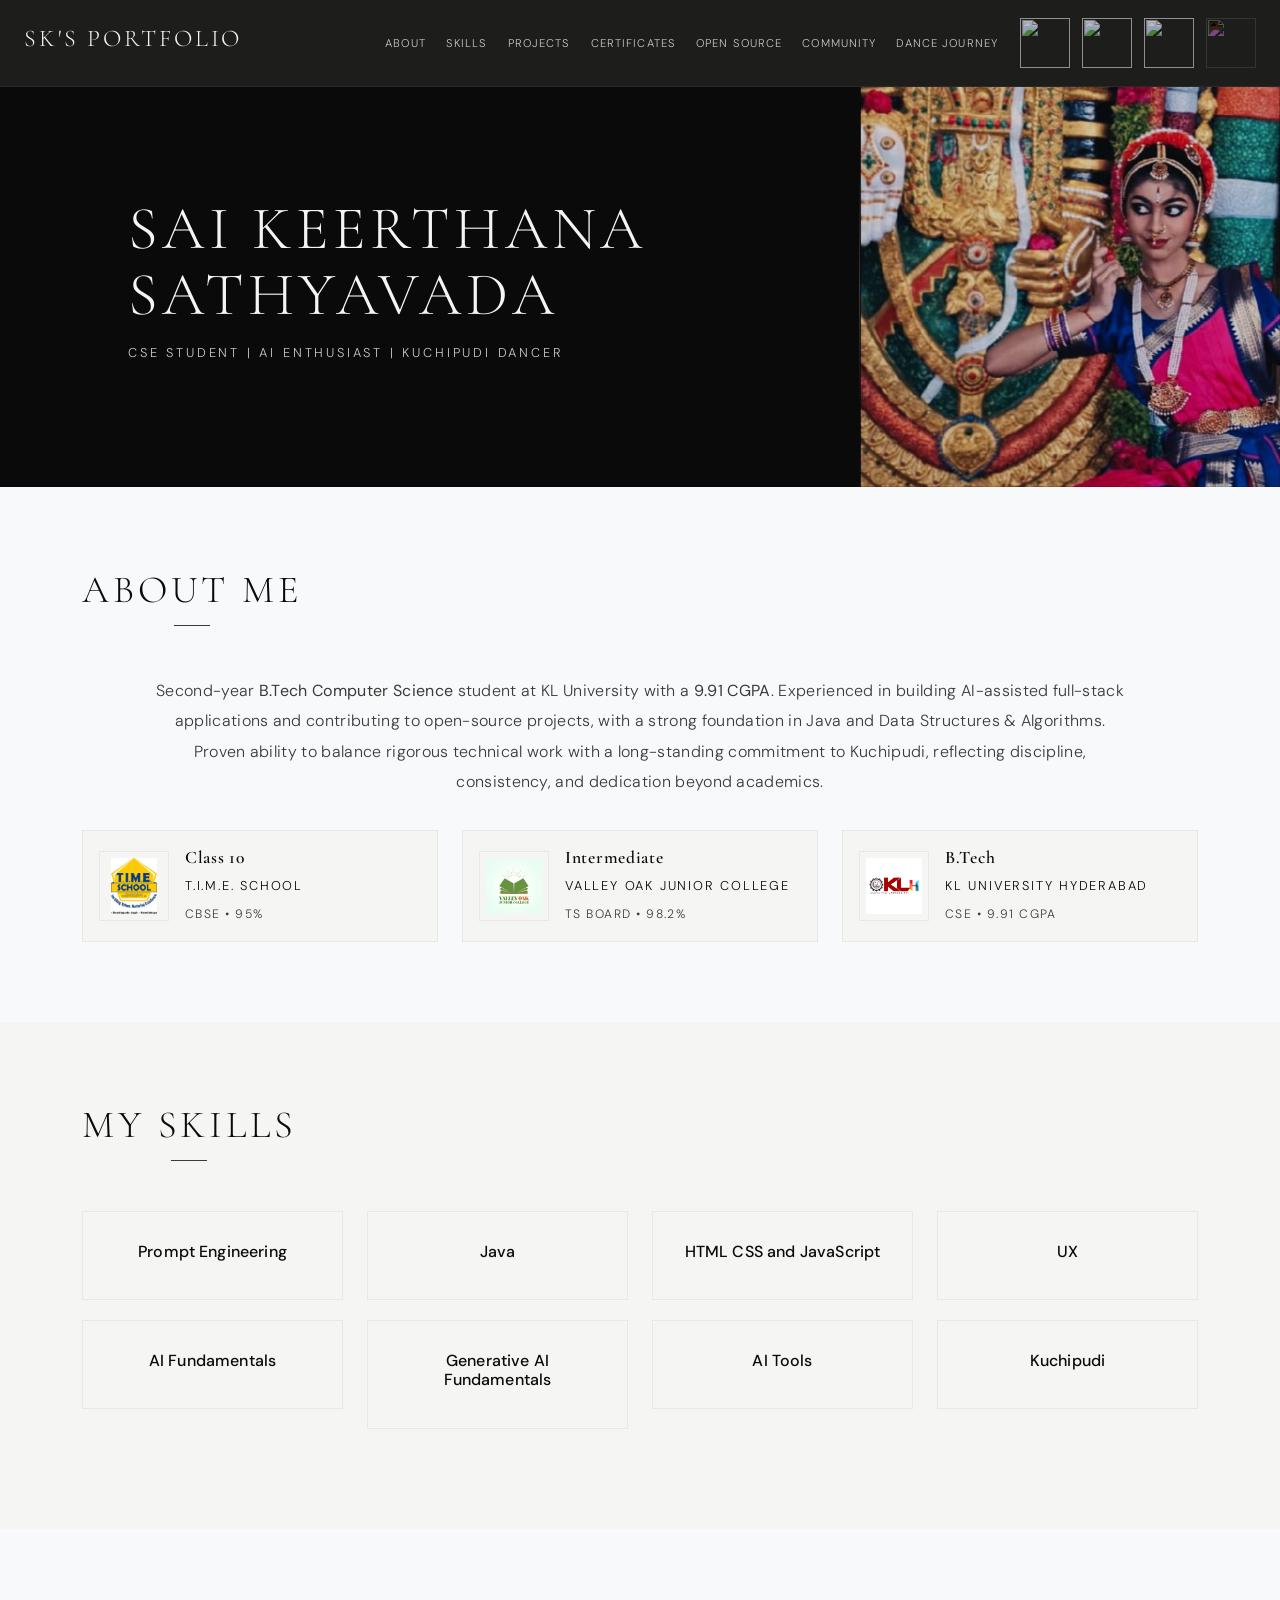
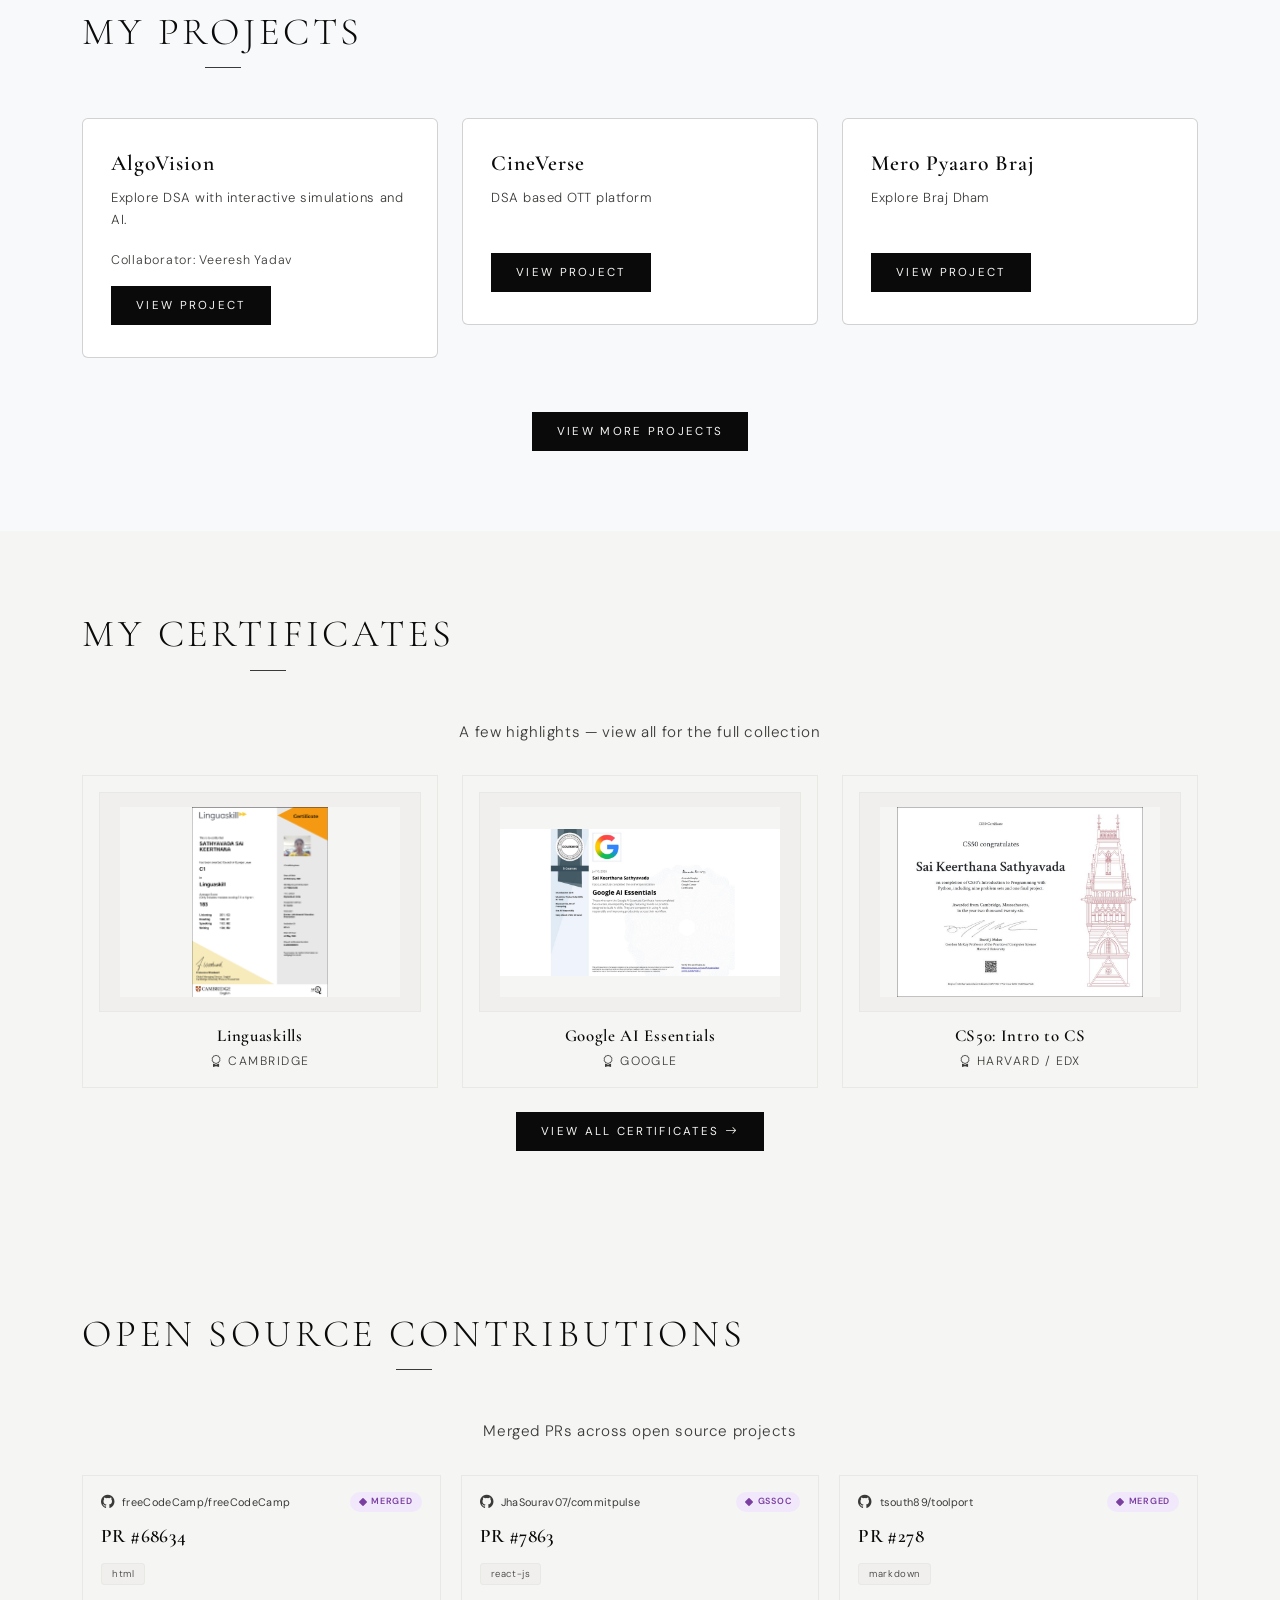
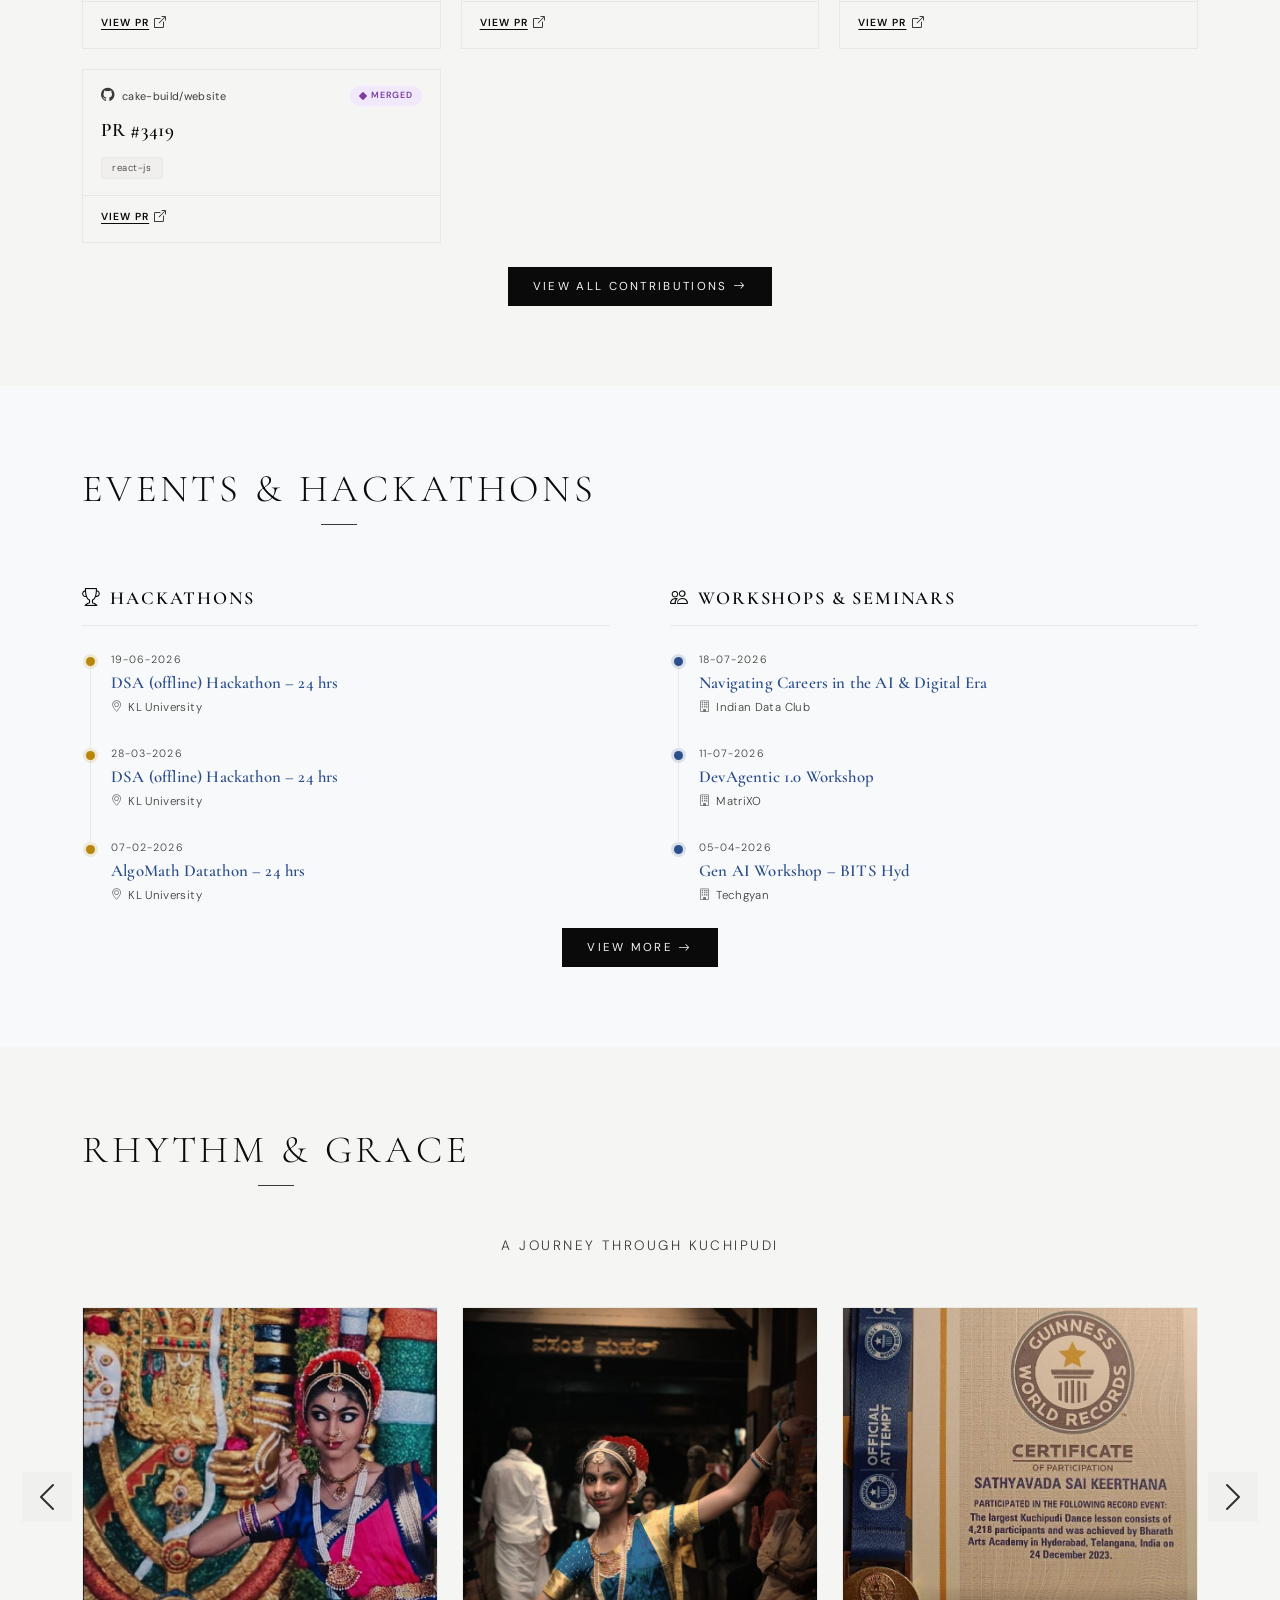
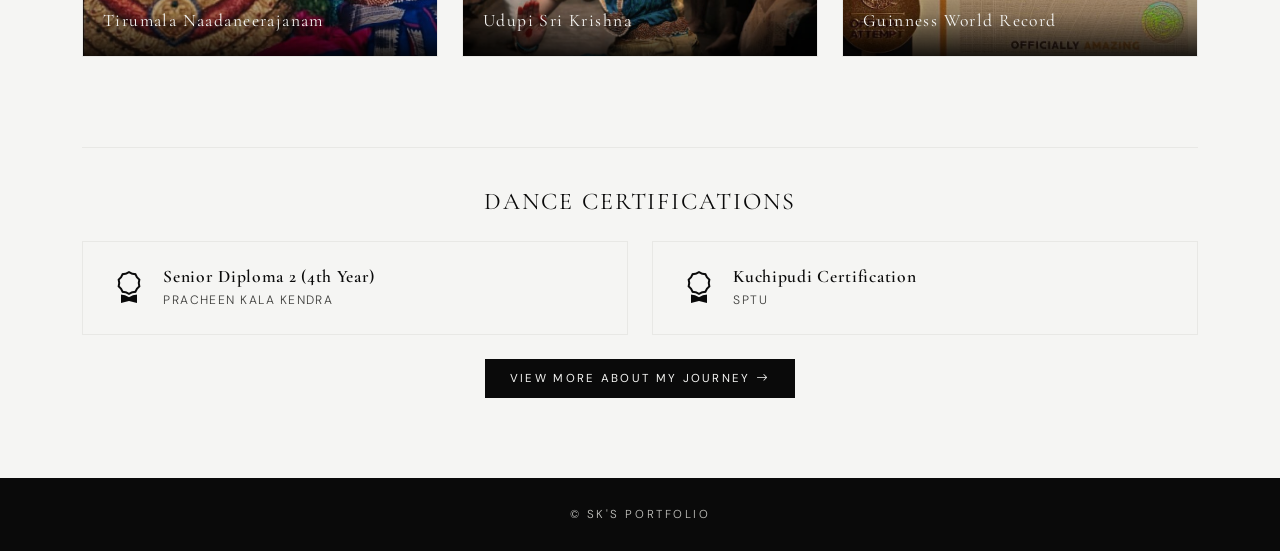
==== index.html @ 273e110f "Version CSS links for GitHub Pages" ====
<!DOCTYPE html>
<html lang="en">

<head>
    <meta charset="UTF-8">
    <meta name="viewport" content="width=device-width, initial-scale=1.0">
    <title>SK Sathyavada | Portfolio</title>
    <meta name="description" content="Sai Keerthana Sathyavada - CSE Student, AI Enthusiast, and Kuchipudi Dancer. Explore my projects, skills, open source contributions, and dance journey.">
    <link href="https://cdn.jsdelivr.net/npm/bootstrap@5.3.0/dist/css/bootstrap.min.css" rel="stylesheet">
    <link rel="stylesheet" href="https://cdn.jsdelivr.net/npm/bootstrap-icons@1.11.0/font/bootstrap-icons.css">
    <link href="https://fonts.googleapis.com/css2?family=Cormorant+Garamond:ital,wght@0,300;0,400;0,600;1,400;1,600&family=DM+Sans:wght@300;400;500&display=swap" rel="stylesheet">
    <link rel="stylesheet" href="style.css?v=20260721">
</head>

<body>

    <!-- Navigation -->
    <nav class="navbar navbar-expand-lg navbar-dark bg-dark">
        <div class="container-fluid px-4">
            <h2 style="color: #f8f9fa; flex-shrink:0;">SK's Portfolio</h2>
            <div class="collapse navbar-collapse flex-nowrap align-items-center" id="navbarNav">
                <ul class="navbar-nav ms-auto">
                    <li class="nav-item"><a class="nav-link" href="#about">About</a></li>
                    <li class="nav-item"><a class="nav-link" href="#skills">Skills</a></li>
                    <li class="nav-item"><a class="nav-link" href="#projects">Projects</a></li>
                    <li class="nav-item"><a class="nav-link" href="#certificates">Certificates</a></li>
                    <li class="nav-item"><a class="nav-link" href="opensource.html">Open Source</a></li>
                    <li class="nav-item"><a class="nav-link" href="#community">Community</a></li>
                    <li class="nav-item"><a class="nav-link" href="#dance">Dance Journey</a></li>
                </ul>
                <div class="social-icons" style="display:flex; align-items:center; flex-shrink:0; flex-wrap:nowrap;">
                    <a href="https://www.linkedin.com/in/sk-sathyavada-b1ab53368" target="_blank" title="LinkedIn">
                        <img src="https://encrypted-tbn0.gstatic.com/images?q=tbn:ANd9GcT4B0lk6cO-FZhgOKOKVr5Fk4RIsDLEhRMFjQ&s" style="width:50px; height:50px;">
                    </a>
                    <a href="https://github.com/SK-Sathyavada-008" target="_blank" title="GitHub">
                        <img src="https://cdn.pixabay.com/photo/2022/01/30/13/33/github-6980894_1280.png" style="width:50px; height:50px">
                    </a>
                    <a href="https://www.codechef.com/users/sk_cse_39" target="_blank" title="CodeChef">
                        <img src="https://encrypted-tbn0.gstatic.com/images?q=tbn:ANd9GcRcc4DmdxxBMlUEENuRuuX1xl5uNdECh6DQDQ&s" style="width:50px; height:50px">
                    </a>
                    <a href="https://leetcode.com/u/xp84AERAID/" target="_blank" title="LeetCode">
                        <img src="https://upload.wikimedia.org/wikipedia/commons/1/19/LeetCode_logo_black.png" style="width:50px; height:50px; filter: invert(1);">
                    </a>
                </div>
            </div>
        </div>
    </nav>

    <!-- Hero Section -->
    <section class="hero-section" id="about">
        <div class="header-container2">
            <div class="header-container">
                <h1 class="display-4">SAI KEERTHANA SATHYAVADA</h1>
                <p class="lead">CSE Student | AI Enthusiast | Kuchipudi Dancer</p>
            </div>
            <img src="tirumala_sk.jpeg" class="hero-image">
        </div>
    </section>

    <!-- About Me Section -->
    <section class="py-5 bg-light" id="about-me">
        <div class="container">
            <h2 class="section-title text-center reveal">About Me</h2>
            <div class="about-intro reveal">
                <p>Second-year <strong>B.Tech Computer Science</strong> student at KL University with a <strong>9.91 CGPA</strong>. Experienced in building AI-assisted full-stack applications and contributing to open-source projects, with a strong foundation in Java and Data Structures &amp; Algorithms. Proven ability to balance rigorous technical work with a long-standing commitment to Kuchipudi, reflecting discipline, consistency, and dedication beyond academics.</p>
            </div>
            <div class="education-grid reveal">
                <div class="education-card">
                    <img src="timeschool.jpg" alt="T.I.M.E. School">
                    <div class="education-card-body">
                        <h4>Class 10</h4>
                        <p>T.I.M.E. School</p>
                        <span>CBSE • 95%</span>
                    </div>
                </div>
                <div class="education-card">
                    <img src="vojc.jpg" alt="Valley Oak Junior College">
                    <div class="education-card-body">
                        <h4>Intermediate</h4>
                        <p>Valley Oak Junior College</p>
                        <span>TS Board • 98.2%</span>
                    </div>
                </div>
                <div class="education-card">
                    <img src="klh.png" alt="KL University Hyderabad">
                    <div class="education-card-body">
                        <h4>B.Tech</h4>
                        <p>KL University Hyderabad</p>
                        <span>CSE • 9.91 CGPA</span>
                    </div>
                </div>
            </div>
        </div>
    </section>

    <!-- Skills Section -->
    <section class="py-5" id="skills">
        <div class="container">
            <h2 class="section-title text-center reveal">My Skills</h2>
            <div class="row stagger-children">
                <div class="col-md-3 reveal"><div class="skill-card"><h4>Prompt Engineering</h4></div></div>
                <div class="col-md-3 reveal"><div class="skill-card"><h4>Java</h4></div></div>
                <div class="col-md-3 reveal"><div class="skill-card"><h4>HTML CSS and JavaScript</h4></div></div>
                <div class="col-md-3 reveal"><div class="skill-card"><h4>UX</h4></div></div>
                <div class="col-md-3 reveal"><div class="skill-card"><h4>AI Fundamentals</h4></div></div>
                <div class="col-md-3 reveal"><div class="skill-card"><h4>Generative AI Fundamentals</h4></div></div>
                <div class="col-md-3 reveal"><div class="skill-card"><h4>AI Tools</h4></div></div>
                <div class="col-md-3 reveal"><div class="skill-card"><h4>Kuchipudi</h4></div></div>
            </div>
        </div>
    </section>

    <!-- Projects Section -->
    <section class="py-5 bg-light" id="projects">
      <div class="container">
        <h2 class="section-title text-center reveal">My Projects</h2>
        <div class="row">
          <!-- AlgoVision -->
          <div class="col-md-4">
            <div class="card project-card">
              <div class="card-body">
                <h5 class="card-title">AlgoVision</h5>
                <p class="card-text">Explore DSA with interactive simulations and AI.</p>
                <p class="mt-2" style="font-size:0.78rem; color:#3a3a38; letter-spacing:0.06em;">Collaborator: Veeresh Yadav</p>
                <a href="https://algovision-krivee.lovable.app/" target="_blank" class="btn btn-primary">View Project</a>
              </div>
            </div>
          </div>
          <!-- CineVerse -->
          <div class="col-md-4">
            <div class="card project-card">
              <div class="card-body">
                <h5 class="card-title">CineVerse</h5>
                <p class="card-text">DSA based OTT platform</p><br>
                <a href="https://github.com/SK-Sathyavada-008/CineVerse-Final" target="_blank" class="btn btn-primary">View Project</a>
              </div>
            </div>
          </div>
          <!-- Mero Pyaaro Braj Mandal -->
          <div class="col-md-4">
            <div class="card project-card">
              <div class="card-body">
                <h5 class="card-title">Mero Pyaaro Braj</h5>
                <p class="card-text">Explore Braj Dham</p><br>
                <a href="https://sk-sathyavada-008.github.io/Mero-Pyaaro-Braj/" target="_blank" class="btn btn-primary">View Project</a>
              </div>
            </div>
          </div>
        </div>
        <div class="text-center mt-4">
          <a href="projects.html" class="btn btn-primary">View More Projects</a>
        </div>
      </div>
    </section>

    <!-- Certificates Section -->
    <section class="py-5" id="certificates">
        <div class="container">
            <h2 class="section-title text-center reveal">My Certificates</h2>
            <p class="text-center reveal" style="color:var(--grey-dark); margin-bottom:2rem; font-size:0.95rem; letter-spacing:0.04em;">A few highlights — view all for the full collection</p>
            <div class="cert-preview-grid reveal">
                <div class="cert-preview-card">
                    <div class="cert-img-wrap">
                        <img src="linguaskills.png" alt="Linguaskills" class="cert-img">
                        <div class="cert-overlay"><button type="button" class="cert-view-btn">VIEW <i class="bi bi-arrows-fullscreen"></i></button></div>
                    </div>
                    <div class="cert-preview-info">
                        <h5>Linguaskills</h5>
                        <p><i class="bi bi-award"></i> Cambridge</p>
                    </div>
                </div>
                <div class="cert-preview-card">
                    <div class="cert-img-wrap">
                        <img src="googleai.jpeg" alt="Google AI Essentials" class="cert-img">
                        <div class="cert-overlay"><button type="button" class="cert-view-btn">VIEW <i class="bi bi-arrows-fullscreen"></i></button></div>
                    </div>
                    <div class="cert-preview-info">
                        <h5>Google AI Essentials</h5>
                        <p><i class="bi bi-award"></i> Google</p>
                    </div>
                </div>
                <div class="cert-preview-card">
                    <div class="cert-img-wrap">
                        <img src="cs50.jpg" alt="CS50" class="cert-img">
                        <div class="cert-overlay"><button type="button" class="cert-view-btn">VIEW <i class="bi bi-arrows-fullscreen"></i></button></div>
                    </div>
                    <div class="cert-preview-info">
                        <h5>CS50: Intro to CS</h5>
                        <p><i class="bi bi-award"></i> Harvard / edX</p>
                    </div>
                </div>
            </div>
            <div class="text-center mt-4 reveal">
                <a href="certificates.html" class="btn btn-primary">View All Certificates <i class="bi bi-arrow-right"></i></a>
            </div>
        </div>
    </section>

    <!-- ======== OPEN SOURCE CONTRIBUTIONS ======== -->
    <section class="py-5" id="opensource">
        <div class="container">
            <h2 class="section-title text-center reveal">Open Source Contributions</h2>
            <p class="text-center reveal" style="color:var(--grey-dark); margin-bottom:2rem; font-size:0.95rem; letter-spacing:0.04em;">Merged PRs across open source projects</p>
            <div class="os-cards-grid">
                <div class="os-card reveal">
                    <div class="os-card-repo-row">
                        <span class="os-github-icon"><i class="bi bi-github"></i></span>
                        <span class="os-repo-name">freeCodeCamp/freeCodeCamp</span>
                        <span class="os-merged-pill"><i class="bi bi-diamond-fill"></i> MERGED</span>
                    </div>
                    <div class="os-pr-number">PR #68634</div>
                    <div class="os-tag-row">
                        <span class="os-tag">html</span>
                    </div>
                    <a href="https://github.com/freeCodeCamp/freeCodeCamp/pull/68634" target="_blank" class="os-view-pr">VIEW PR <i class="bi bi-box-arrow-up-right"></i></a>
                </div>
                <div class="os-card reveal">
                    <div class="os-card-repo-row">
                        <span class="os-github-icon"><i class="bi bi-github"></i></span>
                        <span class="os-repo-name">JhaSourav07/commitpulse</span>
                        <span class="os-merged-pill gssoc-pill"><i class="bi bi-diamond-fill"></i> GSSoC</span>
                    </div>
                    <div class="os-pr-number">PR #7863</div>
                    <div class="os-tag-row">
                        <span class="os-tag">react-js</span>
                    </div>
                    <a href="https://github.com/JhaSourav07/commitpulse/pull/7863" target="_blank" class="os-view-pr">VIEW PR <i class="bi bi-box-arrow-up-right"></i></a>
                </div>
                <div class="os-card reveal">
                    <div class="os-card-repo-row">
                        <span class="os-github-icon"><i class="bi bi-github"></i></span>
                        <span class="os-repo-name">tsouth89/toolport</span>
                        <span class="os-merged-pill"><i class="bi bi-diamond-fill"></i> MERGED</span>
                    </div>
                    <div class="os-pr-number">PR #278</div>
                    <div class="os-tag-row">
                        <span class="os-tag">markdown</span>
                    </div>
                    <a href="https://github.com/tsouth89/toolport/pull/278" target="_blank" class="os-view-pr">VIEW PR <i class="bi bi-box-arrow-up-right"></i></a>
                </div>
                <div class="os-card reveal">
                    <div class="os-card-repo-row">
                        <span class="os-github-icon"><i class="bi bi-github"></i></span>
                        <span class="os-repo-name">cake-build/website</span>
                        <span class="os-merged-pill"><i class="bi bi-diamond-fill"></i> MERGED</span>
                    </div>
                    <div class="os-pr-number">PR #3419</div>
                    <div class="os-tag-row">
                        <span class="os-tag">react-js</span>
                    </div>
                    <a href="https://github.com/cake-build/website/pull/3419" target="_blank" class="os-view-pr">VIEW PR <i class="bi bi-box-arrow-up-right"></i></a>
                </div>
            </div>

            <div class="text-center mt-4 reveal">
                <a href="opensource.html" class="btn btn-primary">View All Contributions <i class="bi bi-arrow-right"></i></a>
            </div>
        </div>
    </section>

    <!-- ======== EVENTS & HACKATHONS ======== -->
    <section class="py-5 bg-light" id="community">
        <div class="container">
            <h2 class="section-title text-center reveal">Events &amp; Hackathons</h2>

            <div class="events-two-col reveal">

                <!-- Left: Hackathons -->
                <div class="events-col">
                    <div class="events-col-header">
                        <i class="bi bi-trophy col-icon"></i>
                        <h4>Hackathons</h4>
                    </div>
                    <div class="timeline-list">
                        <div class="tl-item">
                            <div class="tl-dot hackathon-dot"></div>
                            <div class="tl-content">
                                <div class="tl-date">19-06-2026</div>
                                <div class="tl-title">DSA (offline) Hackathon &ndash; 24 hrs</div>
                                <div class="tl-org"><i class="bi bi-geo-alt"></i> KL University</div>
                            </div>
                        </div>
                        <div class="tl-item">
                            <div class="tl-dot hackathon-dot"></div>
                            <div class="tl-content">
                                <div class="tl-date">28-03-2026</div>
                                <div class="tl-title">DSA (offline) Hackathon &ndash; 24 hrs</div>
                                <div class="tl-org"><i class="bi bi-geo-alt"></i> KL University</div>
                            </div>
                        </div>
                        <div class="tl-item">
                            <div class="tl-dot hackathon-dot"></div>
                            <div class="tl-content">
                                <div class="tl-date">07-02-2026</div>
                                <div class="tl-title">AlgoMath Datathon &ndash; 24 hrs</div>
                                <div class="tl-org"><i class="bi bi-geo-alt"></i> KL University</div>
                            </div>
                        </div>
                    </div>
                </div>

                <!-- Right: Workshops -->
                <div class="events-col">
                    <div class="events-col-header">
                        <i class="bi bi-people col-icon"></i>
                        <h4>Workshops &amp; Seminars</h4>
                    </div>
                    <div class="timeline-list">
                        <div class="tl-item">
                            <div class="tl-dot workshop-dot"></div>
                            <div class="tl-content">
                                <div class="tl-date">18-07-2026</div>
                                <div class="tl-title">Navigating Careers in the AI & Digital Era</div>
                                <div class="tl-org"><i class="bi bi-building"></i> Indian Data Club</div>
                            </div>
                        </div>
                        <div class="tl-item">
                            <div class="tl-dot workshop-dot"></div>
                            <div class="tl-content">
                                <div class="tl-date">11-07-2026</div>
                                <div class="tl-title">DevAgentic 1.0 Workshop</div>
                                <div class="tl-org"><i class="bi bi-building"></i> MatriXO</div>
                            </div>
                        </div>
                        <div class="tl-item">
                            <div class="tl-dot workshop-dot"></div>
                            <div class="tl-content">
                                <div class="tl-date">05-04-2026</div>
                                <div class="tl-title">Gen AI Workshop &ndash; BITS Hyd</div>
                                <div class="tl-org"><i class="bi bi-building"></i> Techgyan</div>
                            </div>
                        </div>
                    </div>
                </div>

            </div>

            <div class="text-center mt-4 reveal">
                <a href="community.html" class="btn btn-primary">View More <i class="bi bi-arrow-right"></i></a>
            </div>
        </div>
    </section>

    <!-- Dance Journey Section -->
    <section class="py-5" id="dance">
        <div class="container">
            <h2 class="section-title text-center reveal">Rhythm &amp; Grace</h2>
            <p class="text-center dance-subtitle reveal">A Journey Through Kuchipudi</p>
            <div id="danceCarousel" class="carousel slide dance-carousel" data-bs-ride="false">
                <div class="carousel-inner">
                    <div class="carousel-item active">
                        <div class="row">
                            <div class="col-md-4"><div class="dance-card"><img src="tirumala_sk.jpeg" alt="Performance at Tirumala"><div class="dance-card-overlay"><h5>Tirumala Naadaneerajanam</h5></div></div></div>
                            <div class="col-md-4"><div class="dance-card"><img src="udupi.jpeg" alt="Performance at Udupi"><div class="dance-card-overlay"><h5>Udupi Sri Krishna</h5></div></div></div>
                            <div class="col-md-4"><div class="dance-card"><img src="guinness.jpg" alt="Guinness World Record"><div class="dance-card-overlay"><h5>Guinness World Record</h5></div></div></div>
                        </div>
                    </div>
                    <div class="carousel-item">
                        <div class="row">
                            <div class="col-md-4"><div class="dance-card"><img src="yadagiri.jpeg" alt="Performance at Yadadri"><div class="dance-card-overlay"><h5>Yadagiri Gutta</h5></div></div></div>
                            <div class="col-md-4"><div class="dance-card"><img src="dancefestival.jpeg" alt="National Dance Festival"><div class="dance-card-overlay"><h5>National Dance Festival</h5></div></div></div>
                            <div class="col-md-4"><div class="dance-card"><img src="srisailam.jpeg" alt="Performance at Srisailam"><div class="dance-card-overlay"><h5>Srisailam Performance</h5></div></div></div>
                        </div>
                    </div>
                    <div class="carousel-item">
                        <div class="row">
                            <div class="col-md-4"><div class="dance-card"><img src="shilparamam.jpeg" alt="Performance at Shilparamam"><div class="dance-card-overlay"><h5>Shilparamam Shilpakala Vedika</h5></div></div></div>
                        </div>
                    </div>
                </div>
                <button class="carousel-control-prev" type="button" data-bs-target="#danceCarousel" data-bs-slide="prev"><span class="carousel-control-prev-icon"></span></button>
                <button class="carousel-control-next" type="button" data-bs-target="#danceCarousel" data-bs-slide="next"><span class="carousel-control-next-icon"></span></button>
            </div>
            <div class="dance-certs-section reveal">
                <h4 class="community-subtitle text-center">Dance Certifications</h4>
                <div class="dance-certs-grid">
                    <div class="dance-cert-card">
                        <span class="dance-cert-icon"><i class="bi bi-award"></i></span>
                        <div class="dance-cert-info">
                            <h5>Senior Diploma 2 (4th Year)</h5>
                            <p>Pracheen Kala Kendra</p>
                        </div>
                    </div>
                    <div class="dance-cert-card">
                        <span class="dance-cert-icon"><i class="bi bi-award"></i></span>
                        <div class="dance-cert-info">
                            <h5>Kuchipudi Certification</h5>
                            <p>SPTU</p>
                        </div>
                    </div>
                </div>
            </div>
            <div class="text-center mt-4 reveal">
                <a href="dance.html" class="btn btn-primary">View More About My Journey <i class="bi bi-arrow-right"></i></a>
            </div>
        </div>
    </section>

    <!-- Footer -->
    <footer>
        <div class="container">
            <p>&copy; SK's Portfolio</p>
        </div>
    </footer>

    <div id="certLightbox" class="cert-lightbox">
        <button id="closeLightbox" class="lightbox-close" aria-label="Close">&times;</button>
        <div class="lightbox-content"><img id="lightboxImg" src="" alt=""></div>
    </div>

    <script src="https://cdn.jsdelivr.net/npm/bootstrap@5.3.0/dist/js/bootstrap.bundle.min.js"></script>

    <button id="backToTop" onclick="window.scrollTo({top:0,behavior:'smooth'})" style="
        position:fixed; bottom:36px; right:36px; width:44px; height:44px;
        background:var(--black); color:var(--white); border:1px solid var(--grey-dark);
        border-radius:0; font-size:1.1rem; cursor:pointer; opacity:0;
        pointer-events:none; transition:opacity 0.3s ease, background 0.3s ease, color 0.3s ease;
        display:flex; align-items:center; justify-content:center; z-index:999;">&#8593;</button>

    <script>
        const btn = document.getElementById('backToTop');
        window.addEventListener('scroll', () => {
            btn.style.opacity = window.scrollY > 300 ? '1' : '0';
            btn.style.pointerEvents = window.scrollY > 300 ? 'auto' : 'none';
        });
        btn.addEventListener('mouseenter', () => { btn.style.background = 'transparent'; btn.style.color = 'var(--black)'; });
        btn.addEventListener('mouseleave', () => { btn.style.background = 'var(--black)'; btn.style.color = 'var(--white)'; });

        const navbar = document.querySelector('.navbar');
        window.addEventListener('scroll', () => { navbar.classList.toggle('scrolled', window.scrollY > 50); });

        const revealEls = document.querySelectorAll('.reveal, .reveal-left, .reveal-right, .reveal-scale');
        const revealObs = new IntersectionObserver((entries) => {
            entries.forEach(e => { if (e.isIntersecting) e.target.classList.add('revealed'); });
        }, { threshold: 0.08, rootMargin: '0px 0px -30px 0px' });
        revealEls.forEach(el => revealObs.observe(el));

        const sections = document.querySelectorAll('section[id]');
        const navLinks = document.querySelectorAll('.nav-link');
        window.addEventListener('scroll', () => {
            let cur = '';
            sections.forEach(s => { if (window.scrollY >= s.offsetTop - 100) cur = s.getAttribute('id'); });
            navLinks.forEach(l => { l.style.color = l.getAttribute('href') === '#' + cur ? 'var(--white)' : ''; });
        });

        const certImgs = document.querySelectorAll('.cert-img');
        const certViewBtns = document.querySelectorAll('.cert-view-btn');
        const lightbox = document.getElementById('certLightbox');
        const lightboxImg = document.getElementById('lightboxImg');
        const closeLightbox = document.getElementById('closeLightbox');
        function openCertLightbox(src, alt) {
            lightboxImg.src = src;
            lightboxImg.alt = alt;
            lightbox.classList.add('active');
            document.body.style.overflow = 'hidden';
        }
        certImgs.forEach(img => {
            img.addEventListener('click', () => openCertLightbox(img.src, img.alt));
        });
        certViewBtns.forEach(btn => {
            btn.addEventListener('click', (e) => {
                e.stopPropagation();
                const img = btn.closest('.cert-img-wrap').querySelector('.cert-img');
                openCertLightbox(img.src, img.alt);
            });
        });
        function closeLB() { lightbox.classList.remove('active'); document.body.style.overflow = ''; setTimeout(() => { lightboxImg.src = ''; }, 300); }
        closeLightbox.addEventListener('click', closeLB);
        lightbox.addEventListener('click', (e) => { if (e.target === lightbox) closeLB(); });
        document.addEventListener('keydown', (e) => { if (e.key === 'Escape') closeLB(); });

        const heroImg = document.querySelector('.hero-image');
        if (heroImg) { window.addEventListener('scroll', () => { heroImg.style.transform = `translateY(${window.scrollY * 0.12}px)`; }); }
    </script>

    <div id="certLightbox" class="cert-lightbox">
        <button id="closeLightbox" class="lightbox-close" aria-label="Close">&times;</button>
        <div class="lightbox-content"><img id="lightboxImg" src="" alt=""></div>
    </div>

</body>
</html>
---- style.css ----
:root {
    --black: #0a0a0a;
    --white: #f5f5f3;
    --grey-light: #f0efed;
    --grey-mid: #c8c8c4;
    --grey-dark: #3a3a38;
    --grey-subtle: #e8e8e5;
    --accent: #2d2d2d;
    --transition-smooth: cubic-bezier(0.25, 0.46, 0.45, 0.94);
    --transition-bounce: cubic-bezier(0.34, 1.56, 0.64, 1);
}

* {
    margin: 0;
    padding: 0;
    box-sizing: border-box;
}

html {
    scroll-behavior: smooth;
}

body {
    font-family: 'DM Sans', sans-serif;
    font-weight: 300;
    background: var(--white);
    color: var(--black);
    letter-spacing: 0.01em;
    overflow-x: hidden;
}

/* ========== SCROLL REVEAL ANIMATIONS ========== */
.reveal {
    opacity: 0;
    transform: translateY(36px);
    transition: opacity 0.75s var(--transition-smooth),
                transform 0.75s var(--transition-smooth);
}

.reveal.revealed {
    opacity: 1;
    transform: translateY(0);
}

.reveal-left {
    opacity: 0;
    transform: translateX(-50px);
    transition: opacity 0.8s var(--transition-smooth),
                transform 0.8s var(--transition-smooth);
}

.reveal-left.revealed {
    opacity: 1;
    transform: translateX(0);
}

.reveal-right {
    opacity: 0;
    transform: translateX(50px);
    transition: opacity 0.8s var(--transition-smooth),
                transform 0.8s var(--transition-smooth);
}

.reveal-right.revealed {
    opacity: 1;
    transform: translateX(0);
}

.reveal-scale {
    opacity: 0;
    transform: scale(0.92);
    transition: opacity 0.7s var(--transition-smooth),
                transform 0.7s var(--transition-smooth);
}

.reveal-scale.revealed {
    opacity: 1;
    transform: scale(1);
}

/* Stagger delays for child elements */
.stagger-children .reveal:nth-child(1) { transition-delay: 0s; }
.stagger-children .reveal:nth-child(2) { transition-delay: 0.1s; }
.stagger-children .reveal:nth-child(3) { transition-delay: 0.2s; }
.stagger-children .reveal:nth-child(4) { transition-delay: 0.3s; }
.stagger-children .reveal:nth-child(5) { transition-delay: 0.4s; }
.stagger-children .reveal:nth-child(6) { transition-delay: 0.5s; }
.stagger-children .reveal:nth-child(7) { transition-delay: 0.6s; }
.stagger-children .reveal:nth-child(8) { transition-delay: 0.7s; }

/* ========== NAVBAR ========== */
.navbar {
    background: rgba(10, 10, 10, 0.92) !important;
    backdrop-filter: blur(20px);
    -webkit-backdrop-filter: blur(20px);
    padding: 18px 0;
    border-bottom: 1px solid rgba(255, 255, 255, 0.06);
    position: sticky;
    top: 0;
    z-index: 1000;
    transition: padding 0.4s var(--transition-smooth),
                background 0.4s var(--transition-smooth);
}

.navbar.scrolled {
    padding: 10px 0;
    background: rgba(10, 10, 10, 0.97) !important;
}

.navbar h2 {
    font-family: 'Cormorant Garamond', serif;
    font-weight: 300;
    font-size: 1.5rem;
    color: var(--white) !important;
    letter-spacing: 0.12em;
    text-transform: uppercase;
}

.nav-link {
    font-family: 'DM Sans', sans-serif;
    font-weight: 300;
    font-size: 0.7rem;
    letter-spacing: 0.1em;
    text-transform: uppercase;
    color: var(--grey-mid) !important;
    transition: color 0.3s ease, transform 0.3s var(--transition-smooth);
    padding: 6px 10px !important;
    position: relative;
    white-space: nowrap;
}

.nav-link::after {
    content: '';
    position: absolute;
    bottom: 0;
    left: 50%;
    width: 0;
    height: 1px;
    background: var(--white);
    transition: width 0.3s var(--transition-smooth), left 0.3s var(--transition-smooth);
}

.nav-link:hover::after {
    width: 60%;
    left: 20%;
}

.nav-link:hover {
    color: var(--white) !important;
    transform: translateY(-1px);
}

.social-icons a {
    color: var(--grey-mid);
    font-size: 24px;
    margin-left: 12px;
    transition: opacity 0.3s ease, transform 0.3s var(--transition-bounce);
    opacity: 0.7;
    display: inline-block;
    flex-shrink: 0;
}

.social-icons a:hover {
    opacity: 1;
    transform: translateY(-2px);
}

/* ========== HERO SECTION ========== */
.hero-section {
    background: var(--black);
    color: var(--white);
    padding: 0;
    text-align: left;
    height: 400px;
    overflow: hidden;
    position: relative;
}

.header-container2 {
    display: flex;
    flex-direction: row;
    height: 100%;
}

.header-container {
    display: flex;
    flex-direction: column;
    justify-content: center;
    padding-left: 10%;
    padding-right: 5%;
    flex: 1;
    position: relative;
    z-index: 2;
}

.header-container::after {
    content: '';
    position: absolute;
    right: 0;
    top: 20%;
    height: 60%;
    width: 1px;
    background: linear-gradient(to bottom, transparent, var(--grey-dark), transparent);
}

.hero-section h1 {
    font-family: 'Cormorant Garamond', serif;
    font-weight: 300;
    font-size: clamp(2.4rem, 5vw, 3.8rem);
    letter-spacing: 0.08em;
    color: var(--white);
    line-height: 1.1;
    margin-bottom: 14px;
    animation: heroFadeIn 1s var(--transition-smooth) both;
}

.hero-section .lead {
    font-size: 0.8rem;
    letter-spacing: 0.22em;
    text-transform: uppercase;
    color: var(--grey-mid);
    font-weight: 300;
    animation: heroFadeIn 1s var(--transition-smooth) 0.3s both;
}

.hero-image {
    height: 400px;
    width: 420px;
    object-fit: cover;
    object-position: center;
    animation: heroImageReveal 1.2s var(--transition-smooth) 0.2s both;
    transition: transform 0.1s linear;
}

@keyframes heroFadeIn {
    from {
        opacity: 0;
        transform: translateY(25px);
    }
    to {
        opacity: 1;
        transform: translateY(0);
    }
}

@keyframes heroImageReveal {
    from {
        opacity: 0;
        clip-path: inset(0 0 0 100%);
    }
    to {
        opacity: 1;
        clip-path: inset(0 0 0 0);
    }
}

/* ========== SECTION TITLES ========== */
.section-title {
    font-family: 'Cormorant Garamond', serif;
    font-weight: 300;
    font-size: 2.4rem;
    letter-spacing: 0.1em;
    text-transform: uppercase;
    margin-bottom: 50px;
    color: var(--black);
    position: relative;
    display: inline-block;
}

.section-title::after {
    content: '';
    display: block;
    width: 0;
    height: 1px;
    background: var(--grey-dark);
    margin: 12px auto 0;
    transition: width 0.8s var(--transition-smooth) 0.3s;
}

.revealed .section-title::after,
.section-title.revealed::after {
    width: 36px;
}

/* ========== ABOUT ME ========== */
.about-intro {
    max-width: 980px;
    margin: 0 auto 32px;
    text-align: center;
}

.about-intro p {
    font-size: 1rem;
    line-height: 1.9;
    color: var(--grey-dark);
    letter-spacing: 0.02em;
    margin: 0;
}

.education-grid {
    display: grid;
    grid-template-columns: repeat(3, minmax(0, 1fr));
    gap: 24px;
}

.education-card {
    display: flex;
    align-items: center;
    gap: 16px;
    background: var(--white);
    border: 1px solid var(--grey-subtle);
    overflow: hidden;
    padding: 16px;
    transition: transform 0.5s var(--transition-smooth),
                box-shadow 0.5s var(--transition-smooth),
                border-color 0.3s ease;
}

.education-card:hover {
    transform: translateY(-5px);
    border-color: var(--grey-mid);
    box-shadow: 0 16px 40px rgba(0, 0, 0, 0.08);
}

.education-card img {
    width: 70px;
    height: 70px;
    object-fit: contain;
    object-position: center;
    display: block;
    flex-shrink: 0;
    border: 1px solid var(--grey-subtle);
    padding: 6px;
    background: var(--white);
}

.education-card-body {
    padding: 0;
    flex: 1;
}

.education-card h4 {
    font-family: 'Cormorant Garamond', serif;
    font-weight: 600;
    font-size: 1.1rem;
    letter-spacing: 0.04em;
    color: var(--black);
    margin-bottom: 8px;
}

.education-card p {
    font-size: 0.8rem;
    letter-spacing: 0.14em;
    text-transform: uppercase;
    color: var(--black);
    margin-bottom: 6px;
}

.education-card span {
    font-size: 0.76rem;
    letter-spacing: 0.12em;
    text-transform: uppercase;
    color: var(--grey-dark);
}

/* ========== SKILL CARDS ========== */
.skill-card {
    padding: 30px 24px;
    text-align: center;
    border-radius: 0;
    background: transparent;
    margin-bottom: 20px;
    border: 1px solid var(--grey-subtle);
    transition: border-color 0.4s var(--transition-smooth),
                background 0.4s var(--transition-smooth),
                transform 0.4s var(--transition-smooth),
                box-shadow 0.4s var(--transition-smooth);
    position: relative;
    overflow: hidden;
    cursor: default;
}

.skill-icon {
    font-size: 1.8rem;
    margin-bottom: 12px;
    display: block;
    transition: transform 0.4s var(--transition-bounce);
}

.skill-card:hover .skill-icon {
    transform: scale(1.2) rotate(-5deg);
}

.skill-card::before {
    content: '';
    position: absolute;
    bottom: 0;
    left: 0;
    width: 0;
    height: 2px;
    background: var(--black);
    transition: width 0.5s var(--transition-smooth);
}

.skill-card:hover {
    background: var(--grey-light);
    border-color: var(--grey-mid);
    transform: translateY(-3px);
    box-shadow: 0 8px 30px rgba(0, 0, 0, 0.04);
}

.skill-card:hover::before {
    width: 100%;
}

.skill-card h4 {
    transition: letter-spacing 0.4s var(--transition-smooth);
    font-size: 1rem;
    font-weight: 500;
}

.skill-card:hover h4 {
    letter-spacing: 0.04em;
}

.skill-card p {
    font-size: 0.78rem;
    letter-spacing: 0.12em;
    text-transform: uppercase;
    color: var(--grey-dark);
    margin: 0;
    transition: color 0.3s ease;
}

.skill-card:hover p {
    color: var(--black);
}

/* ========== PROJECTS ========== */
#projects {
    background: var(--grey-light);
}

.project-card {
    margin-bottom: 30px;
}

.project-card .card {
    border: 1px solid var(--grey-subtle);
    border-radius: 0;
    background: var(--white);
    transition: transform 0.5s var(--transition-smooth),
                box-shadow 0.5s var(--transition-smooth),
                border-color 0.4s ease;
    box-shadow: none;
}

.project-card .card:hover {
    transform: translateY(-6px);
    box-shadow: 0 20px 50px rgba(0, 0, 0, 0.1);
    border-color: var(--grey-mid);
}

.project-card .card-body {
    padding: 32px 28px;
}

.project-card .card-title {
    font-family: 'Cormorant Garamond', serif;
    font-weight: 600;
    font-size: 1.35rem;
    letter-spacing: 0.04em;
    color: var(--black);
    margin-bottom: 10px;
    transition: letter-spacing 0.4s var(--transition-smooth);
}

.project-card .card:hover .card-title {
    letter-spacing: 0.06em;
}

.project-card .card-text {
    font-size: 0.82rem;
    color: var(--grey-dark);
    letter-spacing: 0.04em;
    line-height: 1.7;
    margin-bottom: 20px;
}

/* ========== BUTTONS ========== */
.btn-primary {
    background: var(--black);
    border: 1px solid var(--black);
    border-radius: 0;
    font-size: 0.72rem;
    letter-spacing: 0.2em;
    text-transform: uppercase;
    padding: 10px 24px;
    font-weight: 400;
    transition: background 0.4s var(--transition-smooth),
                color 0.4s var(--transition-smooth),
                letter-spacing 0.4s var(--transition-smooth),
                transform 0.3s var(--transition-smooth);
    color: var(--white);
    position: relative;
    overflow: hidden;
}

.btn-primary::before {
    content: '';
    position: absolute;
    top: 0;
    left: -100%;
    width: 100%;
    height: 100%;
    background: var(--white);
    transition: left 0.4s var(--transition-smooth);
    z-index: 0;
}

.btn-primary:hover::before {
    left: 0;
}

.btn-primary span,
.btn-primary {
    position: relative;
    z-index: 1;
}

.btn-primary:hover,
.btn-primary:focus,
.btn-primary:active {
    background: transparent !important;
    border-color: var(--black) !important;
    color: var(--black) !important;
    box-shadow: none !important;
    letter-spacing: 0.24em;
}

/* ========== VIEW MORE LINKS ========== */
#projects > .container > a,
#certificates > .container > a {
    font-size: 0.72rem;
    letter-spacing: 0.2em;
    text-transform: uppercase;
    color: var(--grey-dark);
    text-decoration: none;
    border-bottom: 1px solid var(--grey-mid);
    padding-bottom: 1px;
    transition: color 0.3s ease, border-color 0.3s ease, letter-spacing 0.4s var(--transition-smooth);
    display: inline-block;
    margin-top: 10px;
}

#projects > .container > a:hover,
#certificates > .container > a:hover {
    color: var(--black);
    border-color: var(--black);
    letter-spacing: 0.26em;
}

/* ========== CERTIFICATES ========== */
.certificate-card {
    margin-bottom: 30px;
    transition: transform 0.5s var(--transition-smooth),
                box-shadow 0.5s var(--transition-smooth);
    position: relative;
    overflow: hidden;
}

.certificate-card:hover {
    transform: translateY(-5px);
    box-shadow: 0 16px 40px rgba(0, 0, 0, 0.08);
}

.certificate-card:hover::after {
    border-color: var(--grey-mid);
}

.certificate-card img {
    width: 100%;
    height: auto;
    border-radius: 0;
    box-shadow: 0 4px 20px rgba(0, 0, 0, 0.07);
    display: block;
    filter: grayscale(5%);
    transition: filter 0.5s var(--transition-smooth),
                transform 0.6s var(--transition-smooth);
}

.certificate-card:hover img {
    filter: grayscale(0%);
    transform: scale(1.02);
}

/* ---- Certificate hover VIEW overlay ---- */
.cert-preview-grid {
    display: grid;
    grid-template-columns: repeat(3, minmax(0, 1fr));
    gap: 24px;
    align-items: stretch;
    margin-top: 12px;
}

.cert-preview-card {
    display: flex;
    flex-direction: column;
    background: var(--white);
    border: 1px solid var(--grey-subtle);
    padding: 16px;
    transition: transform 0.5s var(--transition-smooth),
                box-shadow 0.5s var(--transition-smooth),
                border-color 0.3s ease;
}

.cert-preview-card:hover {
    transform: translateY(-5px);
    border-color: var(--grey-mid);
    box-shadow: 0 16px 40px rgba(0, 0, 0, 0.08);
}

.cert-preview-card .cert-img-wrap {
    position: relative;
    overflow: hidden;
    display: flex;
    align-items: center;
    justify-content: center;
    background: var(--grey-light);
    border: 1px solid var(--grey-subtle);
    padding: 12px;
    min-height: 220px;
    margin-bottom: 14px;
}

.cert-preview-card .cert-img {
    width: 100%;
    max-width: 280px;
    height: 190px;
    object-fit: contain;
    display: block;
    cursor: zoom-in;
    box-shadow: none;
    background: var(--white);
}

.cert-preview-info {
    text-align: center;
}

.cert-preview-info h5 {
    font-family: 'Cormorant Garamond', serif;
    font-weight: 600;
    font-size: 1.05rem;
    letter-spacing: 0.04em;
    color: var(--black);
    margin-bottom: 6px;
}

.cert-preview-info p {
    font-size: 0.76rem;
    letter-spacing: 0.12em;
    text-transform: uppercase;
    color: var(--grey-dark);
    margin: 0;
}

.cert-img-wrap {
    position: relative;
    overflow: hidden;
}

.cert-overlay {
    position: absolute;
    inset: 0;
    background: rgba(10, 10, 10, 0.55);
    display: flex;
    align-items: center;
    justify-content: center;
    opacity: 0;
    pointer-events: none;
    transition: opacity 0.35s var(--transition-smooth);
}

.certificate-card:hover .cert-overlay {
    opacity: 1;
    pointer-events: auto;
}

.cert-view-btn {
    display: inline-flex;
    align-items: center;
    gap: 8px;
    background: transparent;
    border: 1px solid var(--white);
    color: var(--white);
    font-family: 'DM Sans', sans-serif;
    font-size: 0.72rem;
    letter-spacing: 0.14em;
    text-transform: uppercase;
    font-weight: 400;
    padding: 9px 22px;
    cursor: pointer;
    border-radius: 0;
    transform: translateY(8px);
    transition: background 0.3s ease, color 0.3s ease,
                transform 0.35s var(--transition-smooth);
}

.certificate-card:hover .cert-view-btn {
    transform: translateY(0);
}

.cert-view-btn:hover {
    background: var(--white);
    color: var(--black);
}

.cert-view-btn i {
    font-size: 0.78rem;
}

/* ========== FOOTER ========== */
footer {
    background: var(--black);
    color: var(--grey-mid);
    padding: 28px 0;
    text-align: center;
}

footer p {
    font-size: 0.72rem;
    letter-spacing: 0.22em;
    text-transform: uppercase;
    margin: 0;
}

/* ========== SPACING ========== */
.py-5 {
    padding-top: 80px !important;
    padding-bottom: 80px !important;
}

/* ========== CAROUSEL STYLES ========== */
.project-carousel,
.certificate-carousel,
.dance-carousel {
    position: relative;
    margin-bottom: 30px;
}

.carousel-subtitle {
    font-family: 'Cormorant Garamond', serif;
    font-weight: 400;
    font-size: 1.5rem;
    letter-spacing: 0.08em;
    text-transform: uppercase;
    margin-bottom: 30px;
    color: var(--black);
}

.carousel-control-prev,
.carousel-control-next {
    width: 50px;
    height: 50px;
    background: var(--grey-light);
    border-radius: 0;
    opacity: 0.8;
    top: 50%;
    transform: translateY(-50%);
    transition: opacity 0.3s ease, background 0.3s ease;
}

.carousel-control-prev {
    left: -60px;
}

.carousel-control-next {
    right: -60px;
}

.carousel-control-prev:hover,
.carousel-control-next:hover {
    opacity: 1;
    background: var(--grey-mid);
}

.carousel-control-prev-icon,
.carousel-control-next-icon {
    filter: invert(1);
}

/* Smooth carousel slide transition */
.carousel-item {
    transition: transform 0.7s var(--transition-smooth), opacity 0.5s ease;
}

/* ========== DANCE SECTION ========== */
.dance-subtitle {
    font-size: 0.85rem;
    letter-spacing: 0.18em;
    text-transform: uppercase;
    color: var(--grey-dark);
    margin-bottom: 50px;
    font-weight: 300;
}

.dance-card {
    position: relative;
    overflow: hidden;
    margin-bottom: 30px;
    height: 350px;
    border: 1px solid var(--grey-subtle);
    transition: transform 0.5s var(--transition-smooth),
                box-shadow 0.5s var(--transition-smooth);
}

.dance-card:hover {
    transform: translateY(-5px);
    box-shadow: 0 20px 50px rgba(0, 0, 0, 0.12);
}

.dance-card img {
    width: 100%;
    height: 100%;
    object-fit: cover;
    transition: transform 0.8s var(--transition-smooth);
}

.dance-card:hover img {
    transform: scale(1.08);
}

.dance-card-overlay {
    position: absolute;
    bottom: 0;
    left: 0;
    right: 0;
    background: linear-gradient(to top, rgba(0, 0, 0, 0.85), rgba(0, 0, 0, 0.2) 60%, transparent);
    padding: 25px 20px;
    color: var(--white);
    transition: padding 0.4s var(--transition-smooth);
}

.dance-card:hover .dance-card-overlay {
    padding-bottom: 30px;
}

.dance-card-overlay h5 {
    font-family: 'Cormorant Garamond', serif;
    font-weight: 400;
    font-size: 1.1rem;
    letter-spacing: 0.08em;
    margin: 0;
    transition: letter-spacing 0.4s var(--transition-smooth),
                transform 0.4s var(--transition-smooth);
}

.dance-card:hover .dance-card-overlay h5 {
    letter-spacing: 0.14em;
    transform: translateY(-2px);
}

/* ========== BACK TO TOP BUTTON ========== */
#backToTop {
    transition: opacity 0.3s ease, background 0.3s ease,
                color 0.3s ease, transform 0.3s var(--transition-bounce) !important;
}

#backToTop:hover {
    transform: translateY(-3px) !important;
}

/* ========== RESPONSIVE ========== */
@media (max-width: 768px) {
    .cert-preview-grid {
        grid-template-columns: 1fr;
    }

    .education-grid {
        grid-template-columns: 1fr;
    }

    .cert-preview-card .cert-img {
        height: 180px;
    }

    .carousel-control-prev {
        left: 0;
    }

    .carousel-control-next {
        right: 0;
    }

    .dance-card {
        height: 280px;
    }

    .header-container2 {
        flex-direction: column;
    }

    .header-container {
        padding: 40px 20px;
    }

    .header-container::after {
        display: none;
    }

    .hero-image {
        width: 100%;
        height: 250px;
    }

    .hero-section {
        height: auto;
    }

    .os-cards-grid {
        grid-template-columns: 1fr;
    }

    .event-cards-grid {
        grid-template-columns: 1fr;
    }
}

/* ========== OPEN SOURCE SECTION ========== */
.opensource-subtitle {
    font-size: 0.82rem;
    letter-spacing: 0.2em;
    text-transform: uppercase;
    color: var(--grey-dark);
    margin-bottom: 40px;
    font-weight: 300;
}

/* ---- OS Cards Grid ---- */
.os-cards-grid {
    display: grid;
    grid-template-columns: repeat(auto-fill, minmax(280px, 1fr));
    gap: 20px;
    margin-top: 10px;
}

.os-card {
    background: var(--white);
    border: 1px solid var(--grey-subtle);
    display: flex;
    flex-direction: column;
    gap: 0;
    position: relative;
    overflow: hidden;
    transition: transform 0.4s var(--transition-smooth),
                box-shadow 0.4s var(--transition-smooth),
                border-color 0.35s ease;
    cursor: pointer;
}

.os-card::before {
    content: '';
    position: absolute;
    top: 0;
    left: 0;
    width: 3px;
    height: 0;
    background: var(--black);
    transition: height 0.5s var(--transition-smooth);
}

.os-card:hover::before {
    height: 100%;
}

.os-card:hover {
    transform: translateY(-5px);
    box-shadow: 0 16px 44px rgba(0, 0, 0, 0.09);
    border-color: var(--grey-mid);
}

/* ---- OS Card contents (repo row / pr / tags / view pr) ---- */
.os-card-repo-row {
    display: flex;
    align-items: center;
    gap: 7px;
    padding: 16px 18px 0;
}

.os-github-icon {
    font-size: 0.85rem;
    color: var(--grey-dark);
    flex-shrink: 0;
    display: inline-flex;
}

.os-repo-name {
    font-size: 0.68rem;
    letter-spacing: 0.03em;
    color: var(--grey-dark);
    font-weight: 400;
    overflow: hidden;
    text-overflow: ellipsis;
    white-space: nowrap;
    flex: 1;
}

.os-merged-pill {
    display: inline-flex;
    align-items: center;
    gap: 4px;
    font-size: 0.56rem;
    letter-spacing: 0.08em;
    text-transform: uppercase;
    font-weight: 600;
    background: #f1e9fb;
    color: #7b3fa0;
    padding: 3px 9px;
    border-radius: 20px;
    flex-shrink: 0;
    white-space: nowrap;
}

.os-merged-pill i {
    font-size: 0.5rem;
}

.os-merged-pill.gssoc-pill {
    background: #f1e9fb;
    color: #7b3fa0;
}

.os-pr-number {
    font-family: 'Cormorant Garamond', serif;
    font-weight: 600;
    font-size: 1.2rem;
    letter-spacing: 0.02em;
    color: var(--black);
    padding: 10px 18px 0;
}

.os-pr-date {
    display: flex;
    align-items: center;
    gap: 6px;
    font-size: 0.68rem;
    letter-spacing: 0.04em;
    color: var(--grey-dark);
    padding: 6px 18px 0;
}

.os-pr-date i {
    font-size: 0.72rem;
    opacity: 0.7;
}

.os-tag-row {
    display: flex;
    flex-wrap: wrap;
    gap: 8px;
    padding: 12px 18px 16px;
}

.os-tag {
    font-size: 0.6rem;
    letter-spacing: 0.06em;
    text-transform: lowercase;
    color: var(--grey-dark);
    background: var(--grey-light);
    border: 1px solid var(--grey-subtle);
    padding: 3px 10px;
    border-radius: 3px;
}

.os-view-pr {
    display: flex;
    align-items: center;
    gap: 5px;
    align-self: flex-start;
    font-size: 0.64rem;
    letter-spacing: 0.1em;
    text-transform: uppercase;
    font-weight: 600;
    color: var(--black);
    text-decoration: underline;
    text-underline-offset: 3px;
    border-top: 1px solid var(--grey-subtle);
    padding: 12px 18px 16px;
    margin-top: auto;
    width: 100%;
    transition: gap 0.3s ease, color 0.3s ease;
}

.os-view-pr:hover {
    gap: 8px;
    color: var(--grey-dark);
}

.os-view-pr i {
    font-size: 0.72rem;
    text-decoration: none;
    transition: transform 0.3s var(--transition-bounce);
}

.os-view-pr:hover i {
    transform: translate(2px, -2px);
}

/* ---- Events & Hackathons two-column timeline ---- */
.events-two-col {
    display: grid;
    grid-template-columns: 1fr 1fr;
    gap: 60px;
    margin-top: 10px;
}

.events-col {
    min-width: 0;
}

.events-col-header {
    display: flex;
    align-items: center;
    gap: 10px;
    padding-bottom: 14px;
    margin-bottom: 26px;
    border-bottom: 1px solid var(--grey-subtle);
}

.col-icon {
    font-size: 1.1rem;
    color: var(--black);
}

.events-col-header h4 {
    font-family: 'Cormorant Garamond', serif;
    font-weight: 600;
    font-size: 1.15rem;
    letter-spacing: 0.1em;
    text-transform: uppercase;
    color: var(--black);
    margin: 0;
}

.timeline-list {
    position: relative;
    padding-left: 4px;
}

.tl-item {
    display: flex;
    gap: 16px;
    position: relative;
    padding-bottom: 30px;
}

.tl-item::before {
    content: '';
    position: absolute;
    left: 4px;
    top: 14px;
    bottom: -2px;
    width: 1px;
    background: var(--grey-subtle);
}

.tl-item:last-child::before {
    display: none;
}

.tl-item:last-child {
    padding-bottom: 0;
}

.tl-dot {
    width: 9px;
    height: 9px;
    border-radius: 50%;
    flex-shrink: 0;
    margin-top: 5px;
    position: relative;
    z-index: 1;
}

.hackathon-dot {
    background: #b8860b;
    box-shadow: 0 0 0 3px rgba(184, 134, 11, 0.15);
}

.workshop-dot {
    background: #2c4f8c;
    box-shadow: 0 0 0 3px rgba(44, 79, 140, 0.15);
}

.tl-content {
    flex: 1;
}

.tl-date {
    font-size: 0.66rem;
    letter-spacing: 0.1em;
    text-transform: uppercase;
    color: var(--grey-dark);
    margin-bottom: 4px;
}

.tl-title {
    font-family: 'Cormorant Garamond', serif;
    font-weight: 600;
    font-size: 1.05rem;
    letter-spacing: 0.01em;
    color: #2c4f8c;
    line-height: 1.3;
    margin-bottom: 5px;
}

.tl-org {
    display: flex;
    align-items: center;
    gap: 5px;
    font-size: 0.72rem;
    letter-spacing: 0.03em;
    color: var(--grey-dark);
}

.tl-org i {
    font-size: 0.72rem;
    opacity: 0.7;
}

@media (max-width: 767px) {
    .events-two-col {
        grid-template-columns: 1fr;
        gap: 40px;
    }
}

.os-card-header {
    display: flex;
    justify-content: space-between;
    align-items: center;
    padding: 14px 18px 10px;
    border-bottom: 1px solid var(--grey-subtle);
}

.os-card-date {
    font-size: 0.68rem;
    letter-spacing: 0.14em;
    text-transform: uppercase;
    color: var(--grey-dark);
    font-weight: 400;
}

.os-merged-badge {
    font-size: 0.62rem;
    letter-spacing: 0.1em;
    text-transform: uppercase;
    background: #1a7f37;
    color: #fff;
    padding: 3px 9px;
    border-radius: 12px;
    font-weight: 500;
    display: flex;
    align-items: center;
    gap: 4px;
}

.os-merged-badge.os-gssoc {
    background: #7b3fa0;
}

.os-card-body {
    padding: 16px 18px 10px;
    flex: 1;
}

.os-project-name {
    font-size: 0.7rem;
    letter-spacing: 0.16em;
    text-transform: uppercase;
    color: var(--grey-dark);
    margin-bottom: 8px;
    display: flex;
    align-items: center;
    gap: 6px;
}

.os-project-icon {
    font-size: 0.9rem;
    opacity: 0.6;
}

.os-card-title {
    font-family: 'Cormorant Garamond', serif;
    font-weight: 600;
    font-size: 1.05rem;
    letter-spacing: 0.02em;
    color: var(--black);
    margin: 0 0 6px 0;
    line-height: 1.35;
}

.os-issue-num {
    font-size: 0.68rem;
    letter-spacing: 0.1em;
    color: var(--grey-mid);
    margin: 0;
    font-family: monospace;
}

.os-card-footer {
    padding: 12px 18px 16px;
    display: flex;
    justify-content: space-between;
    align-items: center;
    border-top: 1px solid var(--grey-subtle);
    gap: 10px;
}

.tech-badge {
    display: inline-block;
    background: var(--black);
    color: var(--white);
    font-size: 0.62rem;
    letter-spacing: 0.12em;
    text-transform: uppercase;
    padding: 4px 10px;
    border-radius: 0;
    font-weight: 400;
    flex-shrink: 0;
}

.os-pr-btn {
    font-size: 0.68rem;
    letter-spacing: 0.14em;
    text-transform: uppercase;
    color: var(--grey-dark);
    text-decoration: none;
    display: flex;
    align-items: center;
    gap: 5px;
    transition: color 0.3s ease, gap 0.3s ease;
    white-space: nowrap;
    font-weight: 400;
}

.os-pr-btn:hover {
    color: var(--black);
    gap: 8px;
}

.os-pr-btn i {
    transition: transform 0.3s var(--transition-bounce);
    font-size: 0.85rem;
}

.os-pr-btn:hover i {
    transform: translate(2px, -2px);
}

/* Ripple effect */
.ripple {
    position: absolute;
    border-radius: 50%;
    background: rgba(0,0,0,0.08);
    width: 60px;
    height: 60px;
    margin-left: -30px;
    margin-top: -30px;
    animation: rippleAnim 0.6s linear;
    pointer-events: none;
}

@keyframes rippleAnim {
    from { transform: scale(0); opacity: 1; }
    to   { transform: scale(6); opacity: 0; }
}

/* ========== COMMUNITY SECTION ========== */
.community-subtitle {
    font-family: 'Cormorant Garamond', serif;
    font-weight: 400;
    font-size: 1.5rem;
    letter-spacing: 0.08em;
    text-transform: uppercase;
    margin-bottom: 24px;
    color: var(--black);
}

/* ---- Event Cards Grid ---- */
.event-cards-grid {
    display: grid;
    grid-template-columns: repeat(auto-fill, minmax(260px, 1fr));
    gap: 18px;
    margin-bottom: 20px;
}

.event-card {
    background: var(--white);
    border: 1px solid var(--grey-subtle);
    display: flex;
    align-items: flex-start;
    gap: 16px;
    padding: 20px 22px;
    position: relative;
    overflow: hidden;
    transition: transform 0.4s var(--transition-smooth),
                box-shadow 0.4s var(--transition-smooth),
                border-color 0.3s ease;
    cursor: default;
}

.event-card::after {
    content: '';
    position: absolute;
    bottom: 0;
    left: 0;
    width: 0;
    height: 2px;
    transition: width 0.5s var(--transition-smooth);
}

.hackathon-card::after {
    background: var(--black);
}

.workshop-card::after {
    background: var(--grey-dark);
}

.event-card:hover::after {
    width: 100%;
}

.event-card:hover {
    transform: translateY(-4px);
    box-shadow: 0 14px 40px rgba(0, 0, 0, 0.08);
    border-color: var(--grey-mid);
}

.event-card-icon {
    font-size: 1.8rem;
    flex-shrink: 0;
    transition: transform 0.4s var(--transition-bounce);
    line-height: 1;
    margin-top: 2px;
}

.event-card:hover .event-card-icon {
    transform: scale(1.15) rotate(-5deg);
}

.event-card-content {
    flex: 1;
}

.event-card-date {
    font-size: 0.66rem;
    letter-spacing: 0.14em;
    text-transform: uppercase;
    color: var(--grey-dark);
    margin-bottom: 5px;
    font-weight: 400;
}

.event-card-title {
    font-family: 'Cormorant Garamond', serif;
    font-weight: 600;
    font-size: 1.05rem;
    color: var(--black);
    margin: 0 0 6px 0;
    letter-spacing: 0.02em;
    line-height: 1.3;
    transition: letter-spacing 0.4s var(--transition-smooth);
}

.event-card:hover .event-card-title {
    letter-spacing: 0.04em;
}

.event-card-location {
    font-size: 0.72rem;
    letter-spacing: 0.06em;
    color: var(--grey-dark);
    margin-bottom: 10px;
    display: flex;
    align-items: center;
    gap: 4px;
}

.event-card-location i {
    font-size: 0.75rem;
    opacity: 0.7;
}

/* Event type badges */
.event-type-badge {
    display: inline-block;
    font-size: 0.58rem;
    letter-spacing: 0.14em;
    text-transform: uppercase;
    padding: 3px 9px;
    font-weight: 500;
    border-radius: 0;
}

.hackathon-badge {
    background: var(--black);
    color: var(--white);
}

.online-badge {
    background: transparent;
    color: var(--black);
    border: 1px solid var(--grey-mid);
}

.workshop-badge {
    background: var(--grey-light);
    color: var(--grey-dark);
    border: 1px solid var(--grey-subtle);
}

.community-badge {
    background: #e8f4fd;
    color: #1a5f8a;
    border: 1px solid #bde0f7;
}

/* ========== DANCE CERTIFICATIONS ========== */
.dance-certs-section {
    margin-top: 60px;
    border-top: 1px solid var(--grey-subtle);
    padding-top: 40px;
}

.dance-certs-grid {
    display: flex;
    gap: 24px;
    flex-wrap: wrap;
    margin-top: 24px;
}

.dance-cert-card {
    display: flex;
    align-items: center;
    gap: 18px;
    padding: 22px 30px;
    border: 1px solid var(--grey-subtle);
    background: var(--white);
    flex: 1;
    min-width: 260px;
    transition: border-color 0.3s ease, transform 0.4s var(--transition-smooth), box-shadow 0.4s var(--transition-smooth);
}

.dance-cert-card:hover {
    border-color: var(--grey-mid);
    transform: translateY(-3px);
    box-shadow: 0 10px 30px rgba(0, 0, 0, 0.06);
}

.dance-cert-icon {
    font-size: 2rem;
    flex-shrink: 0;
    transition: transform 0.4s var(--transition-bounce);
}

.dance-cert-card:hover .dance-cert-icon {
    transform: scale(1.2) rotate(-5deg);
}

.dance-cert-info h5 {
    font-family: 'Cormorant Garamond', serif;
    font-weight: 600;
    font-size: 1.1rem;
    letter-spacing: 0.04em;
    color: var(--black);
    margin: 0 0 4px 0;
}

.dance-cert-info p {
    font-size: 0.76rem;
    letter-spacing: 0.12em;
    text-transform: uppercase;
    color: var(--grey-dark);
    margin: 0;
}

/* ========== CERTIFICATE LIGHTBOX ========== */
.cert-img {
    cursor: zoom-in;
}

.cert-lightbox {
    position: fixed;
    inset: 0;
    background: rgba(10, 10, 10, 0.92);
    backdrop-filter: blur(12px);
    -webkit-backdrop-filter: blur(12px);
    display: flex;
    align-items: center;
    justify-content: center;
    z-index: 9999;
    opacity: 0;
    pointer-events: none;
    transition: opacity 0.35s var(--transition-smooth);
}

.cert-lightbox.active {
    opacity: 1;
    pointer-events: auto;
}

.lightbox-content {
    width: 75vw;
    height: 75vh;
    display: flex;
    align-items: center;
    justify-content: center;
    transform: scale(0.88);
    transition: transform 0.35s var(--transition-bounce);
}

.cert-lightbox.active .lightbox-content {
    transform: scale(1);
}

.lightbox-content img {
    max-width: 100%;
    max-height: 100%;
    object-fit: contain;
    box-shadow: 0 40px 100px rgba(0, 0, 0, 0.6);
    border: 1px solid rgba(255, 255, 255, 0.08);
}

.lightbox-close {
    position: fixed;
    top: 24px;
    right: 30px;
    width: 44px;
    height: 44px;
    background: rgba(255, 255, 255, 0.08);
    border: 1px solid rgba(255, 255, 255, 0.18);
    color: var(--white);
    font-size: 1.6rem;
    line-height: 1;
    cursor: pointer;
    border-radius: 0;
    display: flex;
    align-items: center;
    justify-content: center;
    z-index: 10000;
    transition: background 0.25s ease, border-color 0.25s ease, transform 0.25s var(--transition-smooth);
}

.lightbox-close:hover {
    background: rgba(255, 255, 255, 0.18);
    border-color: rgba(255, 255, 255, 0.4);
    transform: rotate(90deg);
}

/* ========== SELECTION STYLE ========== */
::selection {
    background: var(--black);
    color: var(--white);
}

/* ========== LEGACY TABLE STYLES (kept as fallback) ========== */
.opensource-table,
.community-table {
    width: 100%;
    border-collapse: collapse;
    font-size: 0.84rem;
    letter-spacing: 0.03em;
}

.pr-link {
    font-size: 0.72rem;
    letter-spacing: 0.16em;
    text-transform: uppercase;
    color: var(--grey-dark);
    text-decoration: none;
    border-bottom: 1px solid var(--grey-mid);
    padding-bottom: 1px;
    white-space: nowrap;
    transition: color 0.3s ease, border-color 0.3s ease;
}

.pr-link:hover {
    color: var(--black);
    border-color: var(--black);
}
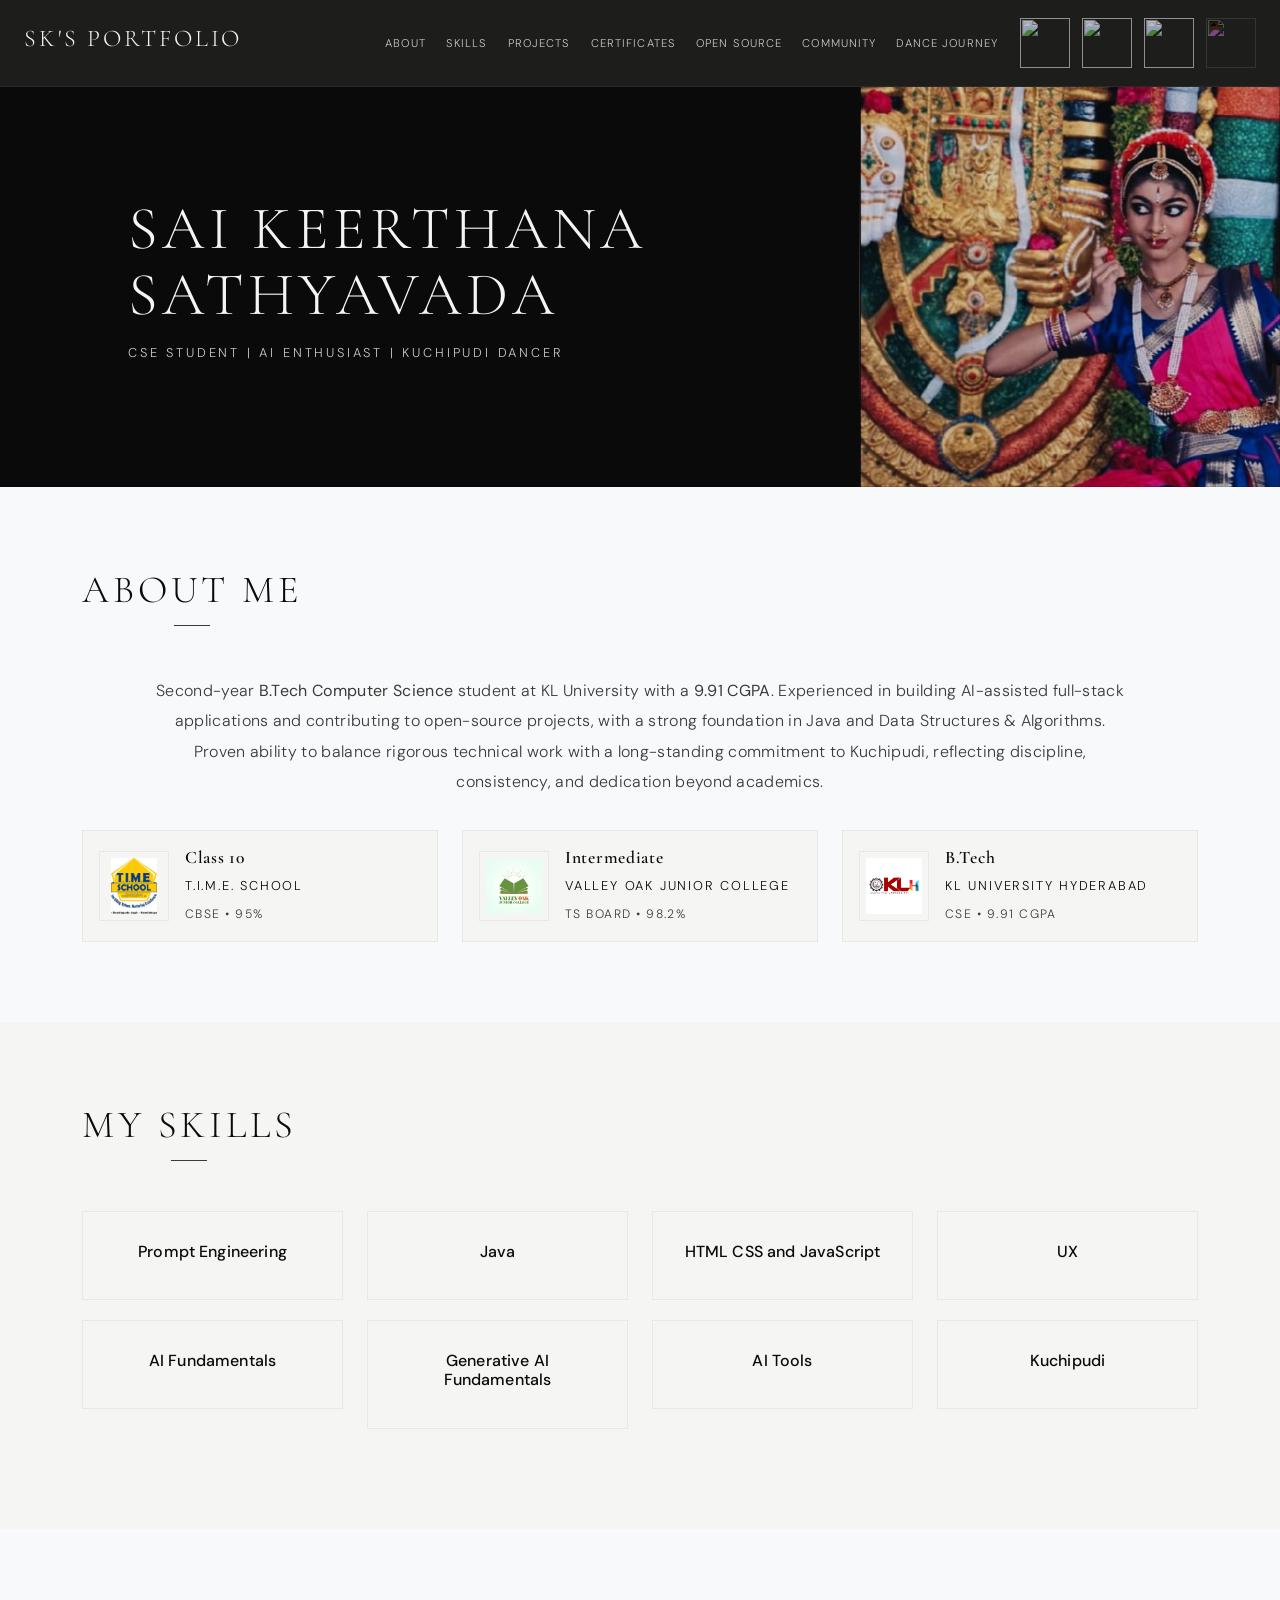
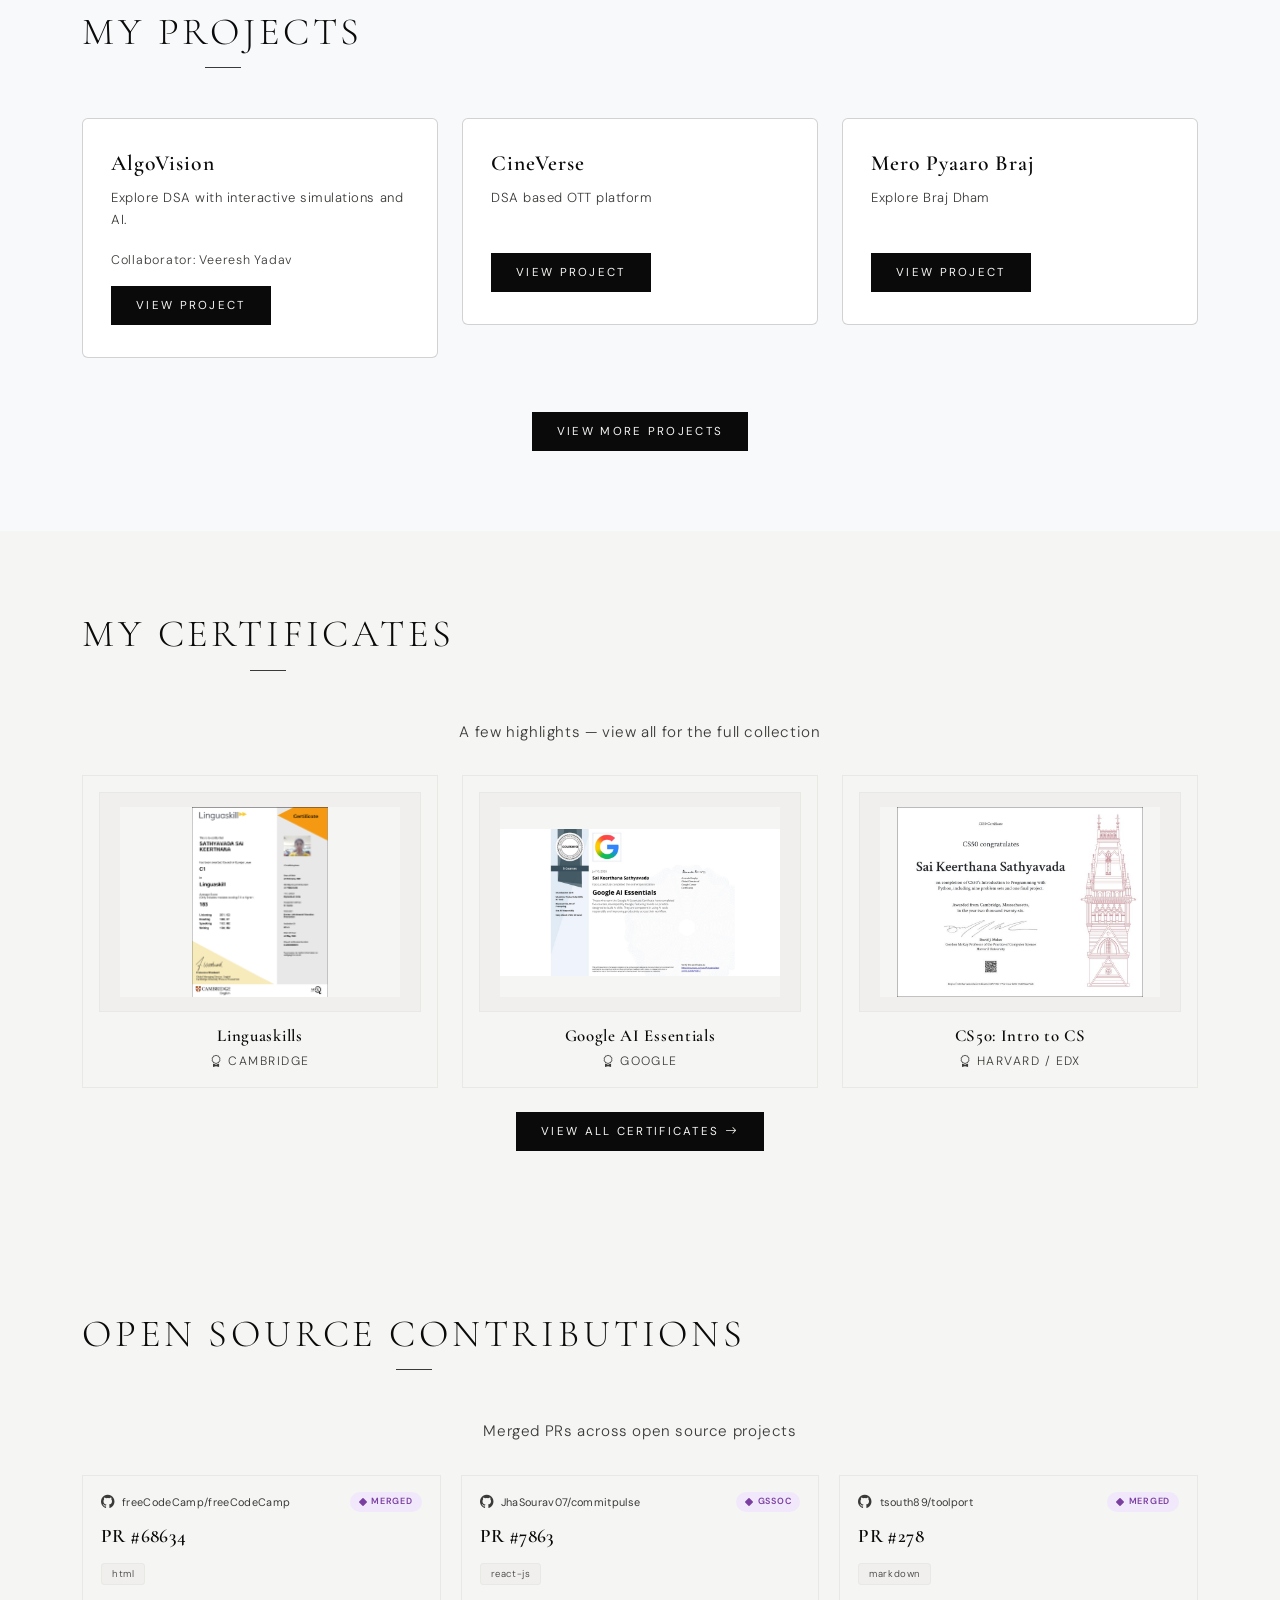
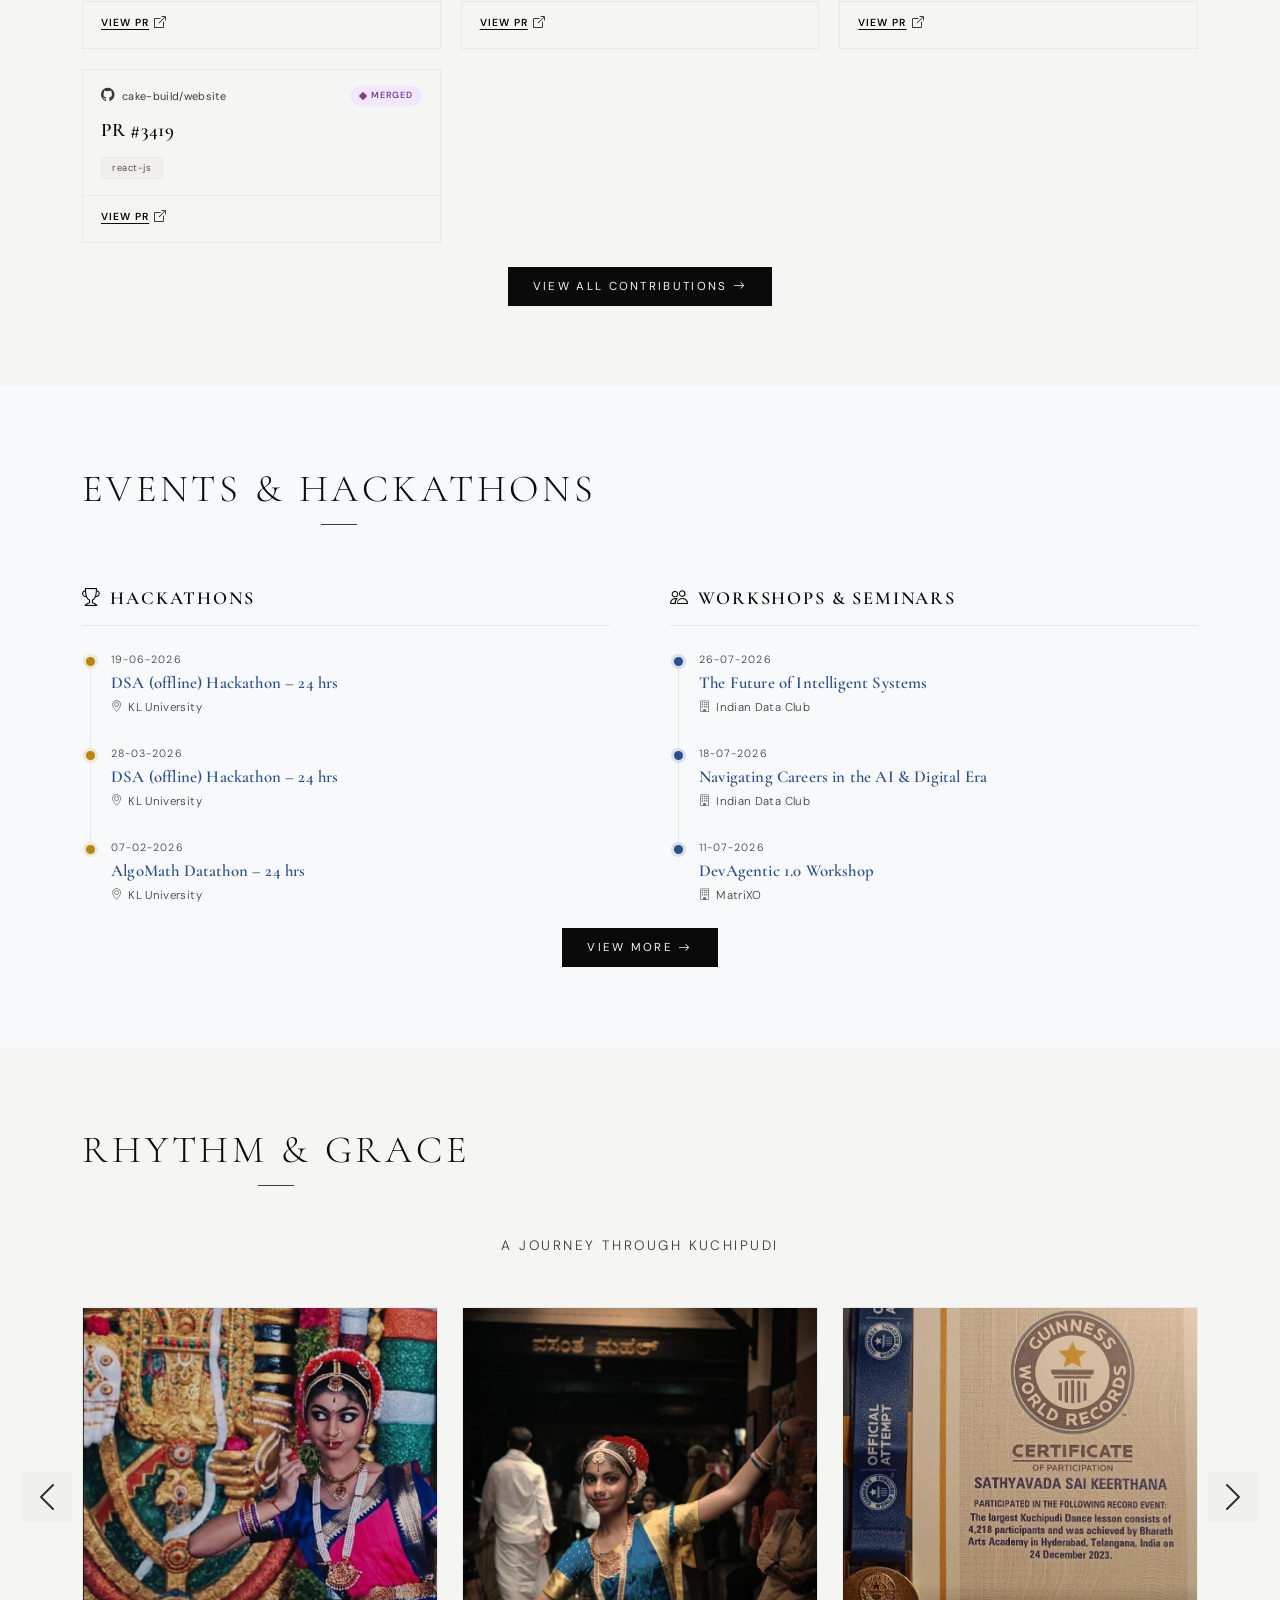
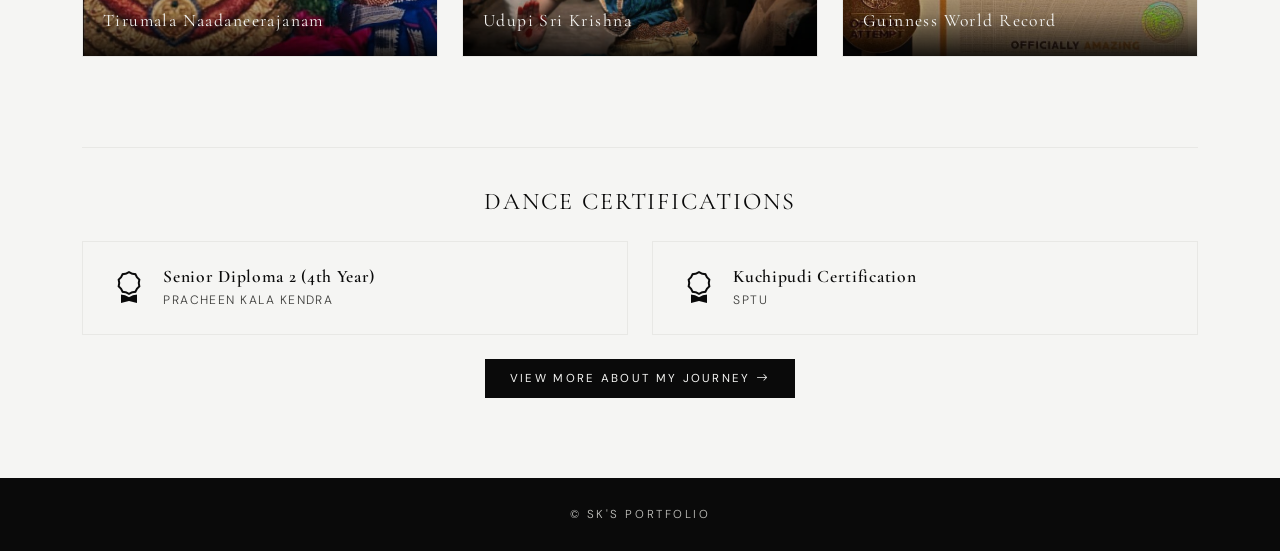
==== commit 2b3da2d7: "Modify LeetCode link and add workshop events Updated LeetCode link and added future workshop details" ====
--- a/index.html
+++ b/index.html
@@ -309,6 +309,14 @@
                         <div class="tl-item">
                             <div class="tl-dot workshop-dot"></div>
                             <div class="tl-content">
+                                <div class="tl-date">26-07-2026</div>
+                                <div class="tl-title">The Future of Intelligent Systems</div>
+                                <div class="tl-org"><i class="bi bi-building"></i> Indian Data Club</div>
+                            </div>
+                        </div>
+                        <div class="tl-item">
+                            <div class="tl-dot workshop-dot"></div>
+                            <div class="tl-content">
                                 <div class="tl-date">18-07-2026</div>
                                 <div class="tl-title">Navigating Careers in the AI & Digital Era</div>
                                 <div class="tl-org"><i class="bi bi-building"></i> Indian Data Club</div>
@@ -320,14 +328,6 @@
                                 <div class="tl-date">11-07-2026</div>
                                 <div class="tl-title">DevAgentic 1.0 Workshop</div>
                                 <div class="tl-org"><i class="bi bi-building"></i> MatriXO</div>
-                            </div>
-                        </div>
-                        <div class="tl-item">
-                            <div class="tl-dot workshop-dot"></div>
-                            <div class="tl-content">
-                                <div class="tl-date">05-04-2026</div>
-                                <div class="tl-title">Gen AI Workshop &ndash; BITS Hyd</div>
-                                <div class="tl-org"><i class="bi bi-building"></i> Techgyan</div>
                             </div>
                         </div>
                     </div>
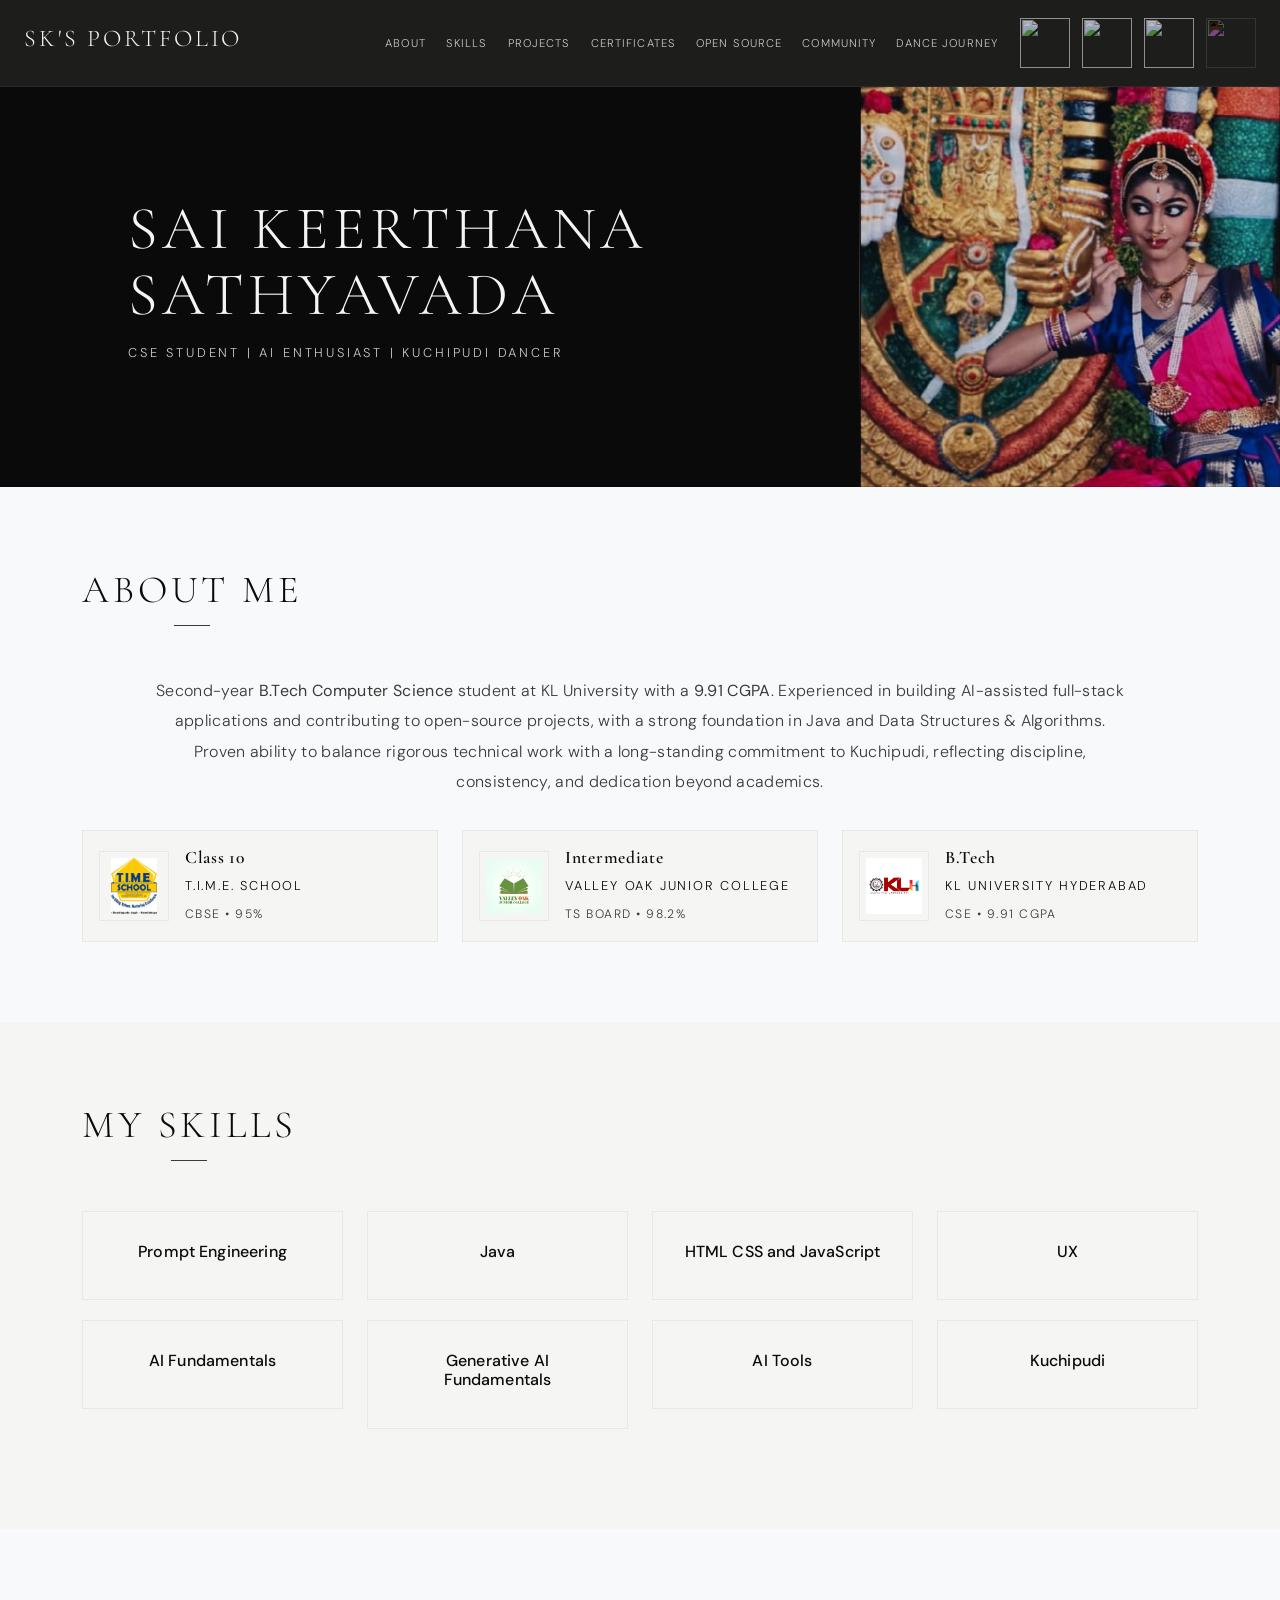
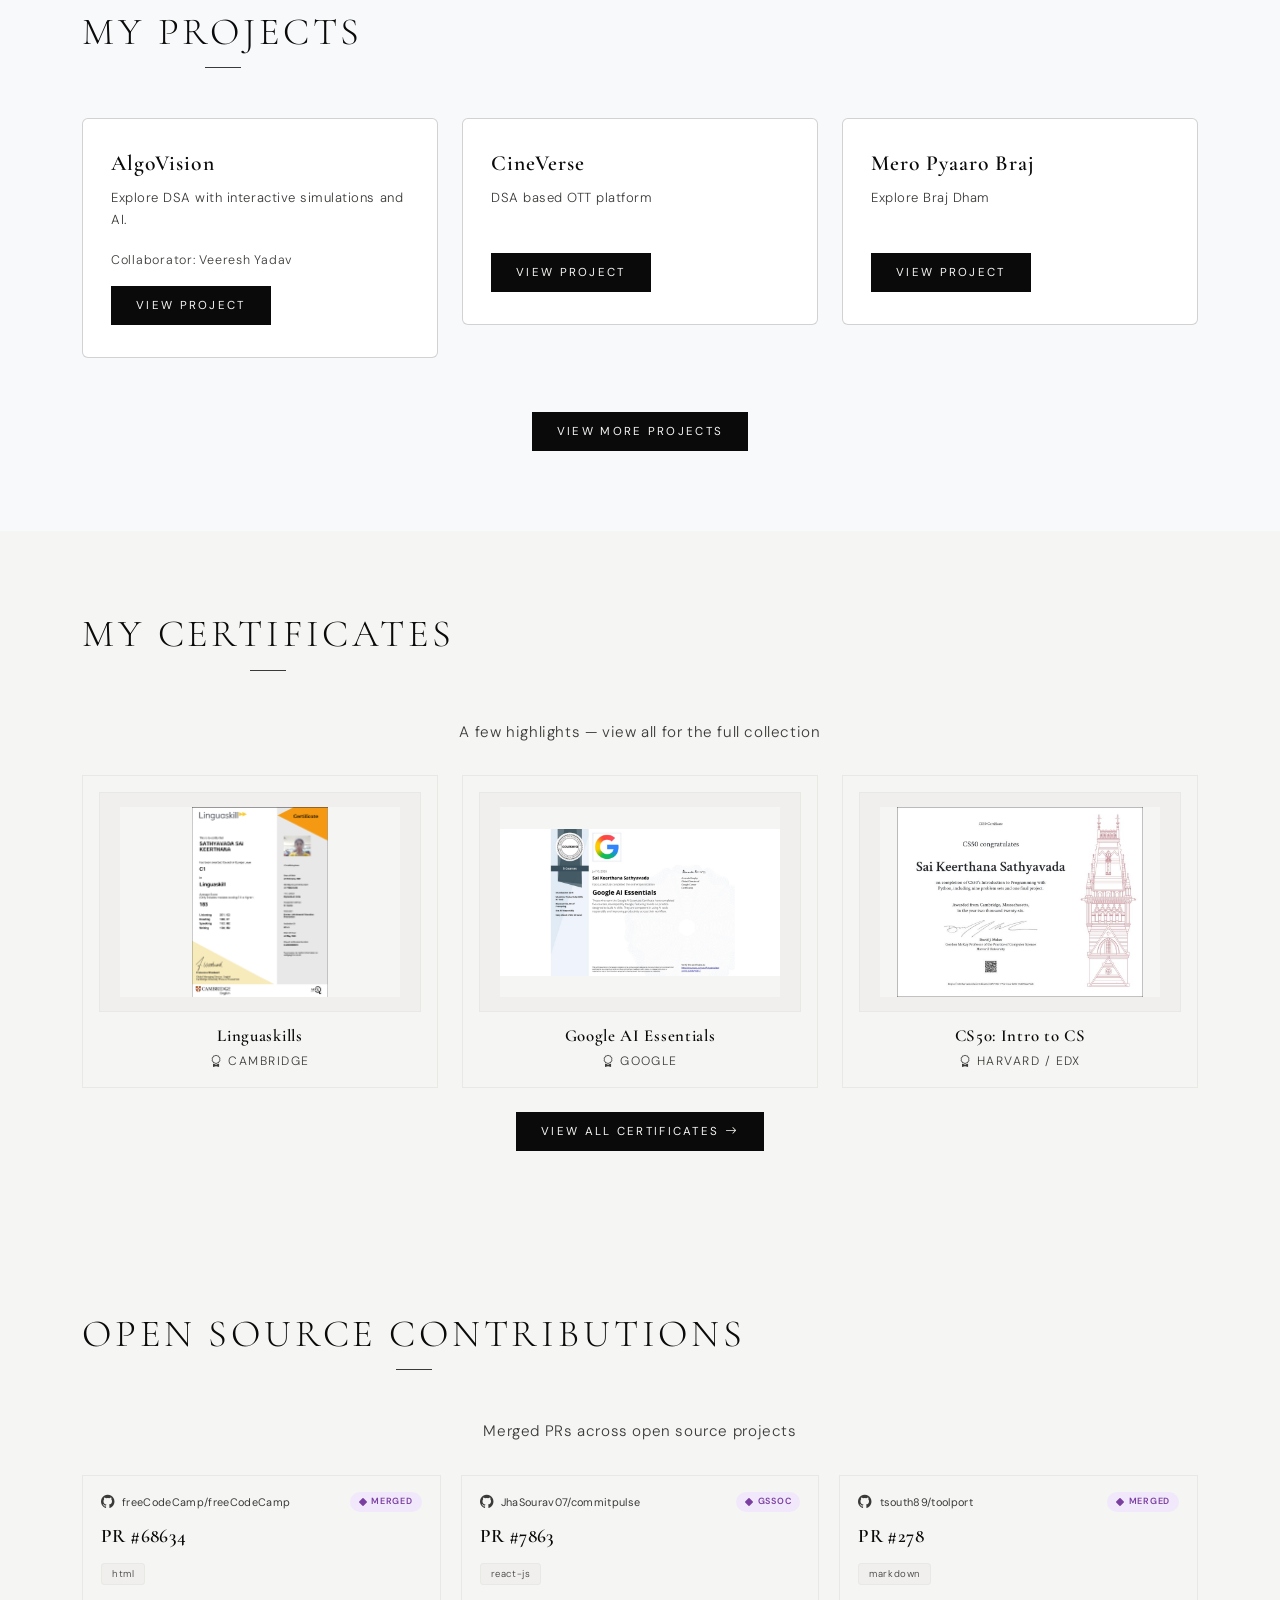
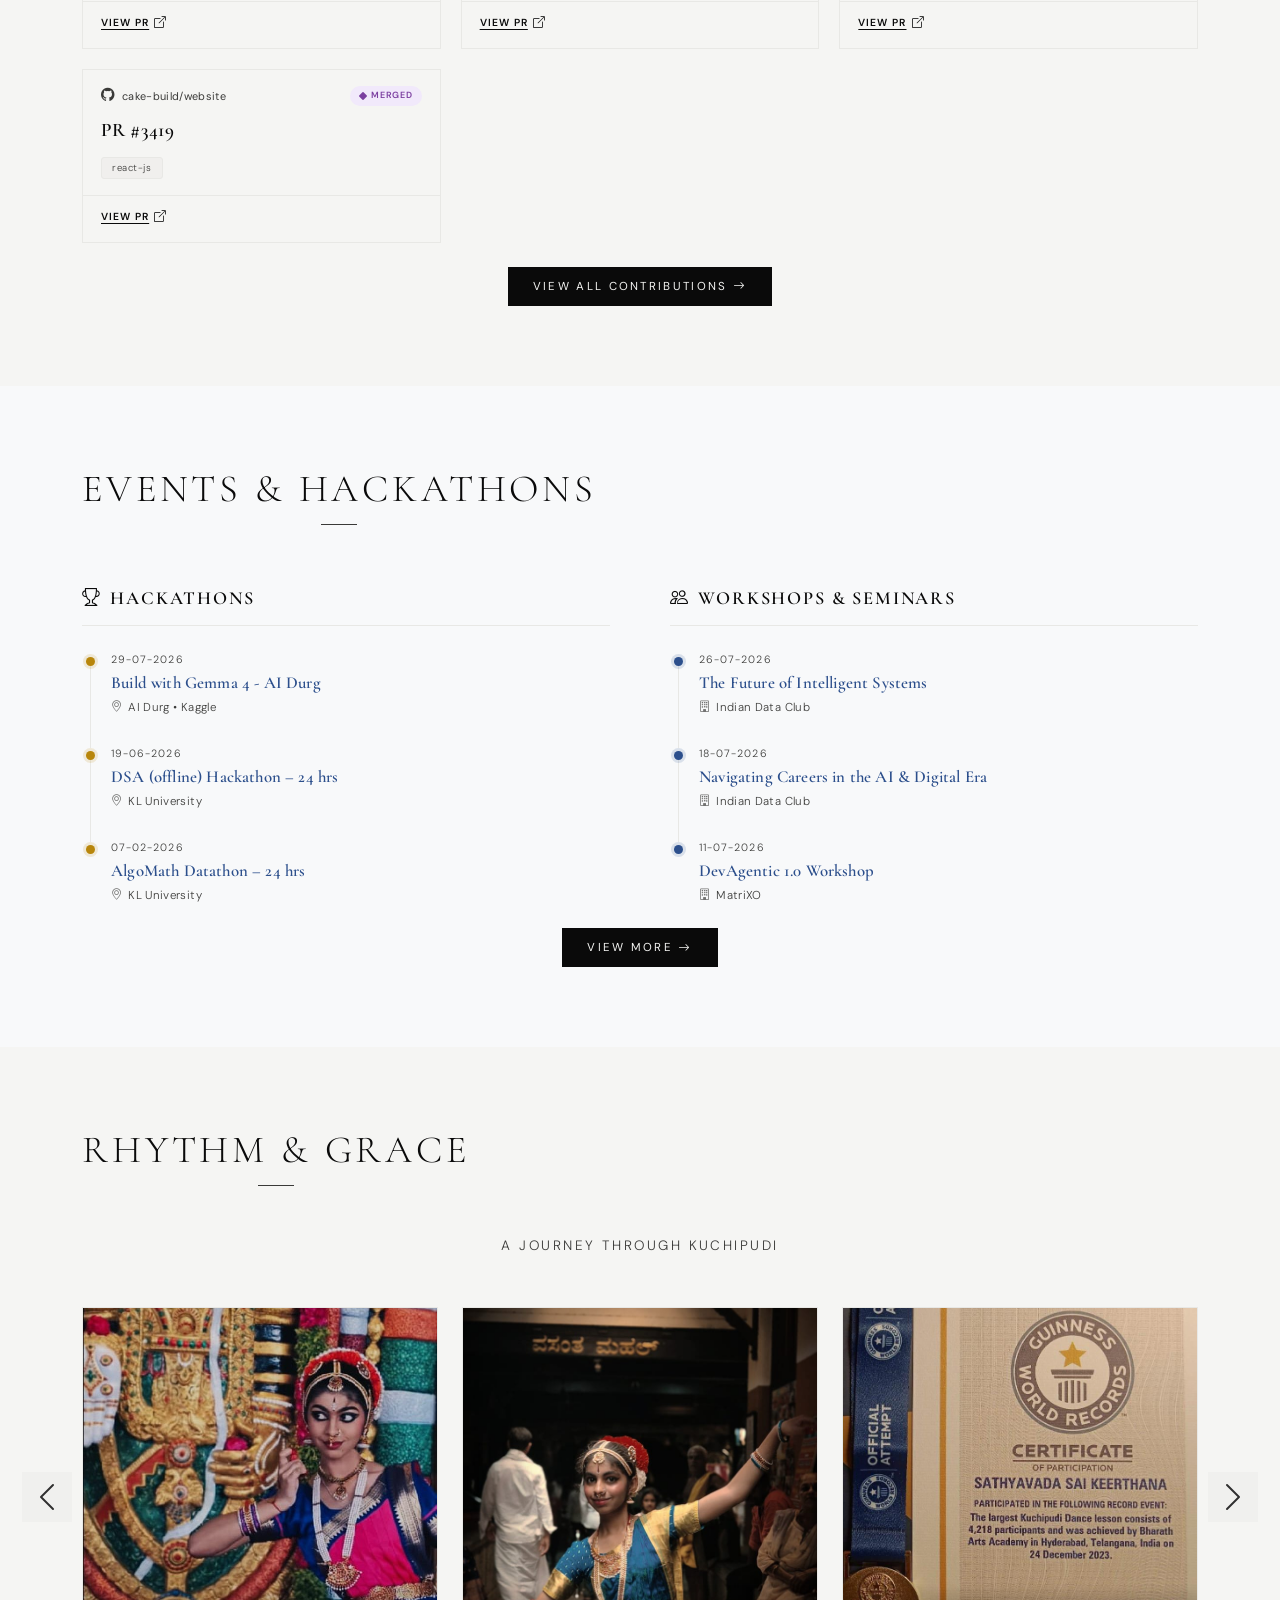
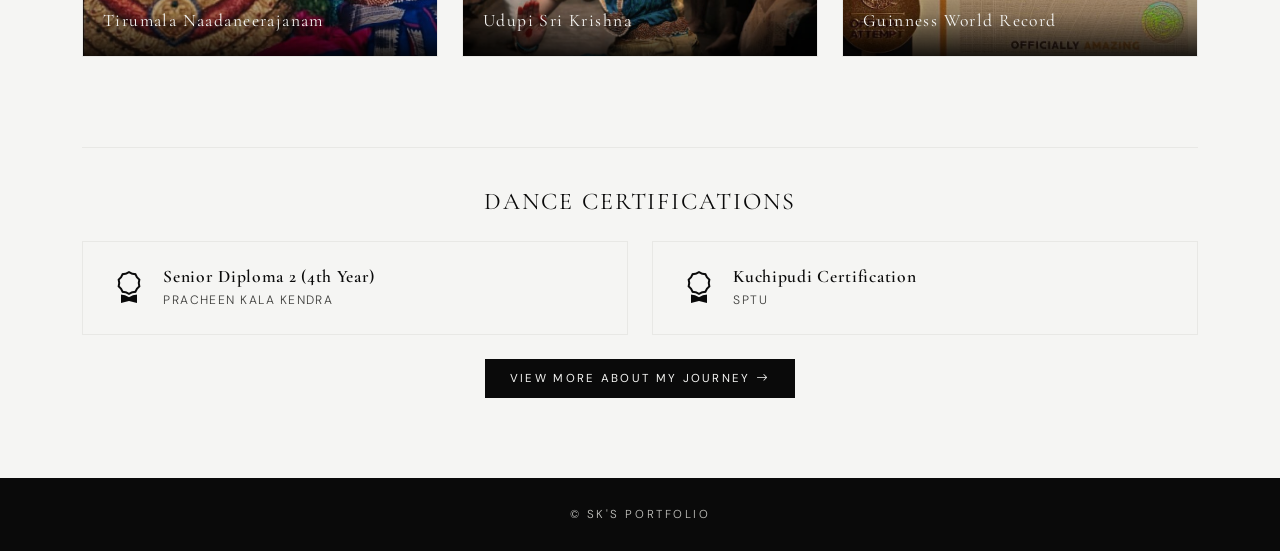
==== commit 419c33cd: "Update hackathon details in index.html" ====
--- a/index.html
+++ b/index.html
@@ -275,15 +275,15 @@
                         <div class="tl-item">
                             <div class="tl-dot hackathon-dot"></div>
                             <div class="tl-content">
+                                <div class="tl-date">29-07-2026</div>
+                                <div class="tl-title">Build with Gemma 4 - AI Durg</div>
+                                <div class="tl-org"><i class="bi bi-geo-alt"></i> AI Durg &bull; Kaggle</div>
+                            </div>
+                        </div>
+                        <div class="tl-item">
+                            <div class="tl-dot hackathon-dot"></div>
+                            <div class="tl-content">
                                 <div class="tl-date">19-06-2026</div>
-                                <div class="tl-title">DSA (offline) Hackathon &ndash; 24 hrs</div>
-                                <div class="tl-org"><i class="bi bi-geo-alt"></i> KL University</div>
-                            </div>
-                        </div>
-                        <div class="tl-item">
-                            <div class="tl-dot hackathon-dot"></div>
-                            <div class="tl-content">
-                                <div class="tl-date">28-03-2026</div>
                                 <div class="tl-title">DSA (offline) Hackathon &ndash; 24 hrs</div>
                                 <div class="tl-org"><i class="bi bi-geo-alt"></i> KL University</div>
                             </div>
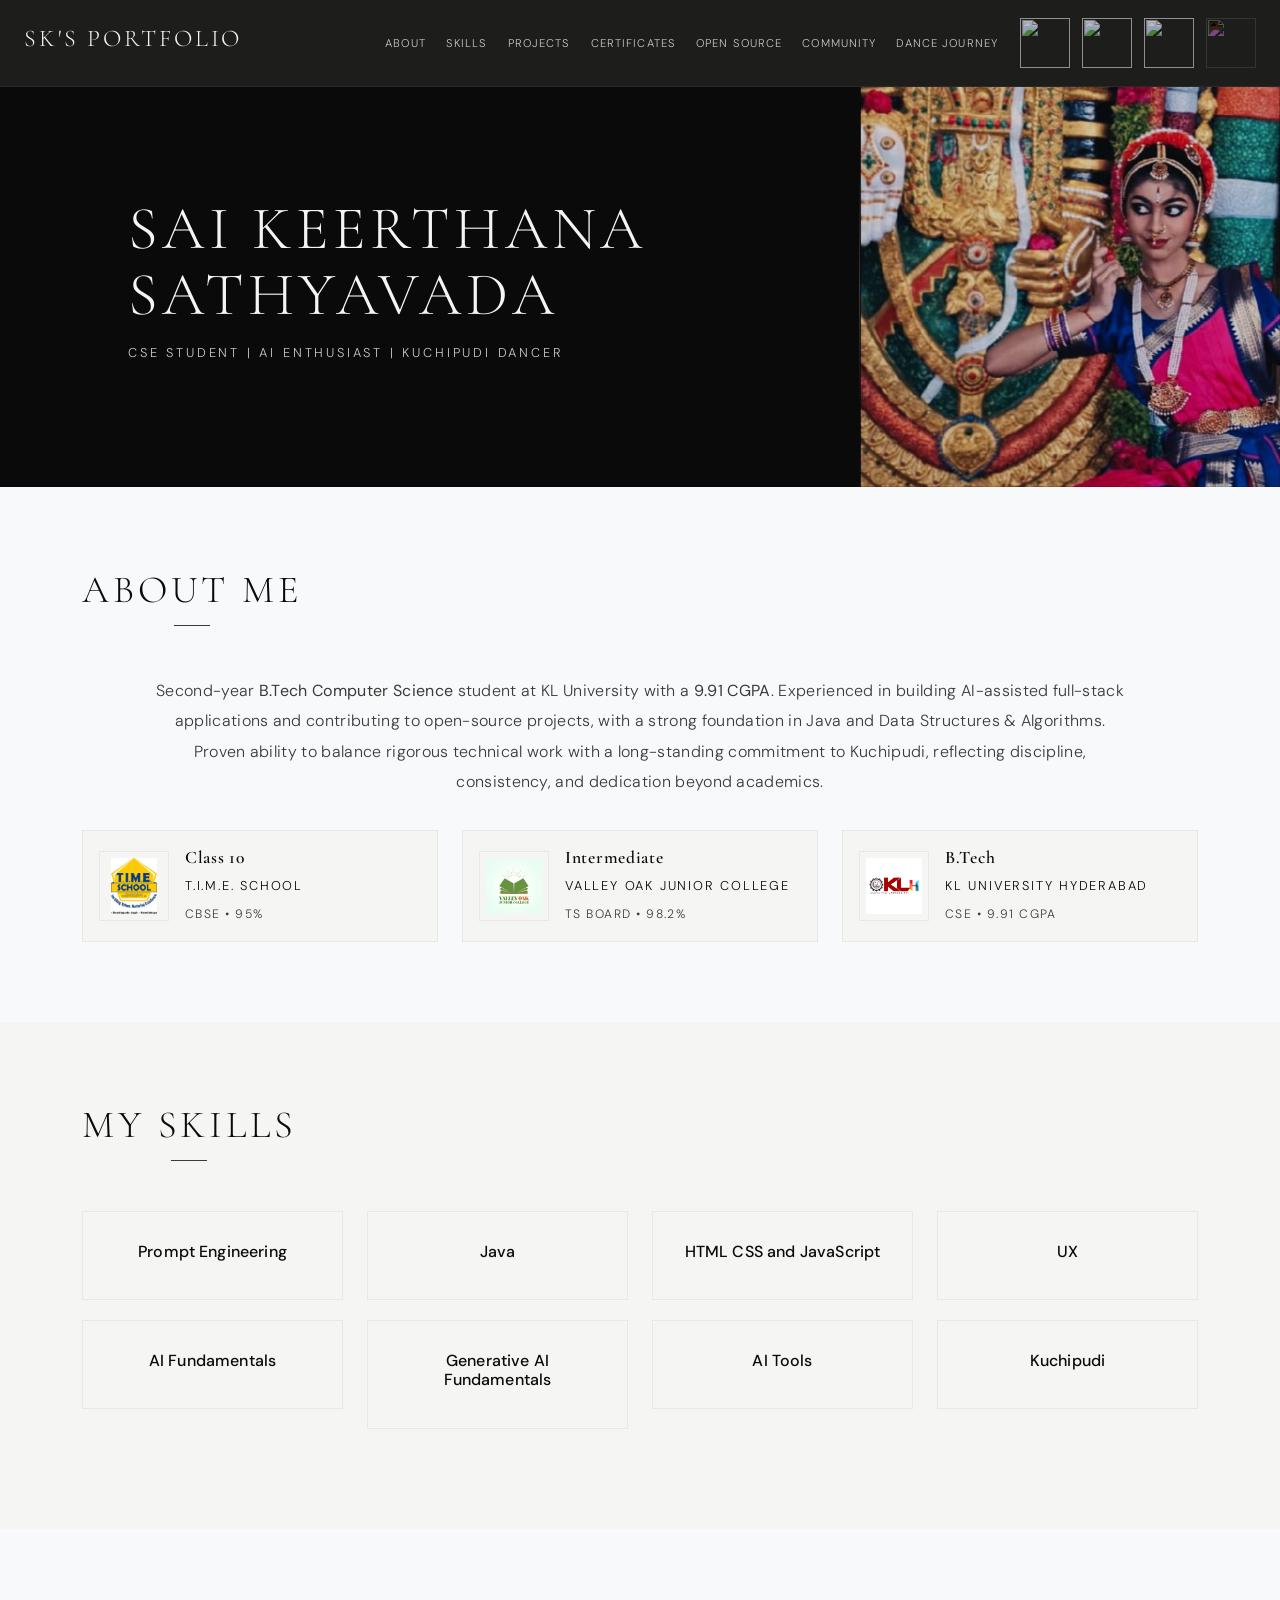
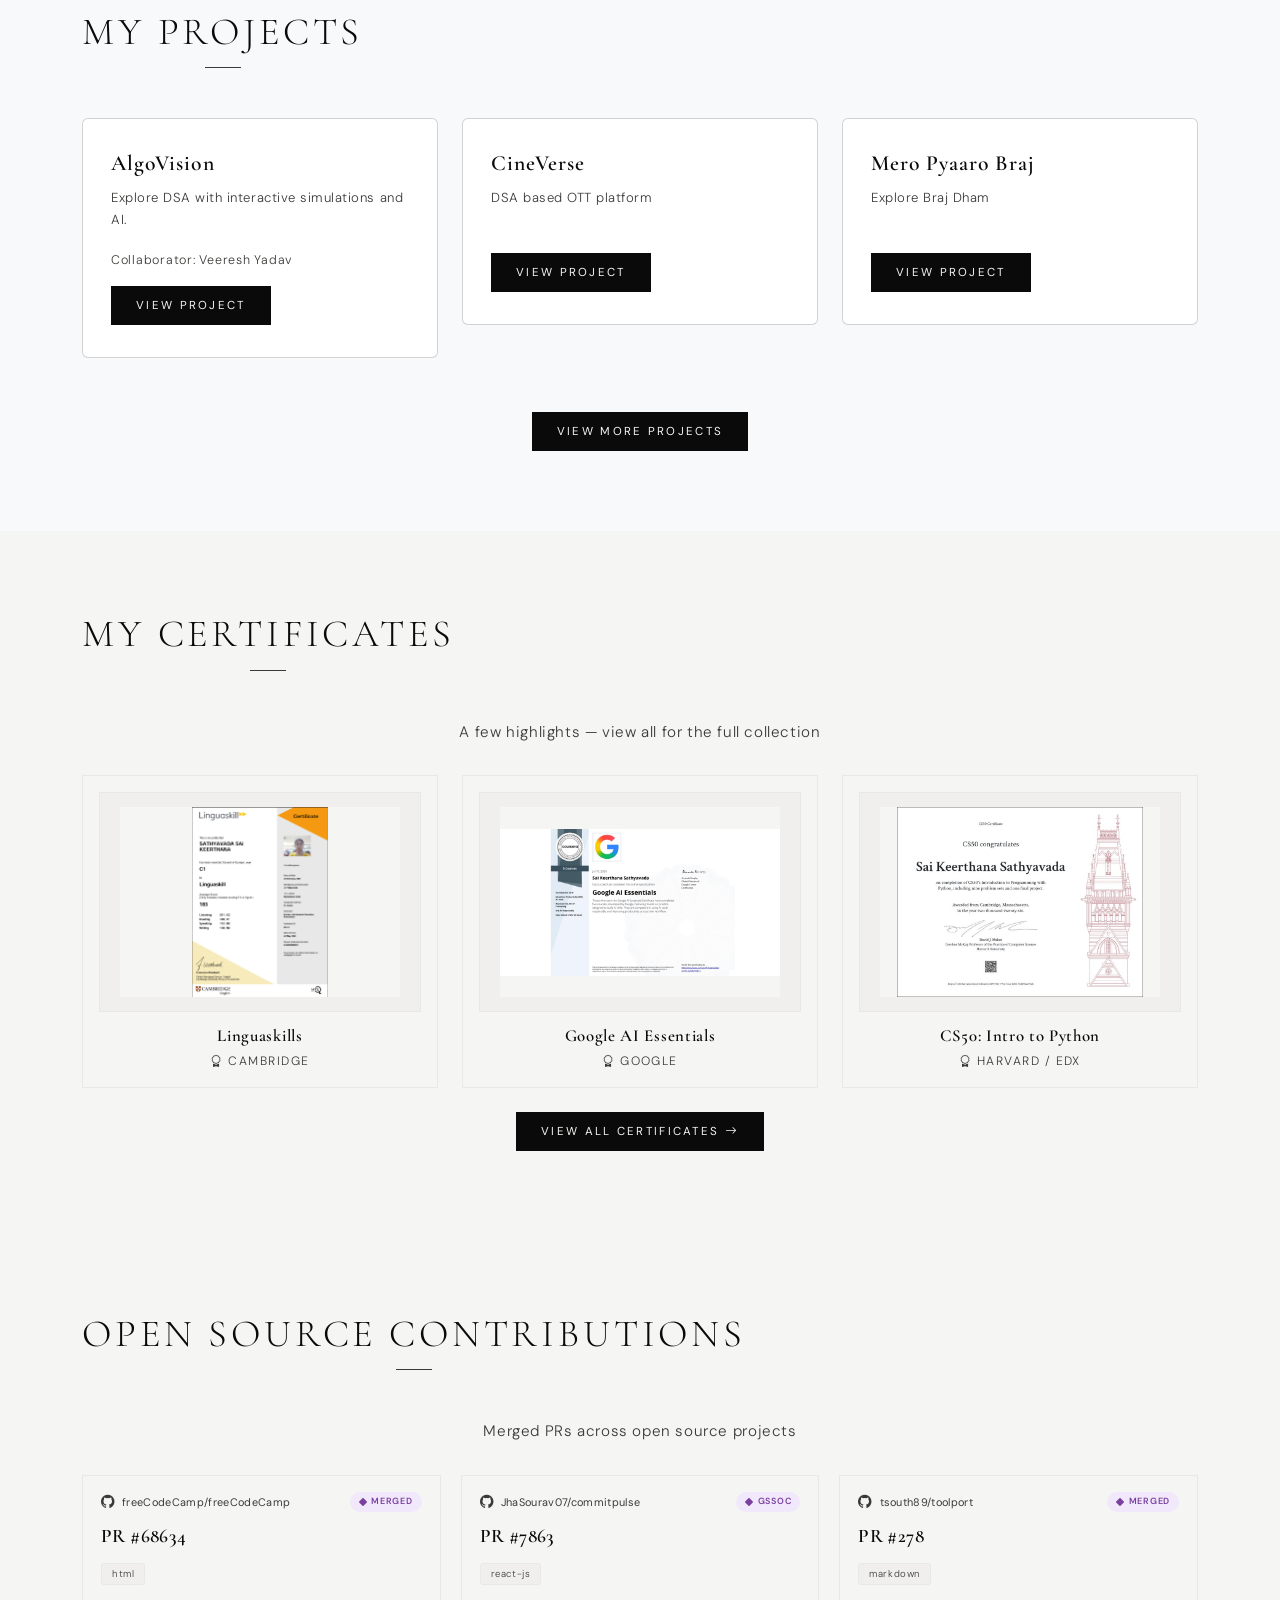
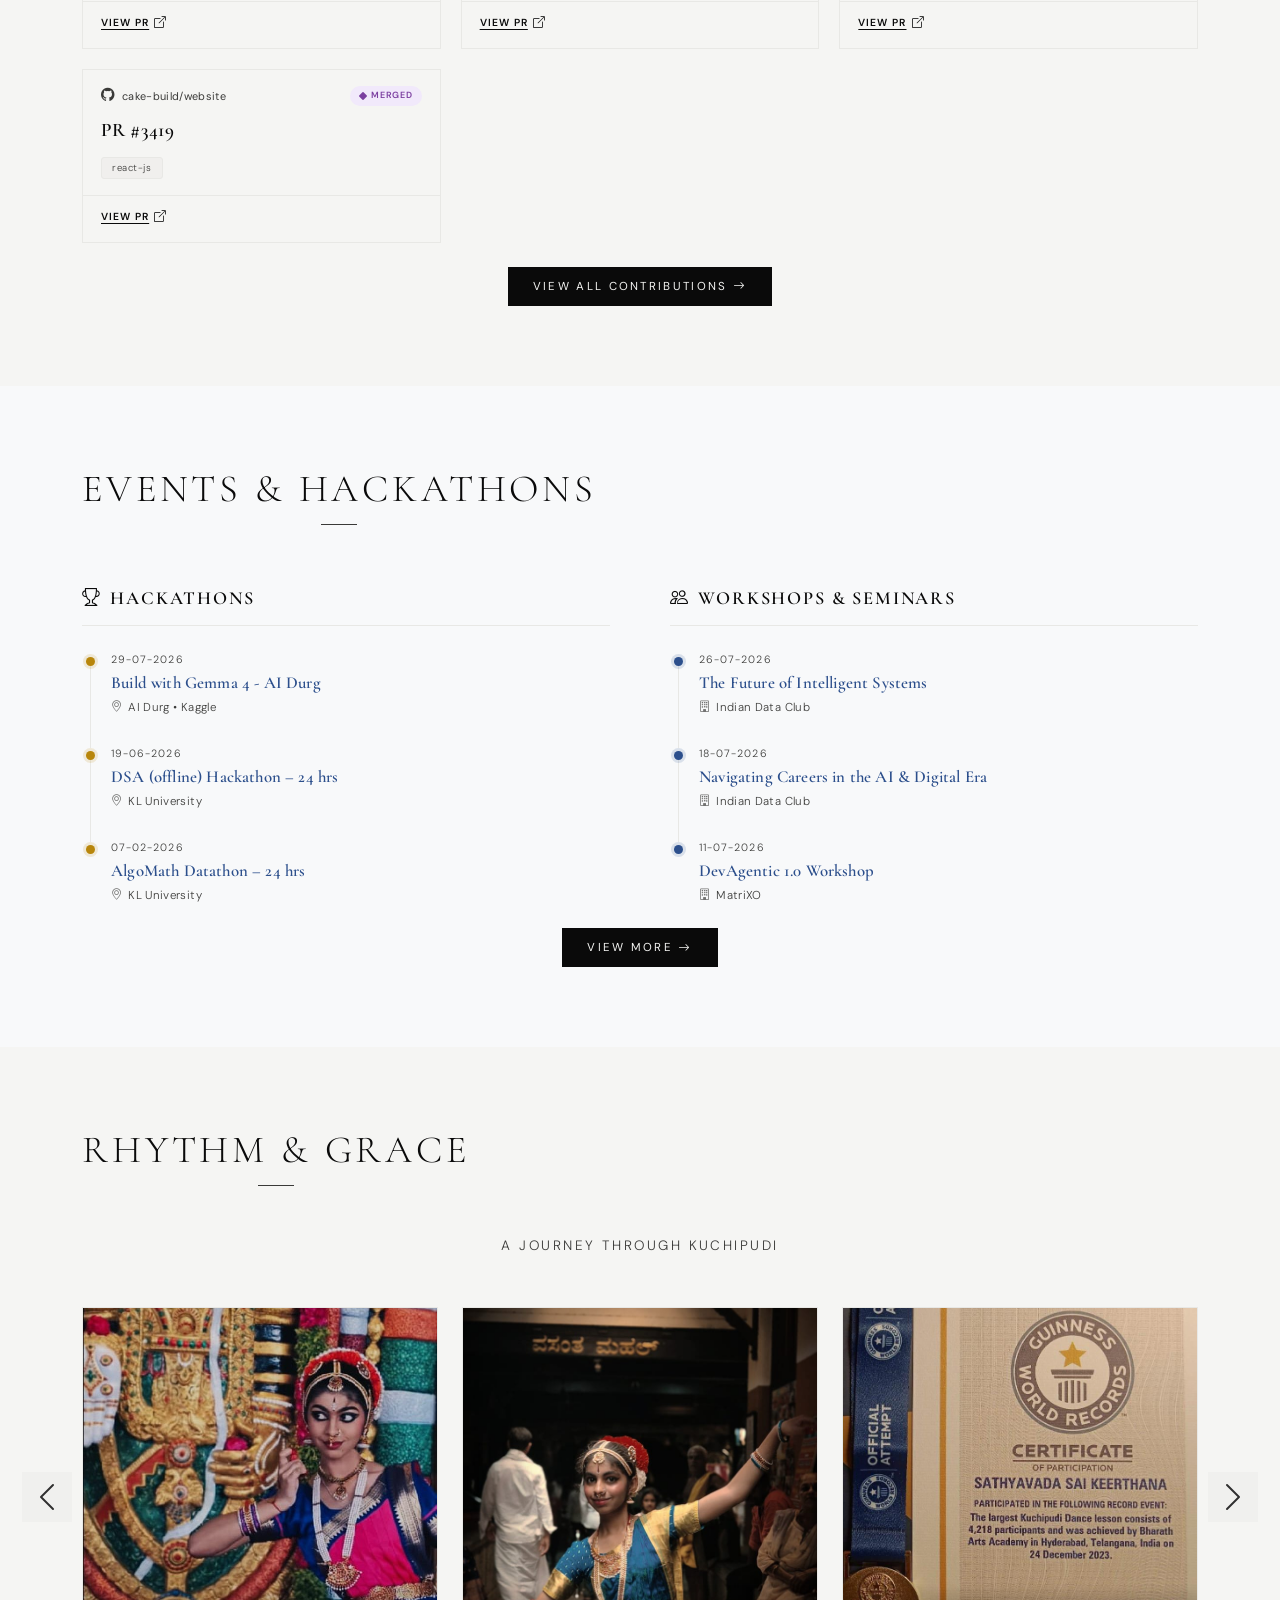
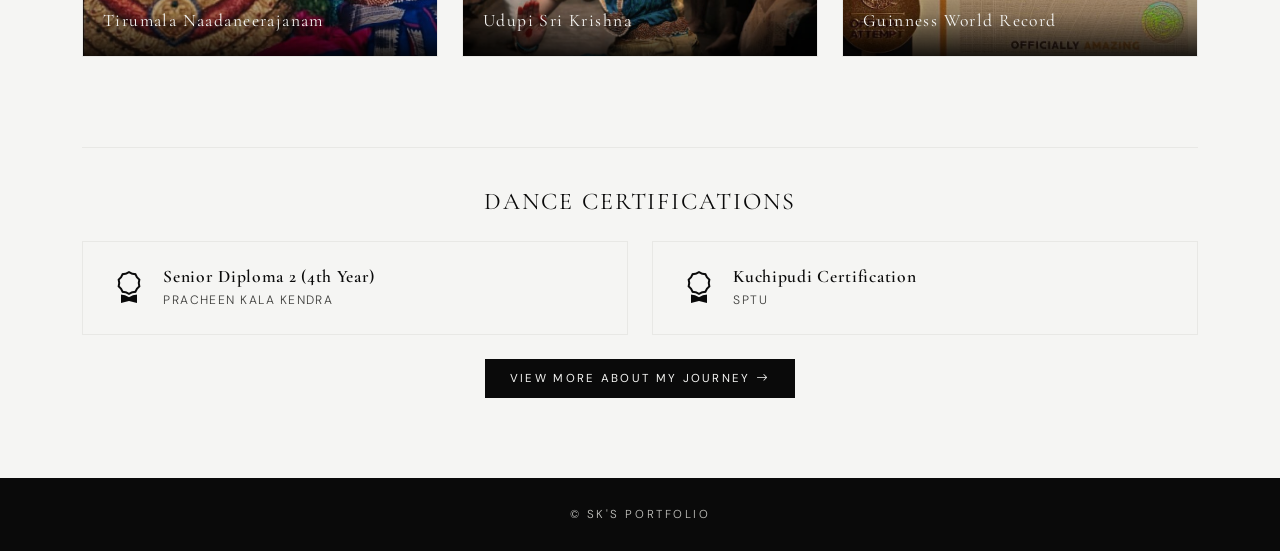
==== commit 47853a88: "Update course title from CS50: Intro to CS to CS50: Intro to Python" ====
--- a/index.html
+++ b/index.html
@@ -185,7 +185,7 @@
                         <div class="cert-overlay"><button type="button" class="cert-view-btn">VIEW <i class="bi bi-arrows-fullscreen"></i></button></div>
                     </div>
                     <div class="cert-preview-info">
-                        <h5>CS50: Intro to CS</h5>
+                        <h5>CS50: Intro to Python</h5>
                         <p><i class="bi bi-award"></i> Harvard / edX</p>
                     </div>
                 </div>
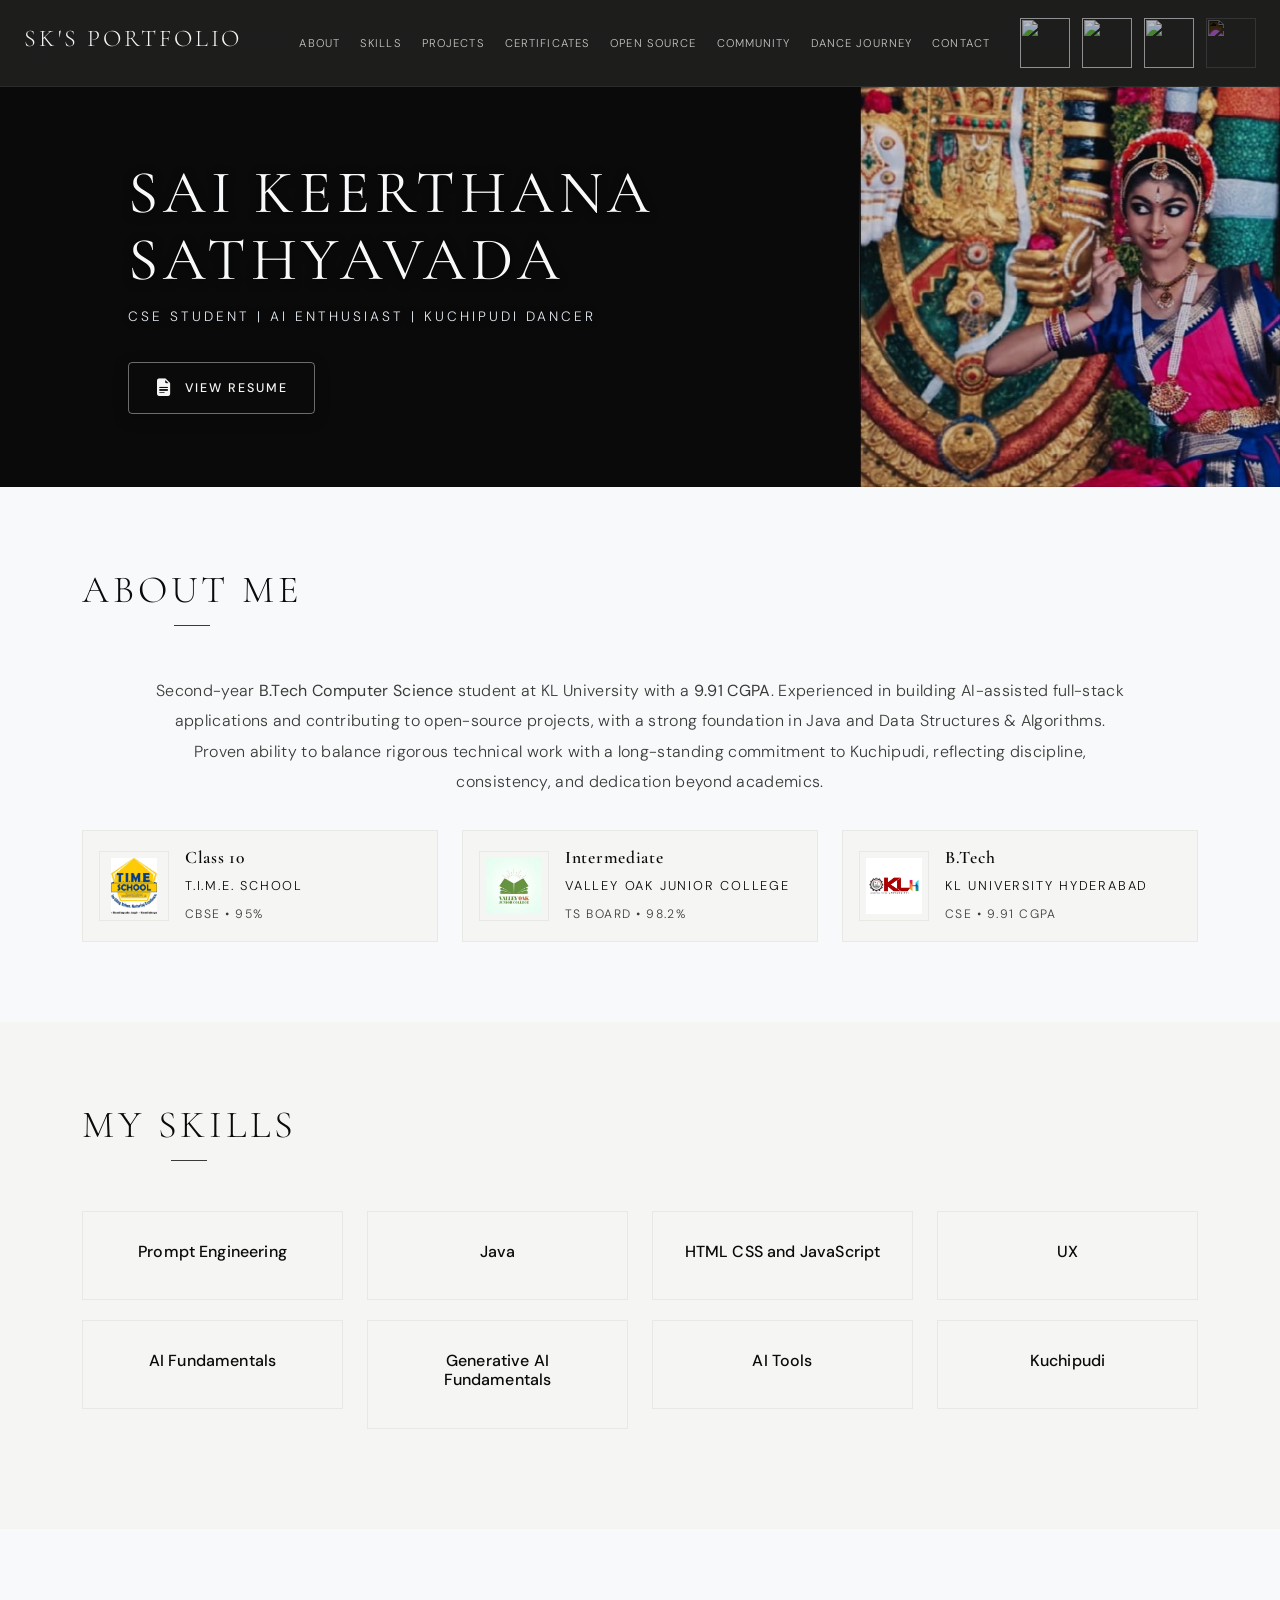
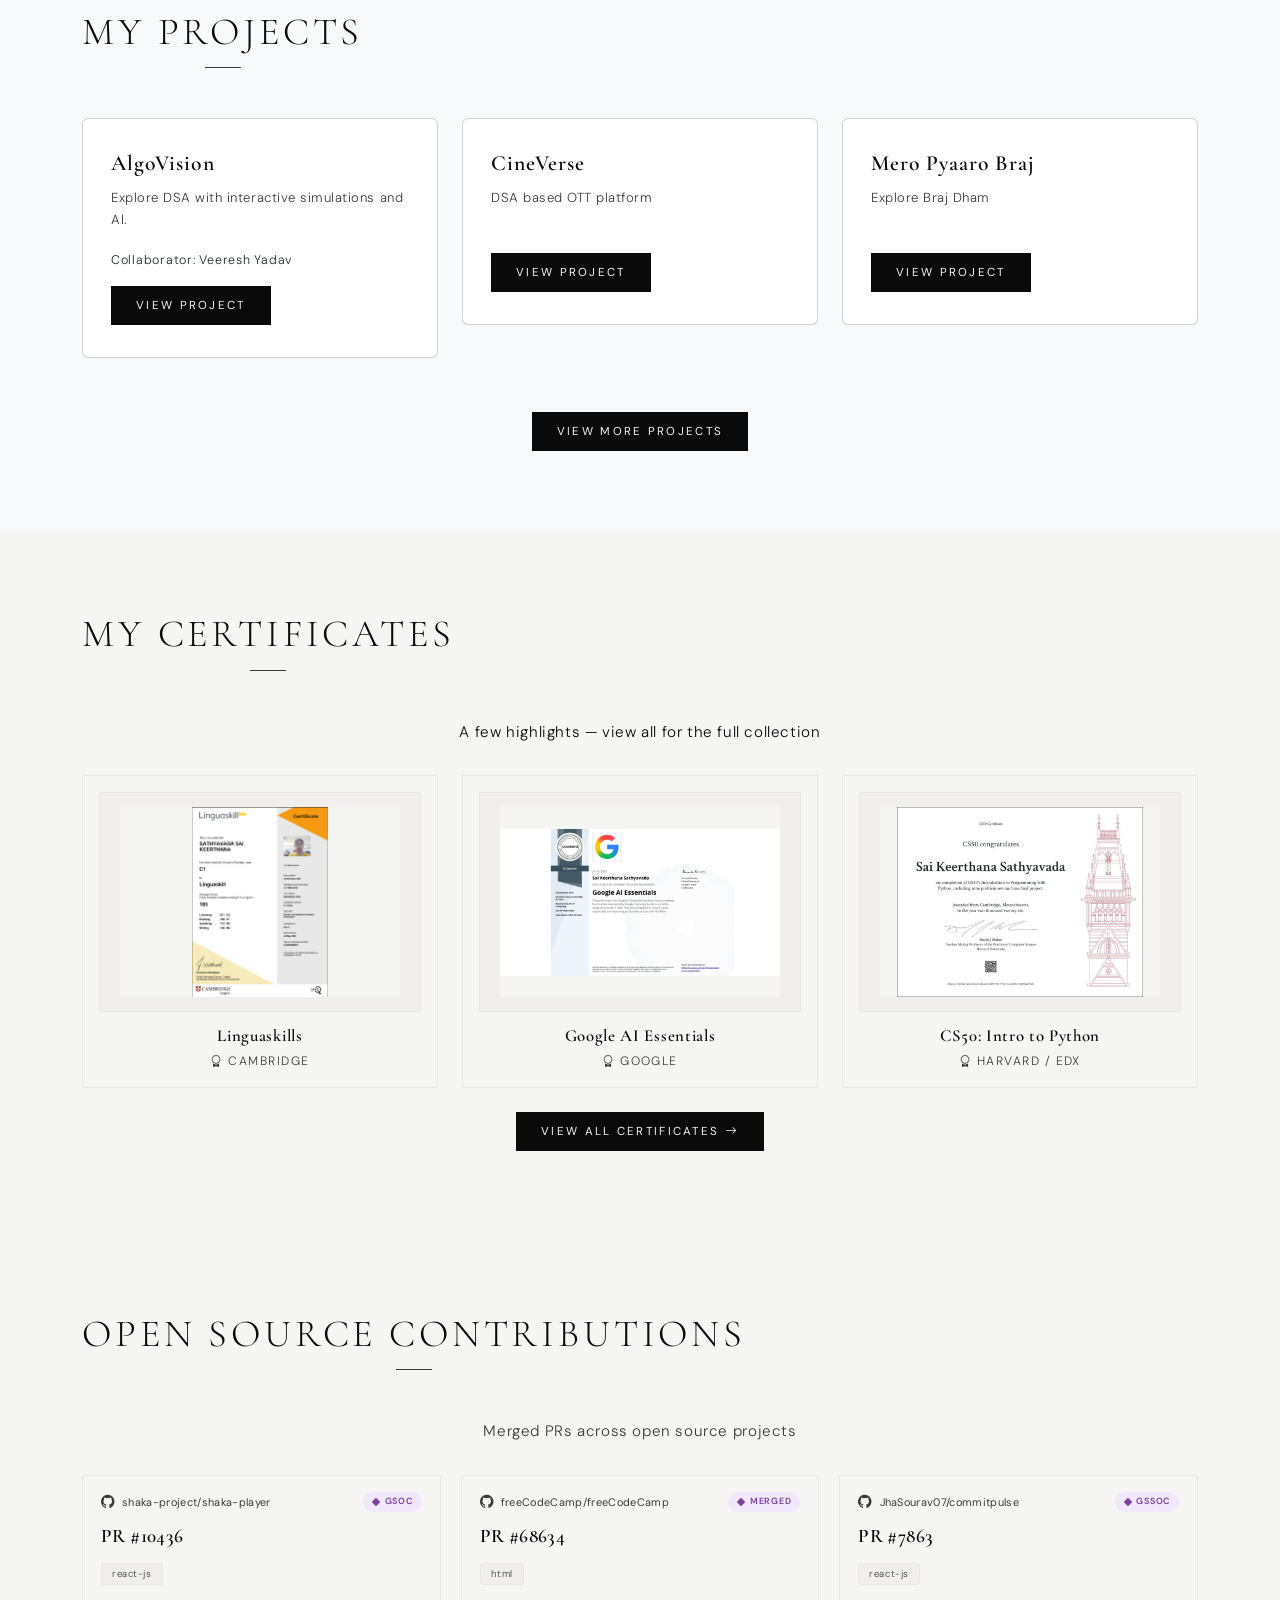
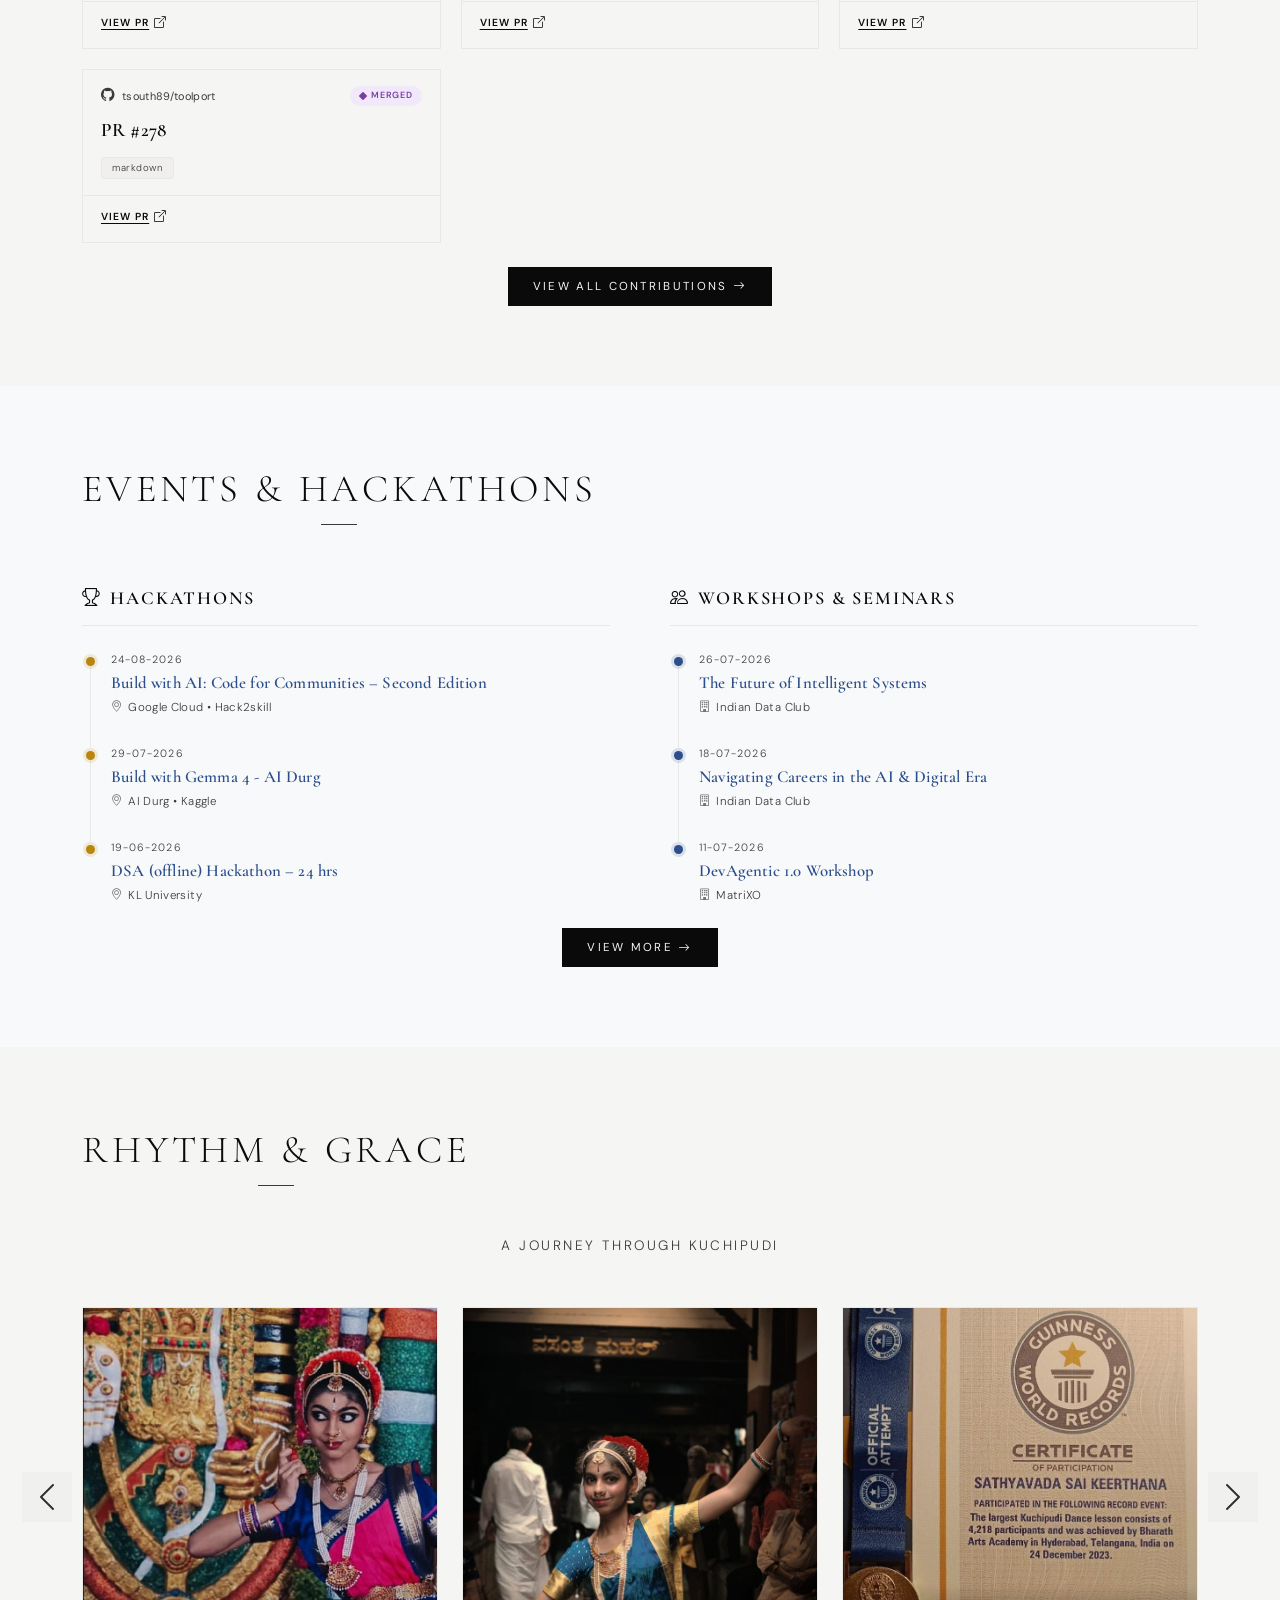
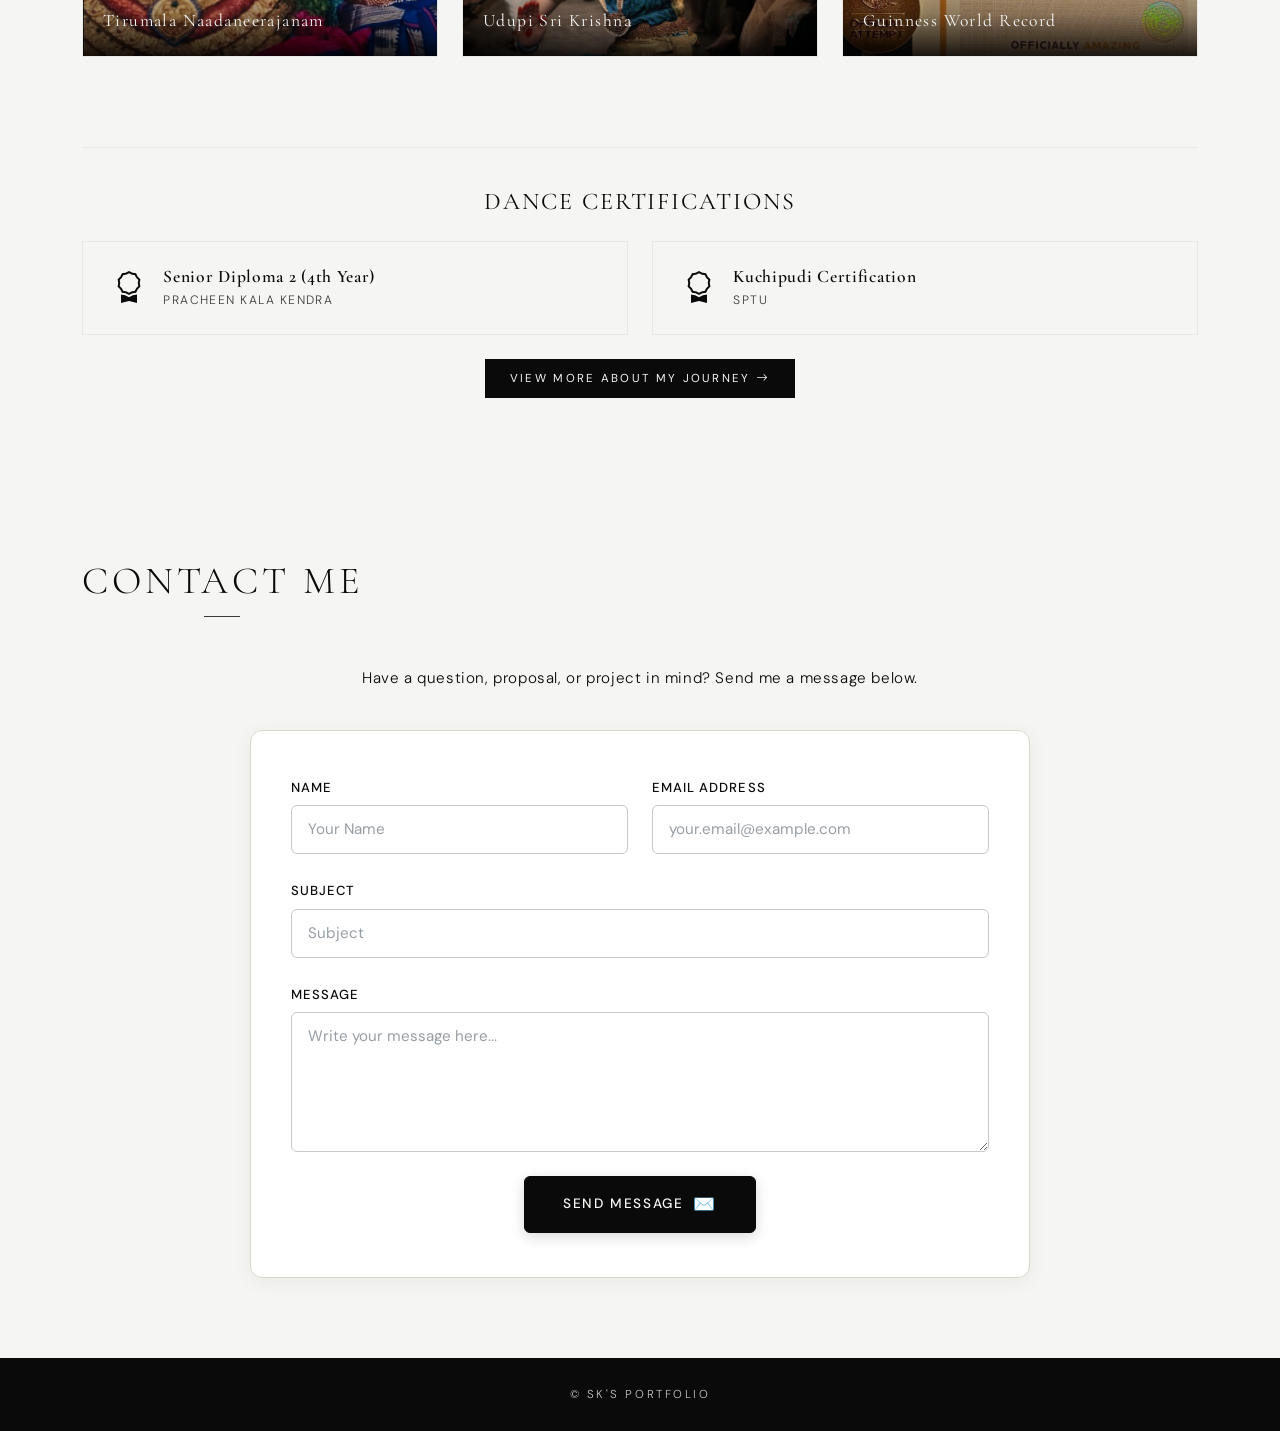
==== commit aac4e333: "updated" ====
--- a/index.html
+++ b/index.html
@@ -5,10 +5,13 @@
     <meta charset="UTF-8">
     <meta name="viewport" content="width=device-width, initial-scale=1.0">
     <title>SK Sathyavada | Portfolio</title>
-    <meta name="description" content="Sai Keerthana Sathyavada - CSE Student, AI Enthusiast, and Kuchipudi Dancer. Explore my projects, skills, open source contributions, and dance journey.">
+    <meta name="description"
+        content="Sai Keerthana Sathyavada - CSE Student, AI Enthusiast, and Kuchipudi Dancer. Explore my projects, skills, open source contributions, and dance journey.">
     <link href="https://cdn.jsdelivr.net/npm/bootstrap@5.3.0/dist/css/bootstrap.min.css" rel="stylesheet">
     <link rel="stylesheet" href="https://cdn.jsdelivr.net/npm/bootstrap-icons@1.11.0/font/bootstrap-icons.css">
-    <link href="https://fonts.googleapis.com/css2?family=Cormorant+Garamond:ital,wght@0,300;0,400;0,600;1,400;1,600&family=DM+Sans:wght@300;400;500&display=swap" rel="stylesheet">
+    <link
+        href="https://fonts.googleapis.com/css2?family=Cormorant+Garamond:ital,wght@0,300;0,400;0,600;1,400;1,600&family=DM+Sans:wght@300;400;500&display=swap"
+        rel="stylesheet">
     <link rel="stylesheet" href="style.css?v=20260721">
 </head>
 
@@ -18,29 +21,41 @@
     <nav class="navbar navbar-expand-lg navbar-dark bg-dark">
         <div class="container-fluid px-4">
             <h2 style="color: #f8f9fa; flex-shrink:0;">SK's Portfolio</h2>
+            <button class="navbar-toggler" type="button" data-bs-toggle="collapse" data-bs-target="#navbarNav"
+                aria-controls="navbarNav" aria-expanded="false" aria-label="Toggle navigation">
+                <span class="navbar-toggler-icon"></span>
+            </button>
             <div class="collapse navbar-collapse flex-nowrap align-items-center" id="navbarNav">
-                <ul class="navbar-nav ms-auto">
+                <ul class="navbar-nav ms-auto me-2">
                     <li class="nav-item"><a class="nav-link" href="#about">About</a></li>
                     <li class="nav-item"><a class="nav-link" href="#skills">Skills</a></li>
                     <li class="nav-item"><a class="nav-link" href="#projects">Projects</a></li>
                     <li class="nav-item"><a class="nav-link" href="#certificates">Certificates</a></li>
-                    <li class="nav-item"><a class="nav-link" href="opensource.html">Open Source</a></li>
+                    <li class="nav-item"><a class="nav-link" href="pages/opensource.html">Open Source</a></li>
                     <li class="nav-item"><a class="nav-link" href="#community">Community</a></li>
                     <li class="nav-item"><a class="nav-link" href="#dance">Dance Journey</a></li>
+                    <li class="nav-item"><a class="nav-link" href="#contact">Contact</a></li>
                 </ul>
-                <div class="social-icons" style="display:flex; align-items:center; flex-shrink:0; flex-wrap:nowrap;">
-                    <a href="https://www.linkedin.com/in/sk-sathyavada-b1ab53368" target="_blank" title="LinkedIn">
-                        <img src="https://encrypted-tbn0.gstatic.com/images?q=tbn:ANd9GcT4B0lk6cO-FZhgOKOKVr5Fk4RIsDLEhRMFjQ&s" style="width:50px; height:50px;">
-                    </a>
-                    <a href="https://github.com/SK-Sathyavada-008" target="_blank" title="GitHub">
-                        <img src="https://cdn.pixabay.com/photo/2022/01/30/13/33/github-6980894_1280.png" style="width:50px; height:50px">
-                    </a>
-                    <a href="https://www.codechef.com/users/sk_cse_39" target="_blank" title="CodeChef">
-                        <img src="https://encrypted-tbn0.gstatic.com/images?q=tbn:ANd9GcRcc4DmdxxBMlUEENuRuuX1xl5uNdECh6DQDQ&s" style="width:50px; height:50px">
-                    </a>
-                    <a href="https://leetcode.com/u/xp84AERAID/" target="_blank" title="LeetCode">
-                        <img src="https://upload.wikimedia.org/wikipedia/commons/1/19/LeetCode_logo_black.png" style="width:50px; height:50px; filter: invert(1);">
-                    </a>
+                <div class="nav-actions-wrap">
+                    <div class="social-icons"
+                        style="display:flex; align-items:center; flex-shrink:0; flex-wrap:nowrap;">
+                        <a href="https://www.linkedin.com/in/sk-sathyavada-b1ab53368" target="_blank" title="LinkedIn">
+                            <img src="https://encrypted-tbn0.gstatic.com/images?q=tbn:ANd9GcT4B0lk6cO-FZhgOKOKVr5Fk4RIsDLEhRMFjQ&s"
+                                style="width:50px; height:50px;">
+                        </a>
+                        <a href="https://github.com/SK-Sathyavada-008" target="_blank" title="GitHub">
+                            <img src="https://cdn.pixabay.com/photo/2022/01/30/13/33/github-6980894_1280.png"
+                                style="width:50px; height:50px">
+                        </a>
+                        <a href="https://www.codechef.com/users/sk_cse_39" target="_blank" title="CodeChef">
+                            <img src="https://encrypted-tbn0.gstatic.com/images?q=tbn:ANd9GcRcc4DmdxxBMlUEENuRuuX1xl5uNdECh6DQDQ&s"
+                                style="width:50px; height:50px">
+                        </a>
+                        <a href="https://leetcode.com/u/xp84AERAID/" target="_blank" title="LeetCode">
+                            <img src="https://upload.wikimedia.org/wikipedia/commons/1/19/LeetCode_logo_black.png"
+                                style="width:50px; height:50px; filter: invert(1);">
+                        </a>
+                    </div>
                 </div>
             </div>
         </div>
@@ -52,8 +67,14 @@
             <div class="header-container">
                 <h1 class="display-4">SAI KEERTHANA SATHYAVADA</h1>
                 <p class="lead">CSE Student | AI Enthusiast | Kuchipudi Dancer</p>
-            </div>
-            <img src="tirumala_sk.jpeg" class="hero-image">
+                <div>
+                    <a href="resume.pdf" target="_blank" rel="noopener noreferrer" class="hero-resume-btn"
+                        title="View Resume">
+                        <i class="bi bi-file-earmark-text-fill"></i> View Resume
+                    </a>
+                </div>
+            </div>
+            <img src="images/tirumala_sk.jpeg" class="hero-image">
         </div>
     </section>
 
@@ -62,11 +83,15 @@
         <div class="container">
             <h2 class="section-title text-center reveal">About Me</h2>
             <div class="about-intro reveal">
-                <p>Second-year <strong>B.Tech Computer Science</strong> student at KL University with a <strong>9.91 CGPA</strong>. Experienced in building AI-assisted full-stack applications and contributing to open-source projects, with a strong foundation in Java and Data Structures &amp; Algorithms. Proven ability to balance rigorous technical work with a long-standing commitment to Kuchipudi, reflecting discipline, consistency, and dedication beyond academics.</p>
+                <p>Second-year <strong>B.Tech Computer Science</strong> student at KL University with a <strong>9.91
+                        CGPA</strong>. Experienced in building AI-assisted full-stack applications and contributing to
+                    open-source projects, with a strong foundation in Java and Data Structures &amp; Algorithms. Proven
+                    ability to balance rigorous technical work with a long-standing commitment to Kuchipudi, reflecting
+                    discipline, consistency, and dedication beyond academics.</p>
             </div>
             <div class="education-grid reveal">
                 <div class="education-card">
-                    <img src="timeschool.jpg" alt="T.I.M.E. School">
+                    <img src="images/timeschool.jpg" alt="T.I.M.E. School">
                     <div class="education-card-body">
                         <h4>Class 10</h4>
                         <p>T.I.M.E. School</p>
@@ -74,7 +99,7 @@
                     </div>
                 </div>
                 <div class="education-card">
-                    <img src="vojc.jpg" alt="Valley Oak Junior College">
+                    <img src="images/vojc.jpg" alt="Valley Oak Junior College">
                     <div class="education-card-body">
                         <h4>Intermediate</h4>
                         <p>Valley Oak Junior College</p>
@@ -82,7 +107,7 @@
                     </div>
                 </div>
                 <div class="education-card">
-                    <img src="klh.png" alt="KL University Hyderabad">
+                    <img src="images/klh.png" alt="KL University Hyderabad">
                     <div class="education-card-body">
                         <h4>B.Tech</h4>
                         <p>KL University Hyderabad</p>
@@ -98,71 +123,110 @@
         <div class="container">
             <h2 class="section-title text-center reveal">My Skills</h2>
             <div class="row stagger-children">
-                <div class="col-md-3 reveal"><div class="skill-card"><h4>Prompt Engineering</h4></div></div>
-                <div class="col-md-3 reveal"><div class="skill-card"><h4>Java</h4></div></div>
-                <div class="col-md-3 reveal"><div class="skill-card"><h4>HTML CSS and JavaScript</h4></div></div>
-                <div class="col-md-3 reveal"><div class="skill-card"><h4>UX</h4></div></div>
-                <div class="col-md-3 reveal"><div class="skill-card"><h4>AI Fundamentals</h4></div></div>
-                <div class="col-md-3 reveal"><div class="skill-card"><h4>Generative AI Fundamentals</h4></div></div>
-                <div class="col-md-3 reveal"><div class="skill-card"><h4>AI Tools</h4></div></div>
-                <div class="col-md-3 reveal"><div class="skill-card"><h4>Kuchipudi</h4></div></div>
+                <div class="col-md-3 reveal">
+                    <div class="skill-card">
+                        <h4>Prompt Engineering</h4>
+                    </div>
+                </div>
+                <div class="col-md-3 reveal">
+                    <div class="skill-card">
+                        <h4>Java</h4>
+                    </div>
+                </div>
+                <div class="col-md-3 reveal">
+                    <div class="skill-card">
+                        <h4>HTML CSS and JavaScript</h4>
+                    </div>
+                </div>
+                <div class="col-md-3 reveal">
+                    <div class="skill-card">
+                        <h4>UX</h4>
+                    </div>
+                </div>
+                <div class="col-md-3 reveal">
+                    <div class="skill-card">
+                        <h4>AI Fundamentals</h4>
+                    </div>
+                </div>
+                <div class="col-md-3 reveal">
+                    <div class="skill-card">
+                        <h4>Generative AI Fundamentals</h4>
+                    </div>
+                </div>
+                <div class="col-md-3 reveal">
+                    <div class="skill-card">
+                        <h4>AI Tools</h4>
+                    </div>
+                </div>
+                <div class="col-md-3 reveal">
+                    <div class="skill-card">
+                        <h4>Kuchipudi</h4>
+                    </div>
+                </div>
             </div>
         </div>
     </section>
 
     <!-- Projects Section -->
     <section class="py-5 bg-light" id="projects">
-      <div class="container">
-        <h2 class="section-title text-center reveal">My Projects</h2>
-        <div class="row">
-          <!-- AlgoVision -->
-          <div class="col-md-4">
-            <div class="card project-card">
-              <div class="card-body">
-                <h5 class="card-title">AlgoVision</h5>
-                <p class="card-text">Explore DSA with interactive simulations and AI.</p>
-                <p class="mt-2" style="font-size:0.78rem; color:#3a3a38; letter-spacing:0.06em;">Collaborator: Veeresh Yadav</p>
-                <a href="https://algovision-krivee.lovable.app/" target="_blank" class="btn btn-primary">View Project</a>
-              </div>
-            </div>
-          </div>
-          <!-- CineVerse -->
-          <div class="col-md-4">
-            <div class="card project-card">
-              <div class="card-body">
-                <h5 class="card-title">CineVerse</h5>
-                <p class="card-text">DSA based OTT platform</p><br>
-                <a href="https://github.com/SK-Sathyavada-008/CineVerse-Final" target="_blank" class="btn btn-primary">View Project</a>
-              </div>
-            </div>
-          </div>
-          <!-- Mero Pyaaro Braj Mandal -->
-          <div class="col-md-4">
-            <div class="card project-card">
-              <div class="card-body">
-                <h5 class="card-title">Mero Pyaaro Braj</h5>
-                <p class="card-text">Explore Braj Dham</p><br>
-                <a href="https://sk-sathyavada-008.github.io/Mero-Pyaaro-Braj/" target="_blank" class="btn btn-primary">View Project</a>
-              </div>
-            </div>
-          </div>
-        </div>
-        <div class="text-center mt-4">
-          <a href="projects.html" class="btn btn-primary">View More Projects</a>
-        </div>
-      </div>
+        <div class="container">
+            <h2 class="section-title text-center reveal">My Projects</h2>
+            <div class="row">
+                <!-- AlgoVision -->
+                <div class="col-md-4">
+                    <div class="card project-card">
+                        <div class="card-body">
+                            <h5 class="card-title">AlgoVision</h5>
+                            <p class="card-text">Explore DSA with interactive simulations and AI.</p>
+                            <p class="mt-2" style="font-size:0.78rem; letter-spacing:0.06em;">Collaborator: Veeresh
+                                Yadav</p>
+                            <a href="https://algovision-krivee.lovable.app/" target="_blank"
+                                class="btn btn-primary">View Project</a>
+                        </div>
+                    </div>
+                </div>
+                <!-- CineVerse -->
+                <div class="col-md-4">
+                    <div class="card project-card">
+                        <div class="card-body">
+                            <h5 class="card-title">CineVerse</h5>
+                            <p class="card-text">DSA based OTT platform</p><br>
+                            <a href="https://github.com/SK-Sathyavada-008/CineVerse-Final" target="_blank"
+                                class="btn btn-primary">View Project</a>
+                        </div>
+                    </div>
+                </div>
+                <!-- Mero Pyaaro Braj Mandal -->
+                <div class="col-md-4">
+                    <div class="card project-card">
+                        <div class="card-body">
+                            <h5 class="card-title">Mero Pyaaro Braj</h5>
+                            <p class="card-text">Explore Braj Dham</p><br>
+                            <a href="https://sk-sathyavada-008.github.io/Mero-Pyaaro-Braj/" target="_blank"
+                                class="btn btn-primary">View Project</a>
+                        </div>
+                    </div>
+                </div>
+            </div>
+            <div class="text-center mt-4">
+                <a href="pages/projects.html" onclick="localStorage.setItem('portfolio-return-section','projects')"
+                    class="btn btn-primary">View More Projects</a>
+            </div>
+        </div>
     </section>
 
     <!-- Certificates Section -->
     <section class="py-5" id="certificates">
         <div class="container">
             <h2 class="section-title text-center reveal">My Certificates</h2>
-            <p class="text-center reveal" style="color:var(--grey-dark); margin-bottom:2rem; font-size:0.95rem; letter-spacing:0.04em;">A few highlights — view all for the full collection</p>
+            <p class="text-center reveal" style="margin-bottom:2rem; font-size:0.95rem; letter-spacing:0.04em;">A few
+                highlights — view all for the full collection</p>
             <div class="cert-preview-grid reveal">
                 <div class="cert-preview-card">
                     <div class="cert-img-wrap">
-                        <img src="linguaskills.png" alt="Linguaskills" class="cert-img">
-                        <div class="cert-overlay"><button type="button" class="cert-view-btn">VIEW <i class="bi bi-arrows-fullscreen"></i></button></div>
+                        <img src="images/linguaskills.png" alt="Linguaskills" class="cert-img">
+                        <div class="cert-overlay"><button type="button" class="cert-view-btn">VIEW <i
+                                    class="bi bi-arrows-fullscreen"></i></button></div>
                     </div>
                     <div class="cert-preview-info">
                         <h5>Linguaskills</h5>
@@ -171,8 +235,9 @@
                 </div>
                 <div class="cert-preview-card">
                     <div class="cert-img-wrap">
-                        <img src="googleai.jpeg" alt="Google AI Essentials" class="cert-img">
-                        <div class="cert-overlay"><button type="button" class="cert-view-btn">VIEW <i class="bi bi-arrows-fullscreen"></i></button></div>
+                        <img src="images/googleai.jpeg" alt="Google AI Essentials" class="cert-img">
+                        <div class="cert-overlay"><button type="button" class="cert-view-btn">VIEW <i
+                                    class="bi bi-arrows-fullscreen"></i></button></div>
                     </div>
                     <div class="cert-preview-info">
                         <h5>Google AI Essentials</h5>
@@ -181,8 +246,9 @@
                 </div>
                 <div class="cert-preview-card">
                     <div class="cert-img-wrap">
-                        <img src="cs50.jpg" alt="CS50" class="cert-img">
-                        <div class="cert-overlay"><button type="button" class="cert-view-btn">VIEW <i class="bi bi-arrows-fullscreen"></i></button></div>
+                        <img src="images/cs50.jpg" alt="CS50" class="cert-img">
+                        <div class="cert-overlay"><button type="button" class="cert-view-btn">VIEW <i
+                                    class="bi bi-arrows-fullscreen"></i></button></div>
                     </div>
                     <div class="cert-preview-info">
                         <h5>CS50: Intro to Python</h5>
@@ -191,7 +257,9 @@
                 </div>
             </div>
             <div class="text-center mt-4 reveal">
-                <a href="certificates.html" class="btn btn-primary">View All Certificates <i class="bi bi-arrow-right"></i></a>
+                <a href="pages/certificates.html"
+                    onclick="localStorage.setItem('portfolio-return-section','certificates')"
+                    class="btn btn-primary">View All Certificates <i class="bi bi-arrow-right"></i></a>
             </div>
         </div>
     </section>
@@ -200,8 +268,23 @@
     <section class="py-5" id="opensource">
         <div class="container">
             <h2 class="section-title text-center reveal">Open Source Contributions</h2>
-            <p class="text-center reveal" style="color:var(--grey-dark); margin-bottom:2rem; font-size:0.95rem; letter-spacing:0.04em;">Merged PRs across open source projects</p>
+            <p class="text-center reveal"
+                style="color:var(--grey-dark); margin-bottom:2rem; font-size:0.95rem; letter-spacing:0.04em;">Merged PRs
+                across open source projects</p>
             <div class="os-cards-grid">
+                <div class="os-card reveal">
+                    <div class="os-card-repo-row">
+                        <span class="os-github-icon"><i class="bi bi-github"></i></span>
+                        <span class="os-repo-name">shaka-project/shaka-player</span>
+                        <span class="os-merged-pill gsoc-pill"><i class="bi bi-diamond-fill"></i> GSoC</span>
+                    </div>
+                    <div class="os-pr-number">PR #10436</div>
+                    <div class="os-tag-row">
+                        <span class="os-tag">react-js</span>
+                    </div>
+                    <a href="https://github.com/shaka-project/shaka-player/pull/10436" target="_blank"
+                        class="os-view-pr">VIEW PR <i class="bi bi-box-arrow-up-right"></i></a>
+                </div>
                 <div class="os-card reveal">
                     <div class="os-card-repo-row">
                         <span class="os-github-icon"><i class="bi bi-github"></i></span>
@@ -212,7 +295,8 @@
                     <div class="os-tag-row">
                         <span class="os-tag">html</span>
                     </div>
-                    <a href="https://github.com/freeCodeCamp/freeCodeCamp/pull/68634" target="_blank" class="os-view-pr">VIEW PR <i class="bi bi-box-arrow-up-right"></i></a>
+                    <a href="https://github.com/freeCodeCamp/freeCodeCamp/pull/68634" target="_blank"
+                        class="os-view-pr">VIEW PR <i class="bi bi-box-arrow-up-right"></i></a>
                 </div>
                 <div class="os-card reveal">
                     <div class="os-card-repo-row">
@@ -224,7 +308,8 @@
                     <div class="os-tag-row">
                         <span class="os-tag">react-js</span>
                     </div>
-                    <a href="https://github.com/JhaSourav07/commitpulse/pull/7863" target="_blank" class="os-view-pr">VIEW PR <i class="bi bi-box-arrow-up-right"></i></a>
+                    <a href="https://github.com/JhaSourav07/commitpulse/pull/7863" target="_blank"
+                        class="os-view-pr">VIEW PR <i class="bi bi-box-arrow-up-right"></i></a>
                 </div>
                 <div class="os-card reveal">
                     <div class="os-card-repo-row">
@@ -236,24 +321,14 @@
                     <div class="os-tag-row">
                         <span class="os-tag">markdown</span>
                     </div>
-                    <a href="https://github.com/tsouth89/toolport/pull/278" target="_blank" class="os-view-pr">VIEW PR <i class="bi bi-box-arrow-up-right"></i></a>
-                </div>
-                <div class="os-card reveal">
-                    <div class="os-card-repo-row">
-                        <span class="os-github-icon"><i class="bi bi-github"></i></span>
-                        <span class="os-repo-name">cake-build/website</span>
-                        <span class="os-merged-pill"><i class="bi bi-diamond-fill"></i> MERGED</span>
-                    </div>
-                    <div class="os-pr-number">PR #3419</div>
-                    <div class="os-tag-row">
-                        <span class="os-tag">react-js</span>
-                    </div>
-                    <a href="https://github.com/cake-build/website/pull/3419" target="_blank" class="os-view-pr">VIEW PR <i class="bi bi-box-arrow-up-right"></i></a>
+                    <a href="https://github.com/tsouth89/toolport/pull/278" target="_blank" class="os-view-pr">VIEW PR
+                        <i class="bi bi-box-arrow-up-right"></i></a>
                 </div>
             </div>
 
             <div class="text-center mt-4 reveal">
-                <a href="opensource.html" class="btn btn-primary">View All Contributions <i class="bi bi-arrow-right"></i></a>
+                <a href="pages/opensource.html" onclick="localStorage.setItem('portfolio-return-section','opensource')"
+                    class="btn btn-primary">View All Contributions <i class="bi bi-arrow-right"></i></a>
             </div>
         </div>
     </section>
@@ -272,6 +347,14 @@
                         <h4>Hackathons</h4>
                     </div>
                     <div class="timeline-list">
+                        <div class="tl-item">
+                            <div class="tl-dot hackathon-dot"></div>
+                            <div class="tl-content">
+                                <div class="tl-date">24-08-2026</div>
+                                <div class="tl-title">Build with AI: Code for Communities &ndash; Second Edition</div>
+                                <div class="tl-org"><i class="bi bi-geo-alt"></i> Google Cloud &bull; Hack2skill</div>
+                            </div>
+                        </div>
                         <div class="tl-item">
                             <div class="tl-dot hackathon-dot"></div>
                             <div class="tl-content">
@@ -285,14 +368,6 @@
                             <div class="tl-content">
                                 <div class="tl-date">19-06-2026</div>
                                 <div class="tl-title">DSA (offline) Hackathon &ndash; 24 hrs</div>
-                                <div class="tl-org"><i class="bi bi-geo-alt"></i> KL University</div>
-                            </div>
-                        </div>
-                        <div class="tl-item">
-                            <div class="tl-dot hackathon-dot"></div>
-                            <div class="tl-content">
-                                <div class="tl-date">07-02-2026</div>
-                                <div class="tl-title">AlgoMath Datathon &ndash; 24 hrs</div>
                                 <div class="tl-org"><i class="bi bi-geo-alt"></i> KL University</div>
                             </div>
                         </div>
@@ -336,7 +411,8 @@
             </div>
 
             <div class="text-center mt-4 reveal">
-                <a href="community.html" class="btn btn-primary">View More <i class="bi bi-arrow-right"></i></a>
+                <a href="pages/community.html" onclick="localStorage.setItem('portfolio-return-section','community')"
+                    class="btn btn-primary">View More <i class="bi bi-arrow-right"></i></a>
             </div>
         </div>
     </section>
@@ -350,26 +426,73 @@
                 <div class="carousel-inner">
                     <div class="carousel-item active">
                         <div class="row">
-                            <div class="col-md-4"><div class="dance-card"><img src="tirumala_sk.jpeg" alt="Performance at Tirumala"><div class="dance-card-overlay"><h5>Tirumala Naadaneerajanam</h5></div></div></div>
-                            <div class="col-md-4"><div class="dance-card"><img src="udupi.jpeg" alt="Performance at Udupi"><div class="dance-card-overlay"><h5>Udupi Sri Krishna</h5></div></div></div>
-                            <div class="col-md-4"><div class="dance-card"><img src="guinness.jpg" alt="Guinness World Record"><div class="dance-card-overlay"><h5>Guinness World Record</h5></div></div></div>
+                            <div class="col-md-4">
+                                <div class="dance-card"><img src="images/tirumala_sk.jpeg"
+                                        alt="Performance at Tirumala">
+                                    <div class="dance-card-overlay">
+                                        <h5>Tirumala Naadaneerajanam</h5>
+                                    </div>
+                                </div>
+                            </div>
+                            <div class="col-md-4">
+                                <div class="dance-card"><img src="images/udupi.jpeg" alt="Performance at Udupi">
+                                    <div class="dance-card-overlay">
+                                        <h5>Udupi Sri Krishna</h5>
+                                    </div>
+                                </div>
+                            </div>
+                            <div class="col-md-4">
+                                <div class="dance-card"><img src="images/guinness.jpg" alt="Guinness World Record">
+                                    <div class="dance-card-overlay">
+                                        <h5>Guinness World Record</h5>
+                                    </div>
+                                </div>
+                            </div>
                         </div>
                     </div>
                     <div class="carousel-item">
                         <div class="row">
-                            <div class="col-md-4"><div class="dance-card"><img src="yadagiri.jpeg" alt="Performance at Yadadri"><div class="dance-card-overlay"><h5>Yadagiri Gutta</h5></div></div></div>
-                            <div class="col-md-4"><div class="dance-card"><img src="dancefestival.jpeg" alt="National Dance Festival"><div class="dance-card-overlay"><h5>National Dance Festival</h5></div></div></div>
-                            <div class="col-md-4"><div class="dance-card"><img src="srisailam.jpeg" alt="Performance at Srisailam"><div class="dance-card-overlay"><h5>Srisailam Performance</h5></div></div></div>
+                            <div class="col-md-4">
+                                <div class="dance-card"><img src="images/yadagiri.jpeg" alt="Performance at Yadadri">
+                                    <div class="dance-card-overlay">
+                                        <h5>Yadagiri Gutta</h5>
+                                    </div>
+                                </div>
+                            </div>
+                            <div class="col-md-4">
+                                <div class="dance-card"><img src="images/dancefestival.jpeg"
+                                        alt="National Dance Festival">
+                                    <div class="dance-card-overlay">
+                                        <h5>National Dance Festival</h5>
+                                    </div>
+                                </div>
+                            </div>
+                            <div class="col-md-4">
+                                <div class="dance-card"><img src="images/srisailam.jpeg" alt="Performance at Srisailam">
+                                    <div class="dance-card-overlay">
+                                        <h5>Srisailam Performance</h5>
+                                    </div>
+                                </div>
+                            </div>
                         </div>
                     </div>
                     <div class="carousel-item">
                         <div class="row">
-                            <div class="col-md-4"><div class="dance-card"><img src="shilparamam.jpeg" alt="Performance at Shilparamam"><div class="dance-card-overlay"><h5>Shilparamam Shilpakala Vedika</h5></div></div></div>
-                        </div>
-                    </div>
-                </div>
-                <button class="carousel-control-prev" type="button" data-bs-target="#danceCarousel" data-bs-slide="prev"><span class="carousel-control-prev-icon"></span></button>
-                <button class="carousel-control-next" type="button" data-bs-target="#danceCarousel" data-bs-slide="next"><span class="carousel-control-next-icon"></span></button>
+                            <div class="col-md-4">
+                                <div class="dance-card"><img src="images/shilparamam.jpeg"
+                                        alt="Performance at Shilparamam">
+                                    <div class="dance-card-overlay">
+                                        <h5>Shilparamam Shilpakala Vedika</h5>
+                                    </div>
+                                </div>
+                            </div>
+                        </div>
+                    </div>
+                </div>
+                <button class="carousel-control-prev" type="button" data-bs-target="#danceCarousel"
+                    data-bs-slide="prev"><span class="carousel-control-prev-icon"></span></button>
+                <button class="carousel-control-next" type="button" data-bs-target="#danceCarousel"
+                    data-bs-slide="next"><span class="carousel-control-next-icon"></span></button>
             </div>
             <div class="dance-certs-section reveal">
                 <h4 class="community-subtitle text-center">Dance Certifications</h4>
@@ -391,7 +514,62 @@
                 </div>
             </div>
             <div class="text-center mt-4 reveal">
-                <a href="dance.html" class="btn btn-primary">View More About My Journey <i class="bi bi-arrow-right"></i></a>
+                <a href="pages/dance.html" onclick="localStorage.setItem('portfolio-return-section','dance')"
+                    class="btn btn-primary">View More About My Journey <i class="bi bi-arrow-right"></i></a>
+            </div>
+        </div>
+    </section>
+
+    <!-- Contact Me Section -->
+    <section class="py-5" id="contact">
+        <div class="container">
+            <h2 class="section-title text-center reveal">Contact Me</h2>
+            <p class="text-center reveal" style="margin-bottom:2.5rem; font-size:0.95rem; letter-spacing:0.04em;">
+                Have a question, proposal, or project in mind? Send me a message below.
+            </p>
+            <div class="contact-card-wrapper reveal">
+                <form id="contactForm" action="mailto:saikeerthana.sathyavada@gmail.com" method="POST"
+                    enctype="text/plain" class="contact-form">
+                    <div class="row g-4">
+                        <div class="col-md-6">
+                            <div class="form-group">
+                                <label for="contact-name" class="form-label">Name</label>
+                                <input type="text" id="contact-name" name="Name" class="form-control contact-input"
+                                    placeholder="Your Name" required>
+                            </div>
+                        </div>
+                        <div class="col-md-6">
+                            <div class="form-group">
+                                <label for="contact-email" class="form-label">Email Address</label>
+                                <input type="email" id="contact-email" name="Email" class="form-control contact-input"
+                                    placeholder="your.email@example.com" required>
+                            </div>
+                        </div>
+                        <div class="col-12">
+                            <div class="form-group">
+                                <label for="contact-subject" class="form-label">Subject</label>
+                                <input type="text" id="contact-subject" name="Subject"
+                                    class="form-control contact-input" placeholder="Subject" required>
+                            </div>
+                        </div>
+                        <div class="col-12">
+                            <div class="form-group">
+                                <label for="contact-message" class="form-label">Message</label>
+                                <textarea id="contact-message" name="Message" class="form-control contact-input"
+                                    rows="5" placeholder="Write your message here..." required></textarea>
+                            </div>
+                        </div>
+                        <div class="col-12 text-center mt-4">
+                            <button type="submit" class="contact-submit-btn">
+                                Send Message <span class="btn-icon">✉️</span>
+                            </button>
+                        </div>
+                    </div>
+                </form>
+                <div id="contactSuccessMsg" class="contact-success-alert" style="display: none;">
+                    <i class="bi bi-check-circle-fill"></i> Opening your email client to send message to
+                    <strong>saikeerthana.sathyavada@gmail.com</strong>...
+                </div>
             </div>
         </div>
     </section>
@@ -418,6 +596,55 @@
         display:flex; align-items:center; justify-content:center; z-index:999;">&#8593;</button>
 
     <script>
+        // Return Scroll Position Memory when navigating back to Home
+        window.addEventListener('DOMContentLoaded', () => {
+            const hash = window.location.hash;
+            const returnSection = localStorage.getItem('portfolio-return-section');
+            if (hash) {
+                const target = document.querySelector(hash);
+                if (target) {
+                    setTimeout(() => { target.scrollIntoView({ behavior: 'smooth', block: 'start' }); }, 200);
+                }
+            } else if (returnSection) {
+                const target = document.getElementById(returnSection);
+                if (target) {
+                    setTimeout(() => {
+                        target.scrollIntoView({ behavior: 'smooth', block: 'start' });
+                        localStorage.removeItem('portfolio-return-section');
+                    }, 250);
+                }
+            }
+        });
+
+        // Force Light Mode on Home Page (No Dark Mode Toggle)
+        document.documentElement.setAttribute('data-theme', 'light');
+        document.body.setAttribute('data-theme', 'light');
+        localStorage.setItem('portfolio-theme', 'light');
+
+        // Contact Form Submission Handler
+        const contactForm = document.getElementById('contactForm');
+        if (contactForm) {
+            contactForm.addEventListener('submit', function (e) {
+                e.preventDefault();
+                const name = document.getElementById('contact-name').value.trim();
+                const email = document.getElementById('contact-email').value.trim();
+                const subject = document.getElementById('contact-subject').value.trim();
+                const message = document.getElementById('contact-message').value.trim();
+
+                const mailtoBody = `Name: ${name}%0D%0AEmail: ${email}%0D%0A%0D%0AMessage:%0D%0A${encodeURIComponent(message)}`;
+                const mailtoUrl = `mailto:saikeerthana.sathyavada@gmail.com?subject=${encodeURIComponent(subject)}&body=${mailtoBody}`;
+
+                const successAlert = document.getElementById('contactSuccessMsg');
+                if (successAlert) {
+                    successAlert.style.display = 'block';
+                }
+
+                setTimeout(() => {
+                    window.location.href = mailtoUrl;
+                }, 400);
+            });
+        }
+
         const btn = document.getElementById('backToTop');
         window.addEventListener('scroll', () => {
             btn.style.opacity = window.scrollY > 300 ? '1' : '0';
@@ -472,11 +699,6 @@
         const heroImg = document.querySelector('.hero-image');
         if (heroImg) { window.addEventListener('scroll', () => { heroImg.style.transform = `translateY(${window.scrollY * 0.12}px)`; }); }
     </script>
-
-    <div id="certLightbox" class="cert-lightbox">
-        <button id="closeLightbox" class="lightbox-close" aria-label="Close">&times;</button>
-        <div class="lightbox-content"><img id="lightboxImg" src="" alt=""></div>
-    </div>
-
 </body>
-</html>
+
+</html>
--- a/style.css
+++ b/style.css
@@ -8,6 +8,35 @@
     --accent: #2d2d2d;
     --transition-smooth: cubic-bezier(0.25, 0.46, 0.45, 0.94);
     --transition-bounce: cubic-bezier(0.34, 1.56, 0.64, 1);
+
+    /* Theme Specific Variables - Light Mode Default */
+    --bg-main: #f5f5f3;
+    --bg-card: #ffffff;
+    --bg-section-alt: #f0efed;
+    --text-main: #0a0a0a;
+    --text-muted: #3a3a38;
+    --text-subtle: #6c757d;
+    --border-color: #e8e8e5;
+    --border-card: #d8d8d0;
+    --input-bg: #ffffff;
+    --input-text: #0a0a0a;
+    --input-border: #c8c8c4;
+    --card-shadow: 0 4px 20px rgba(0, 0, 0, 0.05);
+}
+
+[data-theme="dark"] {
+    --bg-main: #0d0f12;
+    --bg-card: #16191e;
+    --bg-section-alt: #121418;
+    --text-main: #f5f5f3;
+    --text-muted: #a0a5b5;
+    --text-subtle: #8a90a0;
+    --border-color: #242830;
+    --border-card: #2e3440;
+    --input-bg: #1a1d24;
+    --input-text: #f5f5f3;
+    --input-border: #343a46;
+    --card-shadow: 0 6px 25px rgba(0, 0, 0, 0.35);
 }
 
 * {
@@ -23,10 +52,20 @@
 body {
     font-family: 'DM Sans', sans-serif;
     font-weight: 300;
-    background: var(--white);
-    color: var(--black);
+    background: var(--bg-main);
+    color: var(--text-main);
     letter-spacing: 0.01em;
     overflow-x: hidden;
+    transition: background-color 0.4s var(--transition-smooth), color 0.4s var(--transition-smooth);
+}
+
+body, section, .card, .project-card, .education-card, .skill-card, .cert-preview-card, 
+.os-card, .events-col, .dance-card, .dance-cert-card, .edu-card, .skill-category-card, 
+.form-control, footer, .contact-card-wrapper {
+    transition: background-color 0.4s var(--transition-smooth),
+                color 0.4s var(--transition-smooth),
+                border-color 0.4s var(--transition-smooth),
+                box-shadow 0.4s var(--transition-smooth);
 }
 
 /* ========== SCROLL REVEAL ANIMATIONS ========== */
@@ -203,23 +242,26 @@
     background: linear-gradient(to bottom, transparent, var(--grey-dark), transparent);
 }
 
-.hero-section h1 {
+.hero-section h1,
+.hero-section .display-4 {
     font-family: 'Cormorant Garamond', serif;
-    font-weight: 300;
+    font-weight: 400;
     font-size: clamp(2.4rem, 5vw, 3.8rem);
     letter-spacing: 0.08em;
-    color: var(--white);
+    color: #f8f9fa !important;
     line-height: 1.1;
     margin-bottom: 14px;
+    text-shadow: 0 2px 10px rgba(0, 0, 0, 0.7);
     animation: heroFadeIn 1s var(--transition-smooth) both;
 }
 
 .hero-section .lead {
-    font-size: 0.8rem;
+    font-size: 0.85rem;
     letter-spacing: 0.22em;
     text-transform: uppercase;
-    color: var(--grey-mid);
+    color: #e2e8f0 !important;
     font-weight: 300;
+    text-shadow: 0 1px 6px rgba(0, 0, 0, 0.6);
     animation: heroFadeIn 1s var(--transition-smooth) 0.3s both;
 }
 
@@ -1026,6 +1068,7 @@
     font-size: 0.5rem;
 }
 
+.os-merged-pill.gsoc-pill,
 .os-merged-pill.gssoc-pill {
     background: #f1e9fb;
     color: #7b3fa0;
@@ -1690,4 +1733,363 @@
 .pr-link:hover {
     color: var(--black);
     border-color: var(--black);
+}
+
+/* ========== HERO RESUME BUTTON ========== */
+.hero-resume-btn {
+    display: inline-flex;
+    align-items: center;
+    justify-content: center;
+    gap: 10px;
+    background: transparent;
+    color: var(--white);
+    text-decoration: none;
+    font-family: 'DM Sans', sans-serif;
+    font-size: 0.78rem;
+    letter-spacing: 0.16em;
+    text-transform: uppercase;
+    font-weight: 500;
+    padding: 12px 26px;
+    border: 1px solid rgba(255, 255, 255, 0.4);
+    border-radius: 4px;
+    transition: all 0.35s var(--transition-smooth);
+    box-shadow: 0 4px 15px rgba(0, 0, 0, 0.25);
+    margin-top: 18px;
+    cursor: pointer;
+    width: fit-content;
+}
+
+.hero-resume-btn:hover {
+    background: var(--white);
+    color: var(--black);
+    border-color: var(--white);
+    transform: translateY(-3px);
+    box-shadow: 0 8px 25px rgba(255, 255, 255, 0.3);
+}
+
+.hero-resume-btn i {
+    font-size: 1.1rem;
+    transition: transform 0.3s ease;
+}
+
+.hero-resume-btn:hover i {
+    transform: translateY(2px);
+}
+
+/* ========== THEME TOGGLE BUTTON & NAVBAR ALIGNMENT ========== */
+.theme-toggle-btn {
+    background: rgba(255, 255, 255, 0.1);
+    border: 1px solid rgba(255, 255, 255, 0.25);
+    color: #f8f9fa;
+    width: 42px;
+    height: 42px;
+    border-radius: 50%;
+    display: inline-flex;
+    align-items: center;
+    justify-content: center;
+    cursor: pointer;
+    font-size: 1.2rem;
+    transition: all 0.35s var(--transition-smooth);
+    margin-left: 14px;
+    flex-shrink: 0;
+}
+
+.theme-toggle-btn:hover {
+    background: rgba(255, 255, 255, 0.25);
+    border-color: rgba(255, 255, 255, 0.6);
+    transform: scale(1.1) rotate(15deg);
+    color: #ffc107;
+}
+
+[data-theme="dark"] .theme-toggle-btn {
+    background: rgba(255, 255, 255, 0.15);
+    border-color: rgba(255, 255, 255, 0.35);
+    color: #90caf9;
+}
+
+[data-theme="dark"] .theme-toggle-btn:hover {
+    color: #ffeb3b;
+    transform: scale(1.1) rotate(-15deg);
+}
+
+.nav-actions-wrap {
+    display: flex;
+    align-items: center;
+    gap: 12px;
+    flex-shrink: 0;
+}
+
+/* ========== CONTACT ME SECTION ========== */
+.contact-card-wrapper {
+    max-width: 780px;
+    margin: 0 auto;
+    background: var(--bg-card);
+    border: 1px solid var(--border-card);
+    border-radius: 12px;
+    padding: 44px 40px;
+    box-shadow: var(--card-shadow);
+}
+
+@media (max-width: 576px) {
+    .contact-card-wrapper {
+        padding: 28px 20px;
+    }
+}
+
+.contact-form .form-label {
+    font-family: 'DM Sans', sans-serif;
+    font-size: 0.82rem;
+    font-weight: 500;
+    letter-spacing: 0.08em;
+    text-transform: uppercase;
+    color: var(--text-main);
+    margin-bottom: 8px;
+}
+
+.contact-input {
+    background-color: var(--input-bg) !important;
+    color: var(--input-text) !important;
+    border: 1px solid var(--input-border) !important;
+    border-radius: 6px;
+    padding: 12px 16px;
+    font-family: 'DM Sans', sans-serif;
+    font-size: 0.95rem;
+    transition: border-color 0.3s ease, box-shadow 0.3s ease, background-color 0.4s ease, color 0.4s ease;
+}
+
+.contact-input:focus {
+    background-color: var(--input-bg) !important;
+    color: var(--input-text) !important;
+    border-color: #6366f1 !important;
+    box-shadow: 0 0 0 3px rgba(99, 102, 241, 0.2) !important;
+    outline: none;
+}
+
+.contact-input::placeholder {
+    color: var(--text-subtle);
+    opacity: 0.7;
+}
+
+.contact-submit-btn {
+    display: inline-flex;
+    align-items: center;
+    justify-content: center;
+    gap: 10px;
+    background: var(--black);
+    color: var(--white);
+    border: 1px solid var(--black);
+    border-radius: 6px;
+    padding: 14px 38px;
+    font-family: 'DM Sans', sans-serif;
+    font-size: 0.85rem;
+    font-weight: 500;
+    letter-spacing: 0.12em;
+    text-transform: uppercase;
+    cursor: pointer;
+    transition: all 0.35s var(--transition-smooth);
+    box-shadow: 0 4px 14px rgba(0, 0, 0, 0.15);
+}
+
+[data-theme="dark"] .contact-submit-btn {
+    background: #ffffff;
+    color: #0a0a0a;
+    border-color: #ffffff;
+    box-shadow: 0 4px 16px rgba(255, 255, 255, 0.15);
+}
+
+.contact-submit-btn:hover {
+    background: #2b2b2b;
+    border-color: #2b2b2b;
+    color: #ffffff;
+    transform: translateY(-2px);
+    box-shadow: 0 8px 22px rgba(0, 0, 0, 0.25);
+}
+
+[data-theme="dark"] .contact-submit-btn:hover {
+    background: #e0e0e0;
+    border-color: #e0e0e0;
+    color: #0a0a0a;
+    box-shadow: 0 8px 22px rgba(255, 255, 255, 0.25);
+}
+
+.contact-submit-btn .btn-icon {
+    font-size: 1.1rem;
+    transition: transform 0.3s ease;
+}
+
+.contact-submit-btn:hover .btn-icon {
+    transform: translateX(4px) scale(1.1);
+}
+
+.contact-success-alert {
+    margin-top: 24px;
+    padding: 14px 20px;
+    background: rgba(40, 167, 69, 0.12);
+    border: 1px solid rgba(40, 167, 69, 0.3);
+    border-radius: 6px;
+    color: #28a745;
+    font-size: 0.92rem;
+    text-align: center;
+}
+
+/* ========== DARK THEME OVERRIDES ========== */
+[data-theme="dark"] body {
+    background-color: #0d0f12 !important;
+    color: #f5f5f3 !important;
+}
+
+[data-theme="dark"] .bg-light {
+    background-color: #14161d !important;
+    color: #f5f5f3 !important;
+}
+
+[data-theme="dark"] .section-title,
+[data-theme="dark"] h1,
+[data-theme="dark"] h2,
+[data-theme="dark"] h3,
+[data-theme="dark"] h4,
+[data-theme="dark"] h5,
+[data-theme="dark"] h6,
+[data-theme="dark"] .card-title,
+[data-theme="dark"] .tl-title,
+[data-theme="dark"] .dance-subtitle,
+[data-theme="dark"] .page-hero-title {
+    color: #ddd6c6 !important;
+}
+
+[data-theme="dark"] p,
+[data-theme="dark"] span,
+[data-theme="dark"] li,
+[data-theme="dark"] label,
+[data-theme="dark"] div,
+[data-theme="dark"] .card-text,
+[data-theme="dark"] .about-intro p,
+[data-theme="dark"] .education-card-body p,
+[data-theme="dark"] .education-card-body span,
+[data-theme="dark"] .cert-preview-info p,
+[data-theme="dark"] .tl-date,
+[data-theme="dark"] .tl-org,
+[data-theme="dark"] .dance-cert-info p,
+[data-theme="dark"] .skill-card h4,
+[data-theme="dark"] .edu-card-body p,
+[data-theme="dark"] .project-detail-desc,
+[data-theme="dark"] [style*="color:#3a3a38"],
+[data-theme="dark"] [style*="color:var(--grey-dark)"] {
+    color: #cbd5e1 !important;
+}
+
+[data-theme="dark"] .card,
+[data-theme="dark"] .project-card,
+[data-theme="dark"] .education-card,
+[data-theme="dark"] .skill-card,
+[data-theme="dark"] .cert-preview-card,
+[data-theme="dark"] .os-card,
+[data-theme="dark"] .events-col,
+[data-theme="dark"] .dance-card,
+[data-theme="dark"] .dance-cert-card,
+[data-theme="dark"] .edu-card,
+[data-theme="dark"] .skill-category-card,
+[data-theme="dark"] .contact-card-wrapper {
+    background-color: #2a2620 !important;
+    border-color: #3d3630 !important;
+    color: #f5f5f3 !important;
+    box-shadow: 0 6px 25px rgba(0, 0, 0, 0.4) !important;
+}
+
+[data-theme="dark"] .contact-input {
+    background-color: #1a1d24 !important;
+    color: #ffffff !important;
+    border-color: #343a46 !important;
+}
+
+[data-theme="dark"] .contact-input::placeholder {
+    color: #94a3b8 !important;
+}
+
+[data-theme="dark"] footer {
+    background-color: #050608 !important;
+    border-top: 1px solid #2a2f3d !important;
+    color: #94a3b8 !important;
+}
+
+[data-theme="dark"] #backToTop {
+    background: #ffffff !important;
+    color: #0a0a0a !important;
+    border-color: #ffffff !important;
+}
+
+[data-theme="dark"] #backToTop:hover {
+    background: transparent !important;
+    color: #ffffff !important;
+}
+
+/* Project Search & Category Filter Toolbar */
+.project-toolbar {
+    background-color: var(--white);
+    border: 1px solid var(--grey-light);
+    border-radius: 8px;
+    padding: 1.25rem 1.5rem;
+    box-shadow: 0 4px 15px rgba(0, 0, 0, 0.04);
+}
+
+.project-search-input {
+    border-top-left-radius: 0;
+    border-bottom-left-radius: 0;
+    font-size: 0.95rem;
+    padding: 0.6rem 0.8rem;
+}
+
+.filter-dropdown-btn {
+    border-radius: 6px;
+    padding: 0.6rem 1.2rem;
+    font-weight: 500;
+    font-size: 0.95rem;
+}
+
+.filter-dropdown-menu {
+    min-width: 250px;
+    border-radius: 8px;
+}
+
+.project-card-col {
+    transition: opacity 0.35s ease, transform 0.35s ease;
+}
+
+.text-collaborator {
+    color: #3a3a38;
+}
+
+[data-theme="dark"] .project-toolbar {
+    background-color: #16191e !important;
+    border-color: #2a2f3d !important;
+}
+
+[data-theme="dark"] .project-search-input,
+[data-theme="dark"] .input-group-text {
+    background-color: #1a1d24 !important;
+    border-color: #343a46 !important;
+    color: #f8f9fa !important;
+}
+
+[data-theme="dark"] .project-search-input::placeholder {
+    color: #94a3b8 !important;
+}
+
+[data-theme="dark"] .filter-dropdown-btn {
+    border-color: #475569 !important;
+    color: #f8f9fa !important;
+}
+
+[data-theme="dark"] .filter-dropdown-menu {
+    background-color: #1a1d24 !important;
+    border-color: #343a46 !important;
+    color: #f8f9fa !important;
+}
+
+[data-theme="dark"] .filter-dropdown-menu .form-check-label {
+    color: #f8f9fa !important;
+}
+
+[data-theme="dark"] .text-collaborator {
+    color: #cbd5e1 !important;
 }
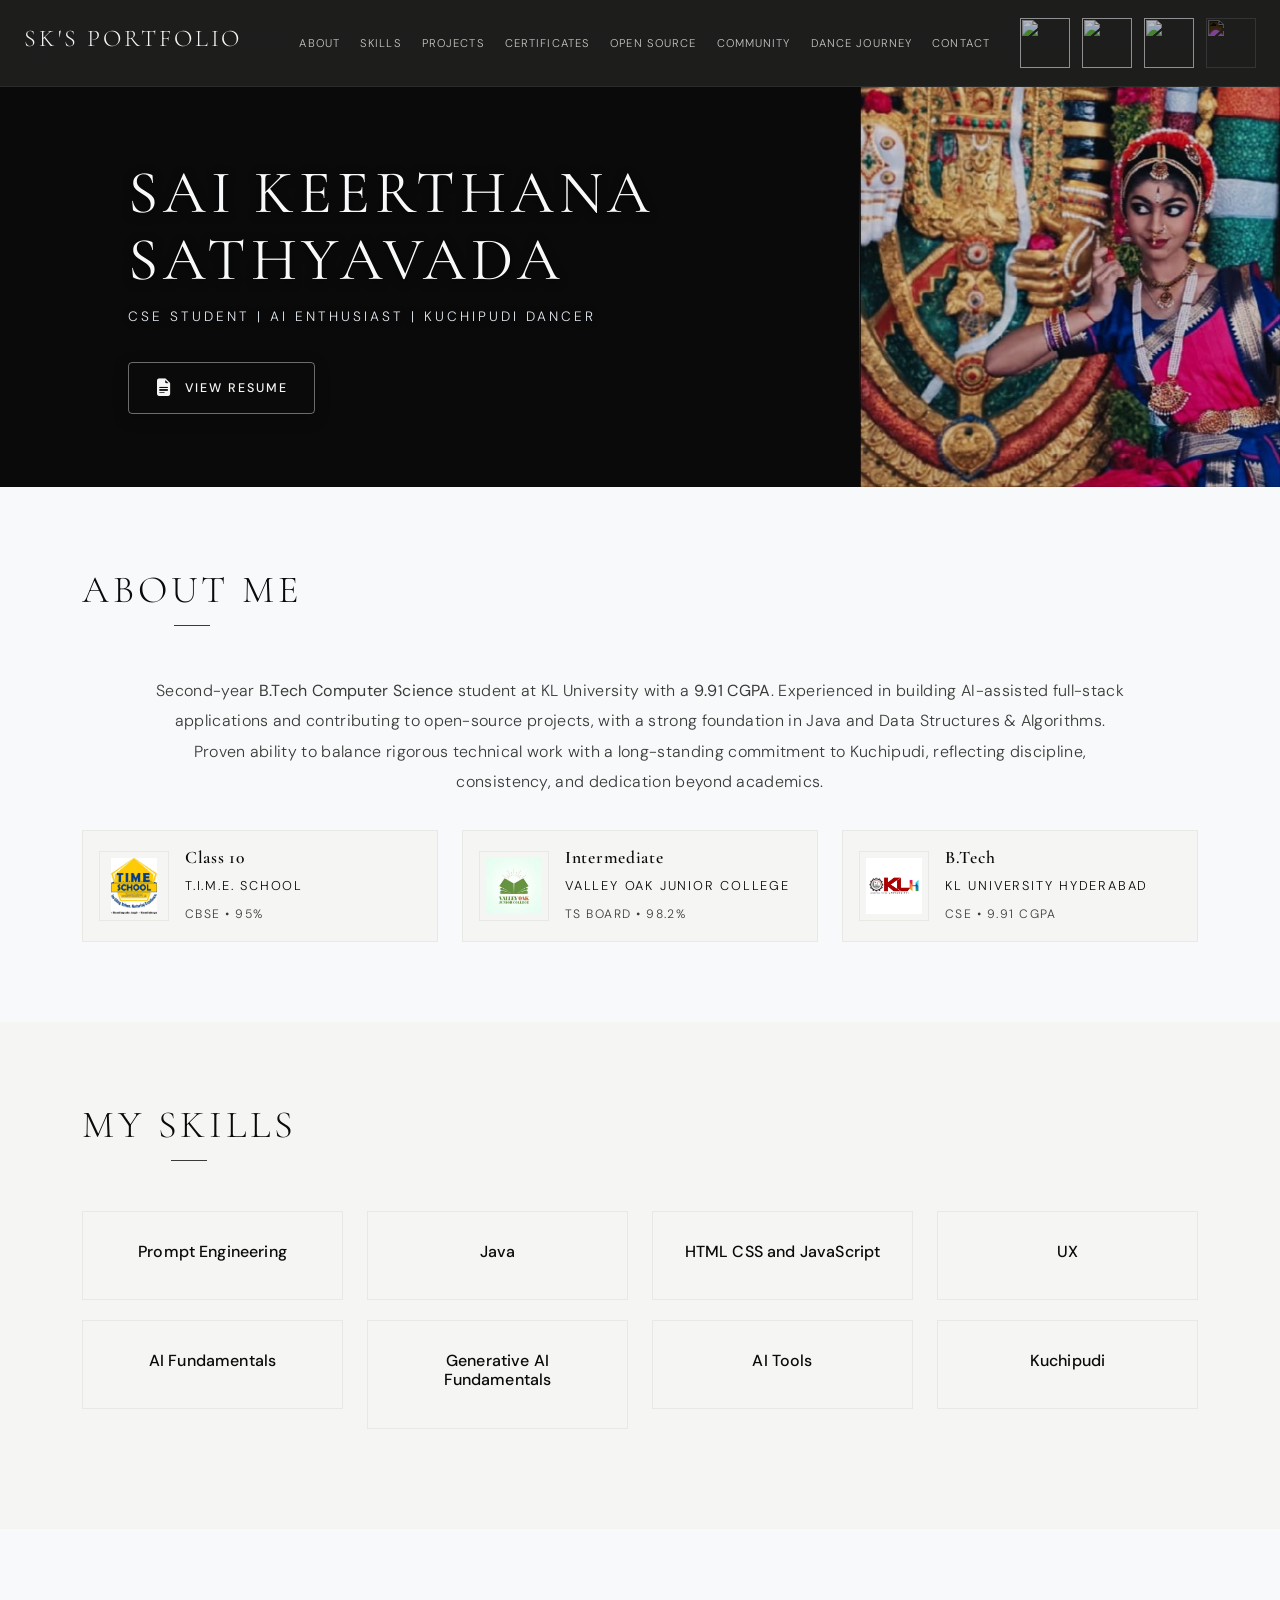
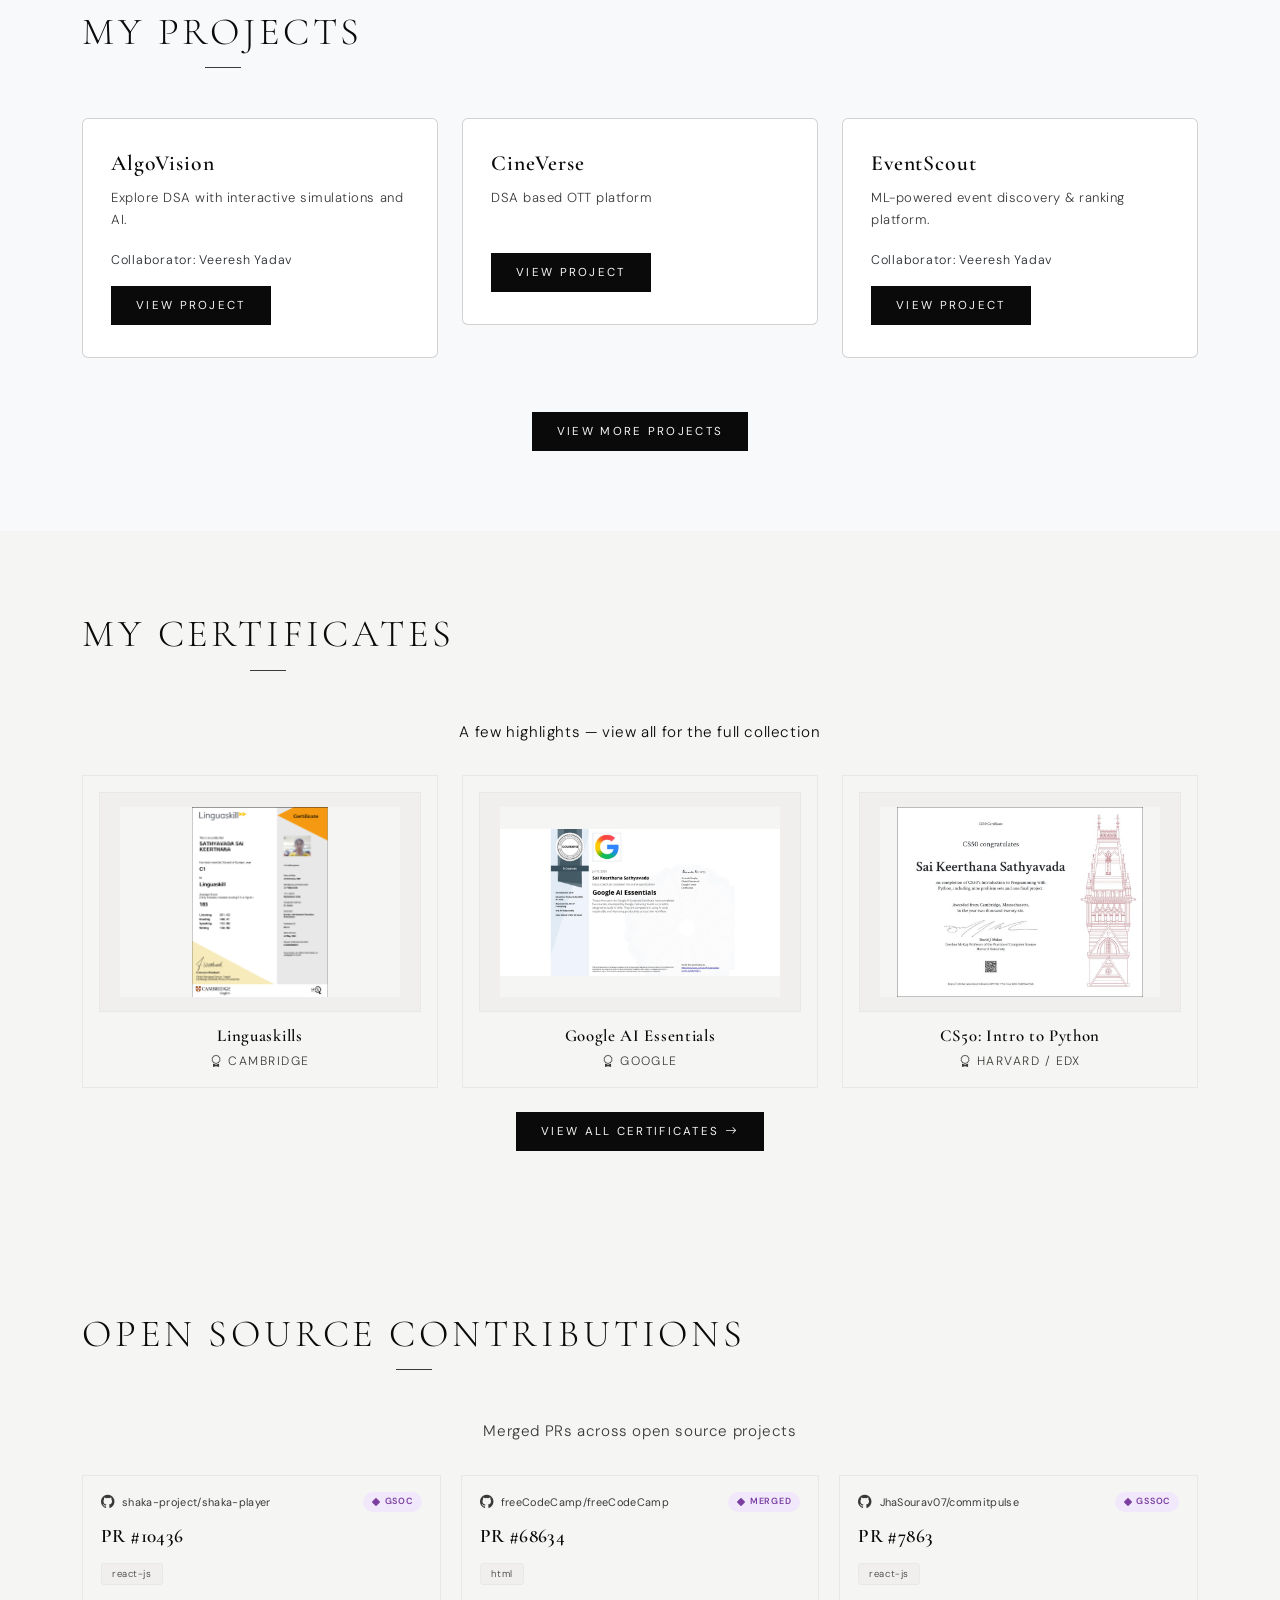
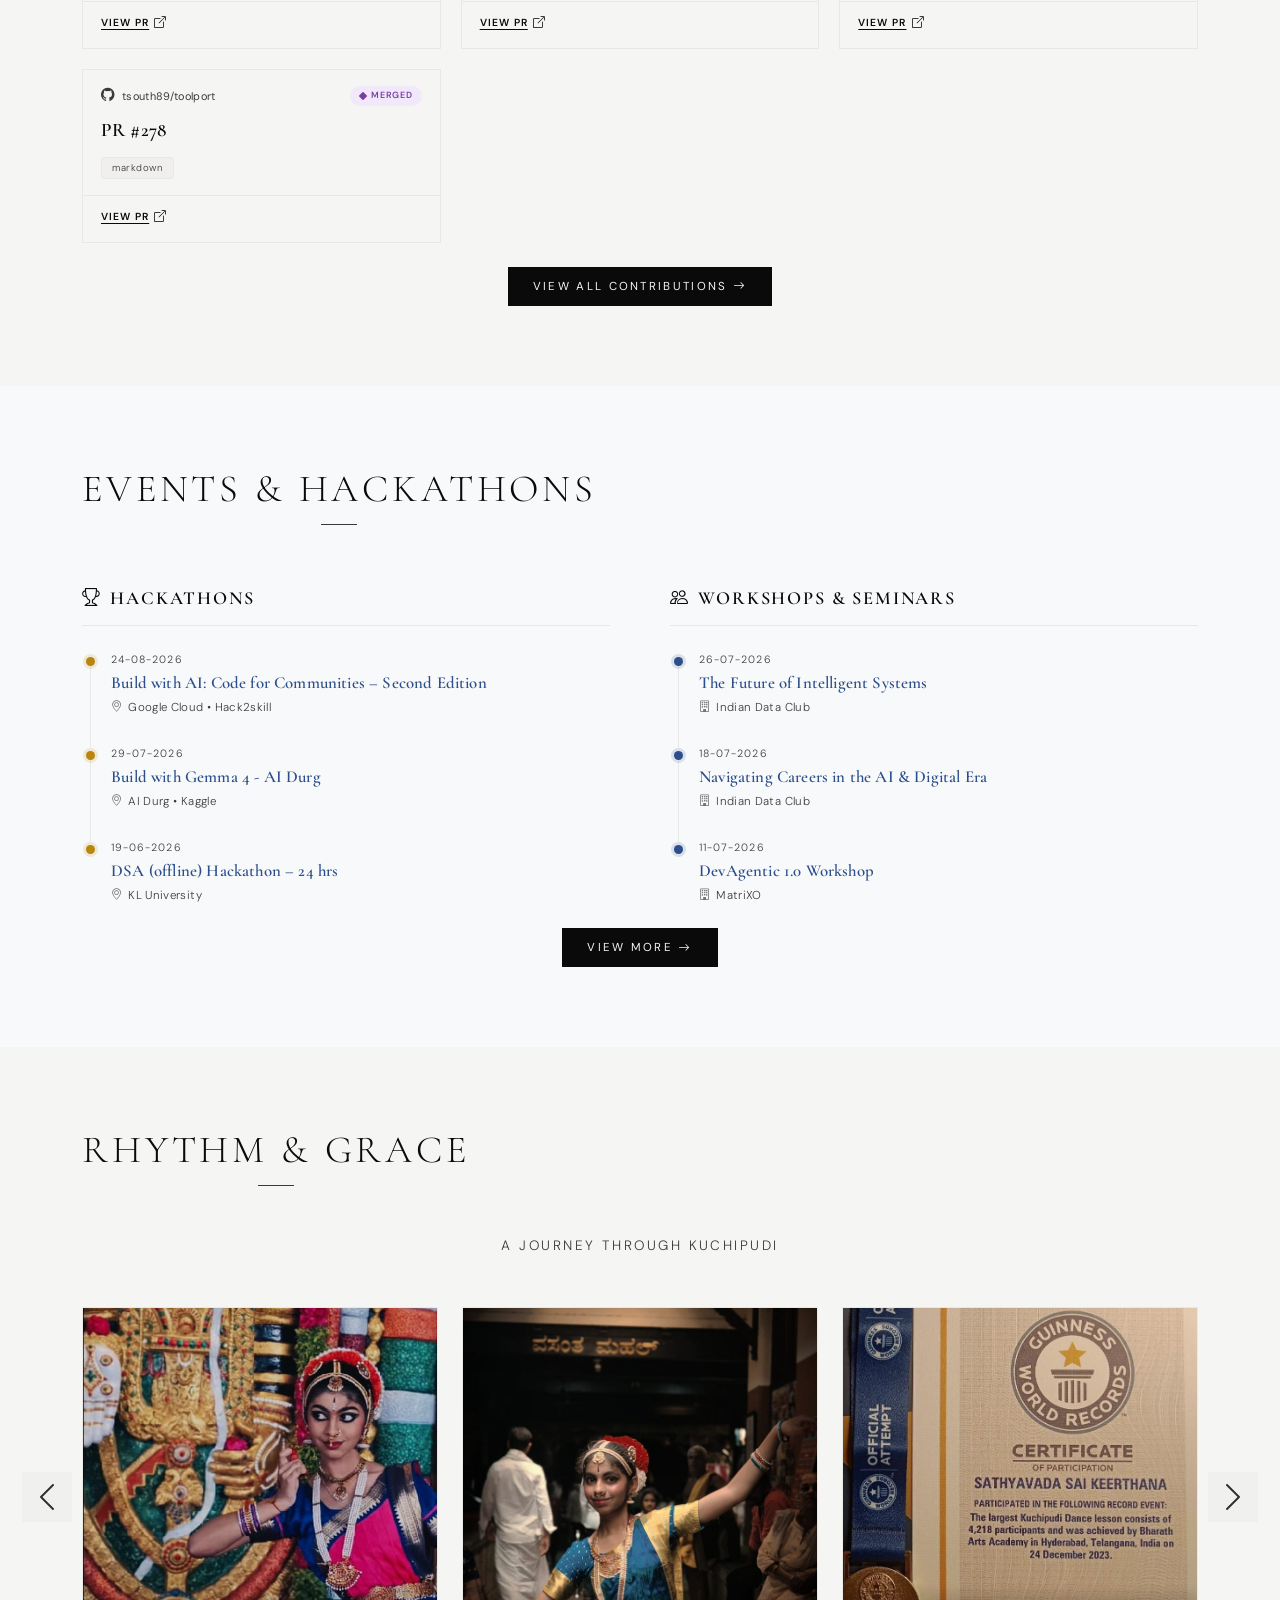
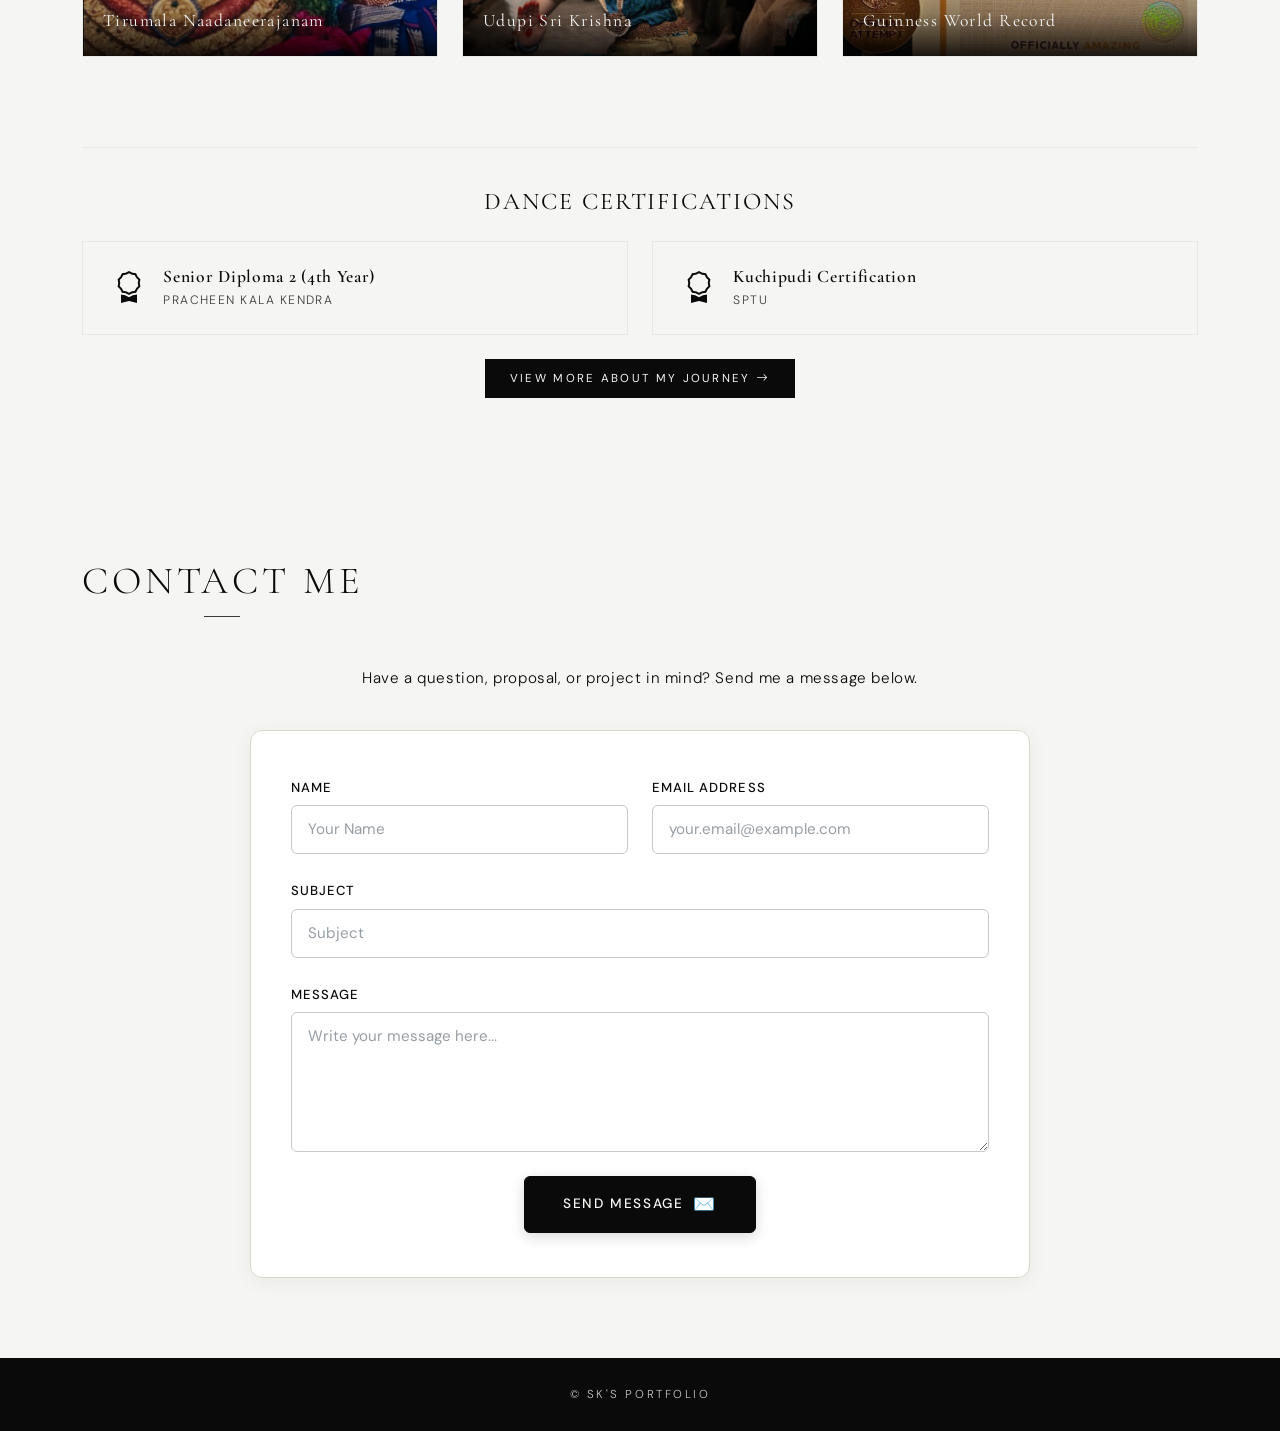
==== commit 700ad467: "Add EventScout project and update portfolio" ====
--- a/index.html
+++ b/index.html
@@ -196,13 +196,15 @@
                         </div>
                     </div>
                 </div>
-                <!-- Mero Pyaaro Braj Mandal -->
+                <!-- EventScout -->
                 <div class="col-md-4">
                     <div class="card project-card">
                         <div class="card-body">
-                            <h5 class="card-title">Mero Pyaaro Braj</h5>
-                            <p class="card-text">Explore Braj Dham</p><br>
-                            <a href="https://sk-sathyavada-008.github.io/Mero-Pyaaro-Braj/" target="_blank"
+                            <h5 class="card-title">EventScout</h5>
+                            <p class="card-text">ML-powered event discovery &amp; ranking platform.</p>
+                            <p class="mt-2" style="font-size:0.78rem; letter-spacing:0.06em;">Collaborator: Veeresh
+                                Yadav</p>
+                            <a href="https://eventscout-mobilefirst-git-main-sk-sathyavada.vercel.app/" target="_blank"
                                 class="btn btn-primary">View Project</a>
                         </div>
                     </div>
